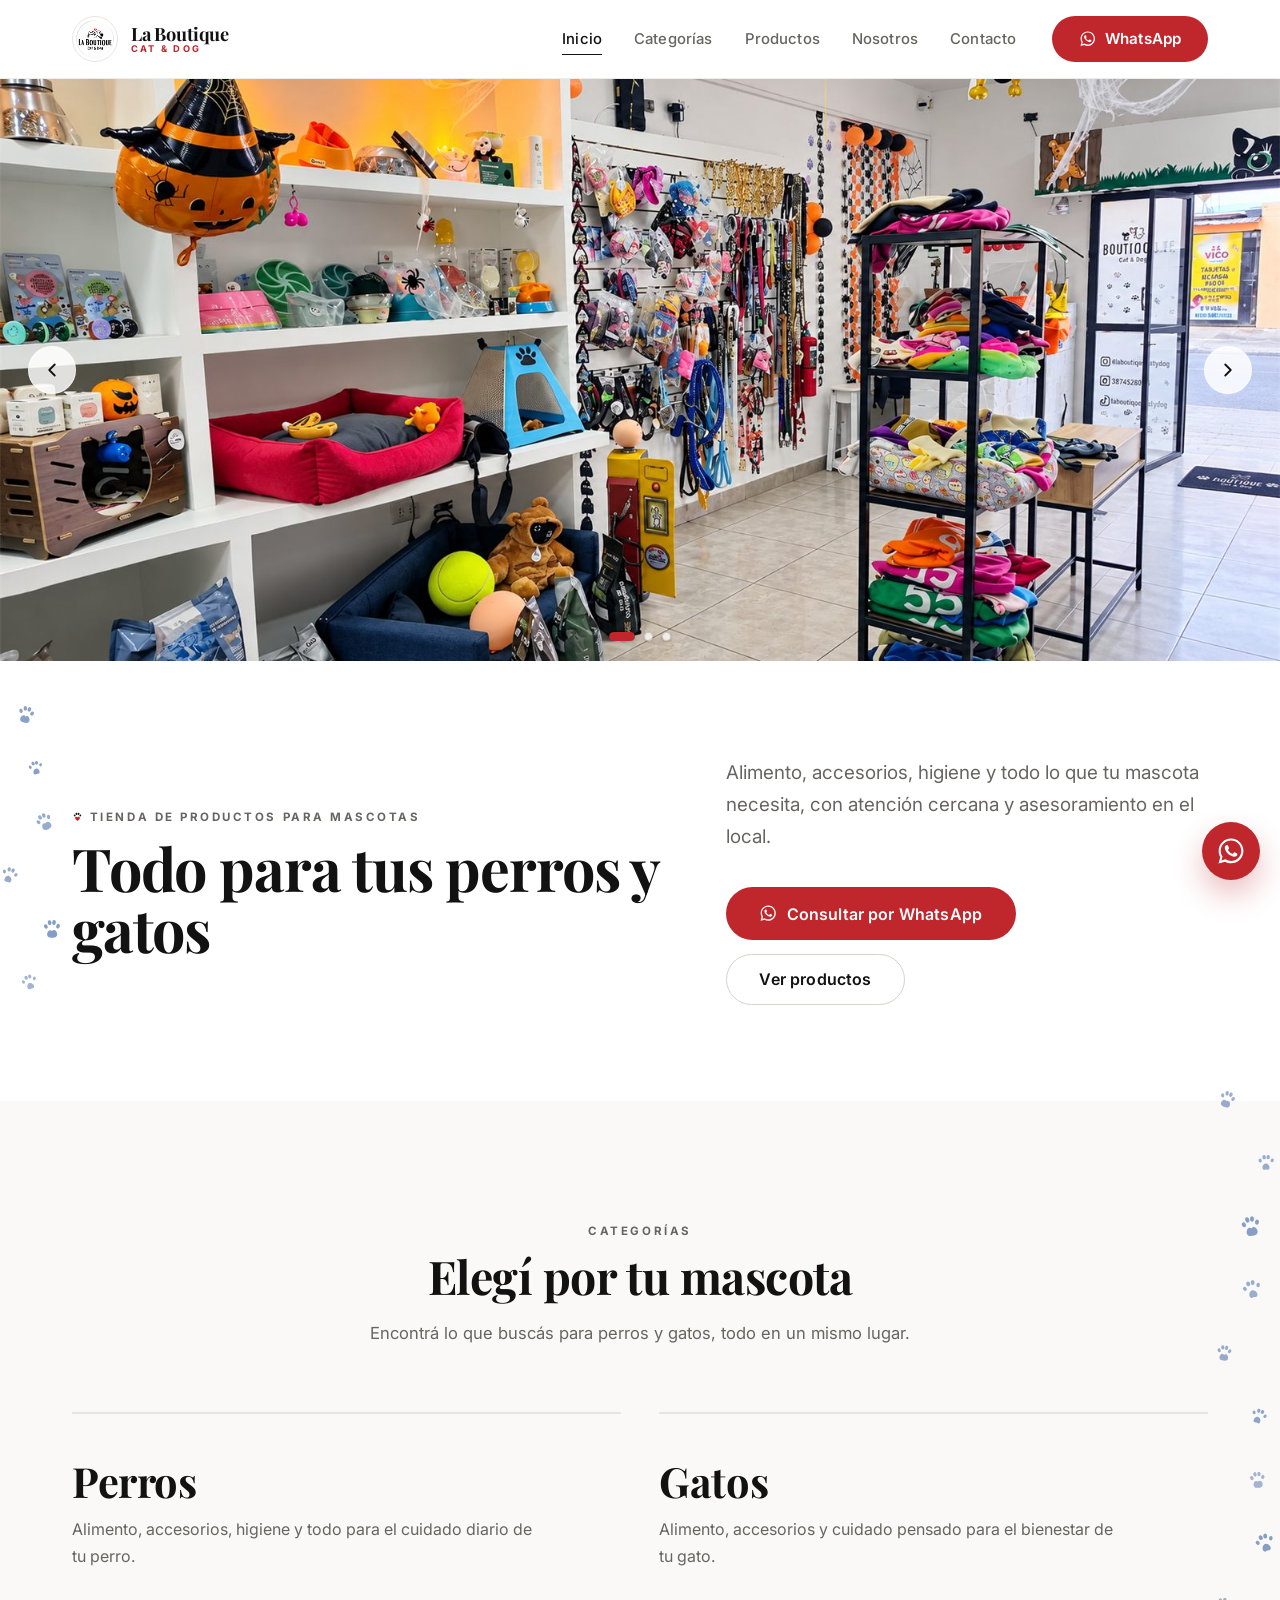
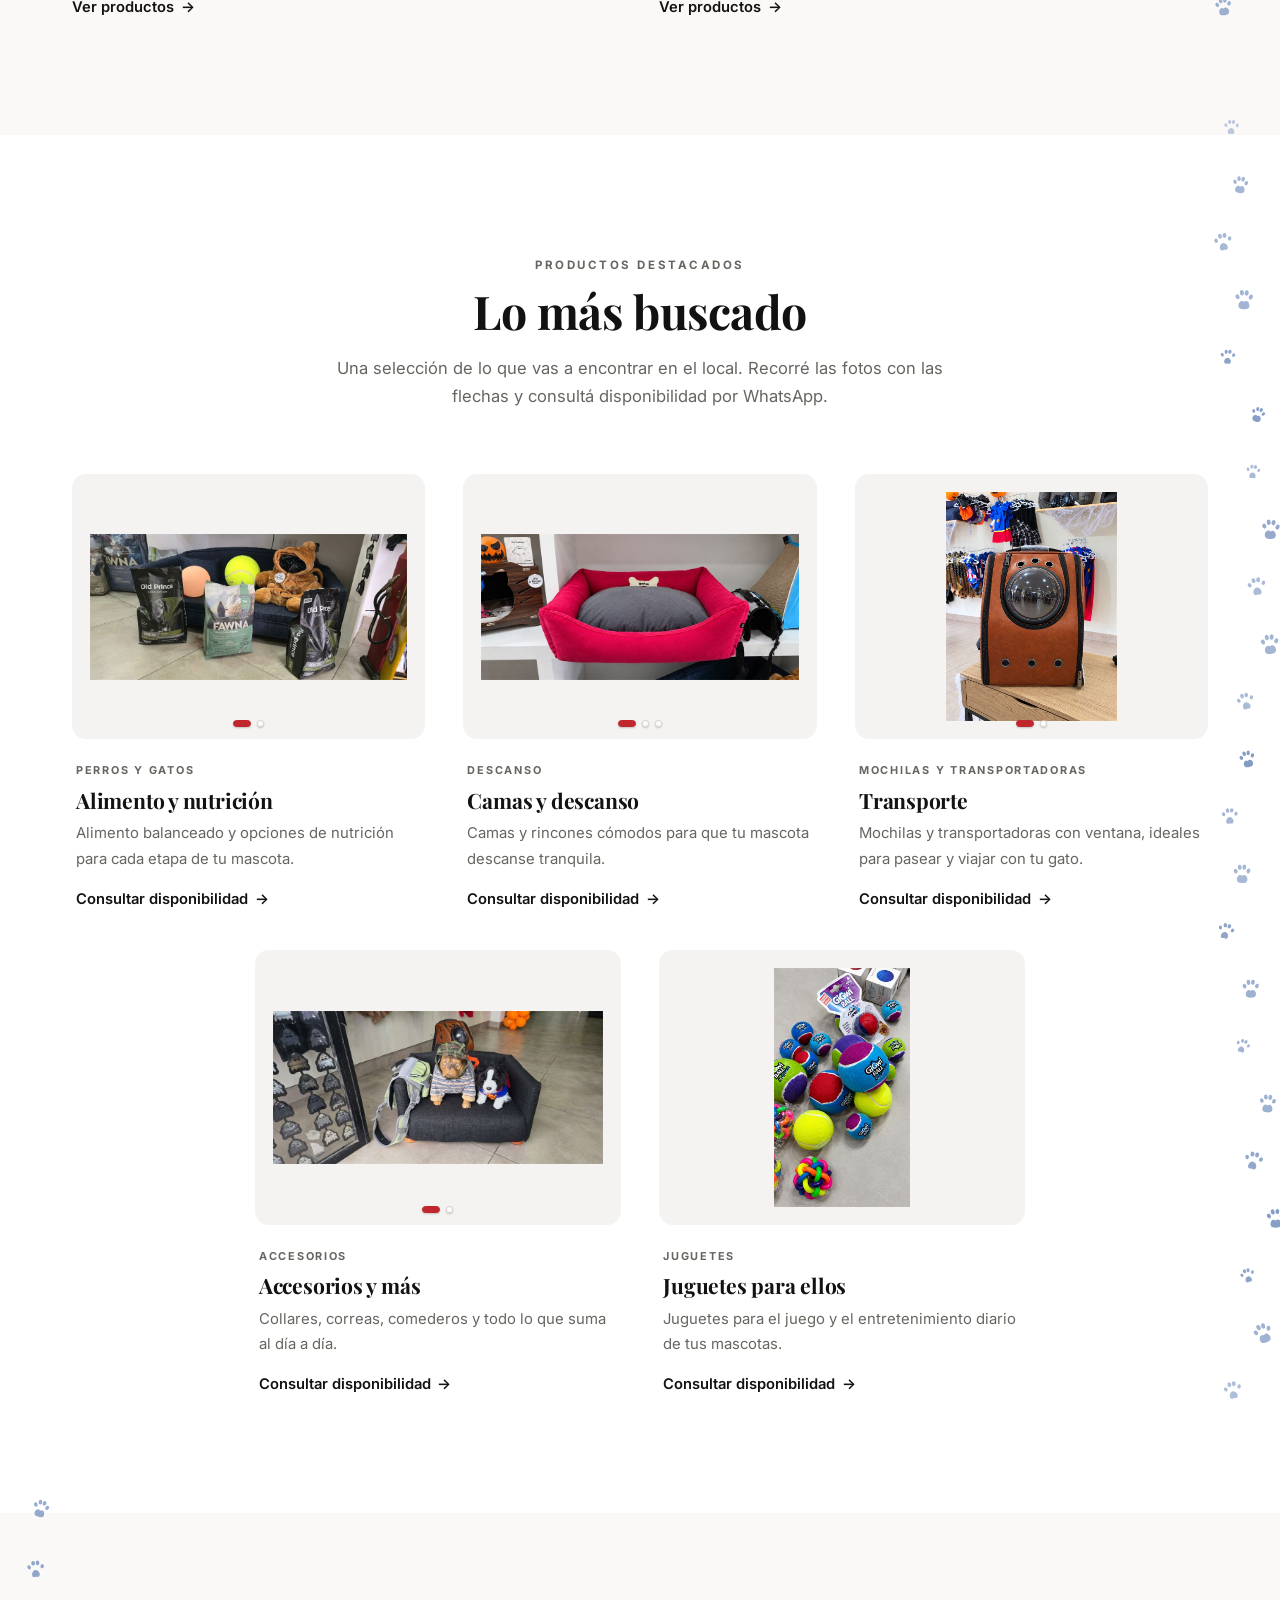
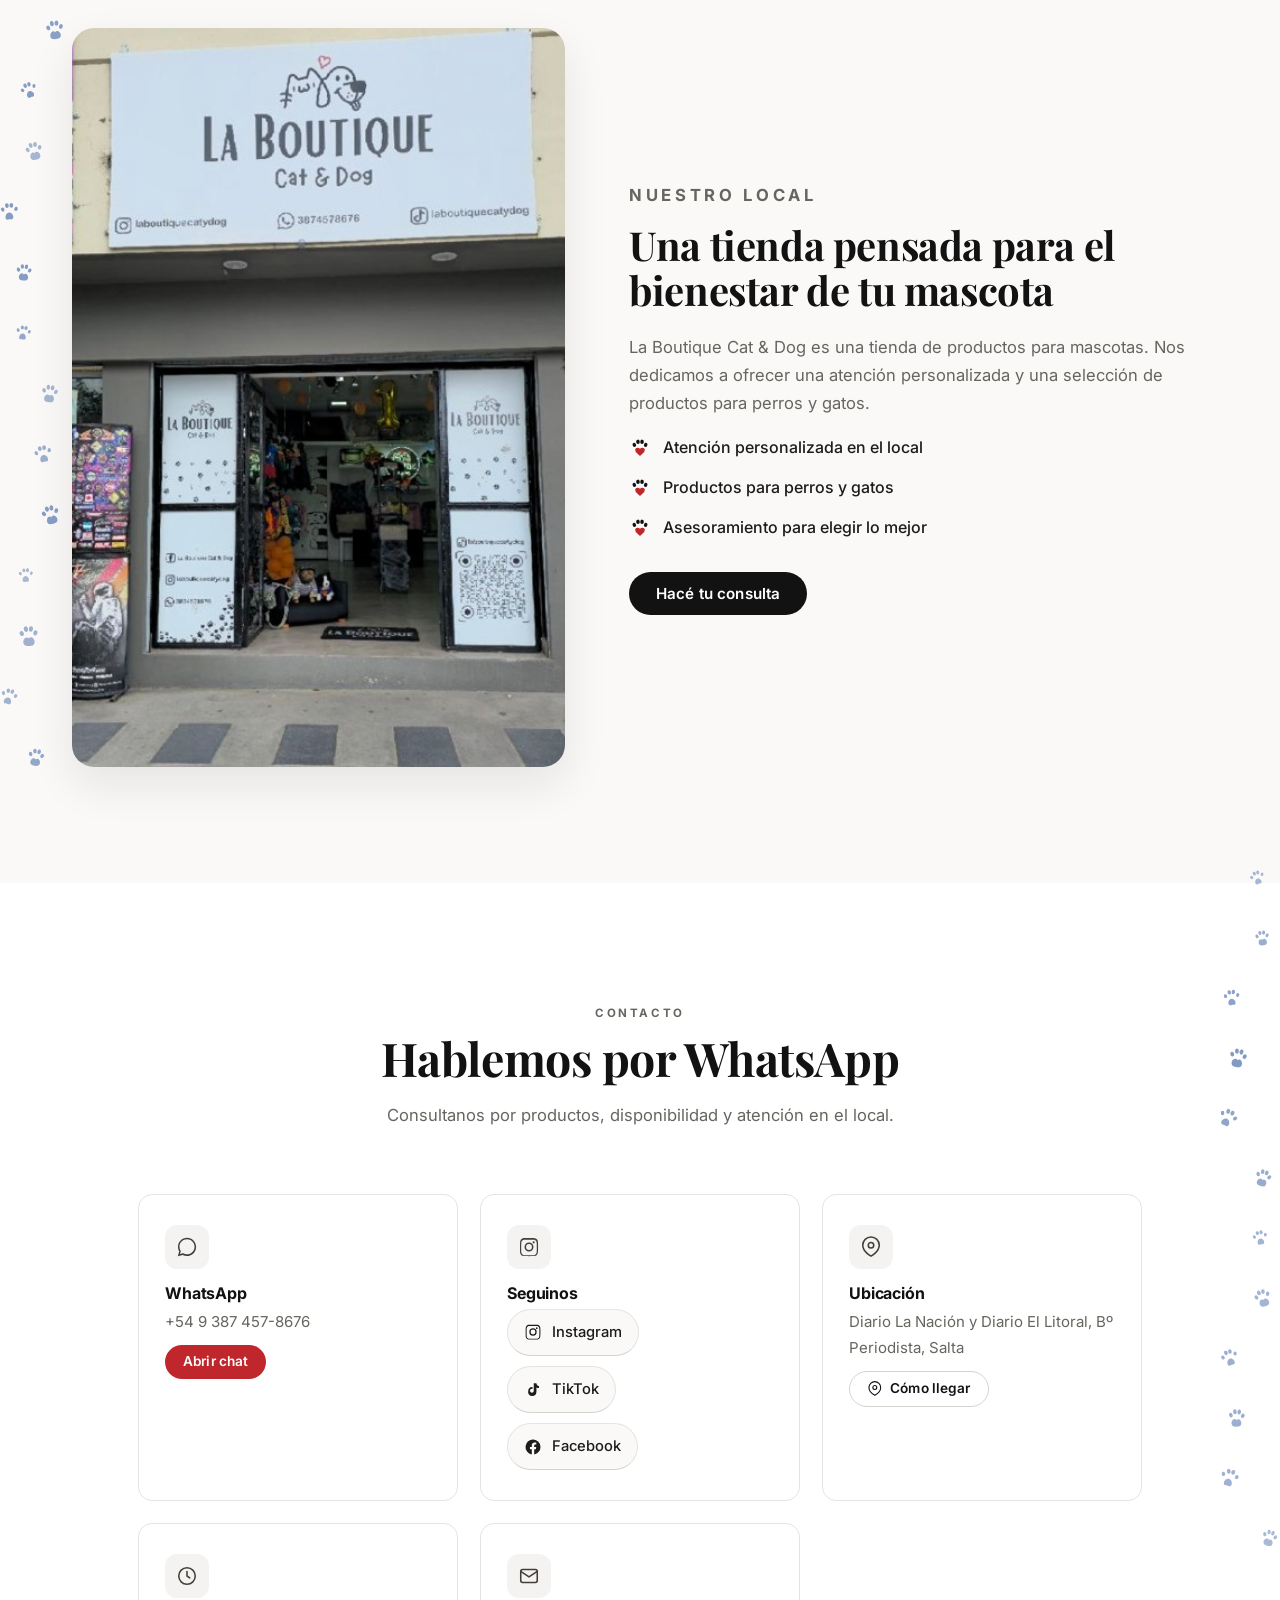
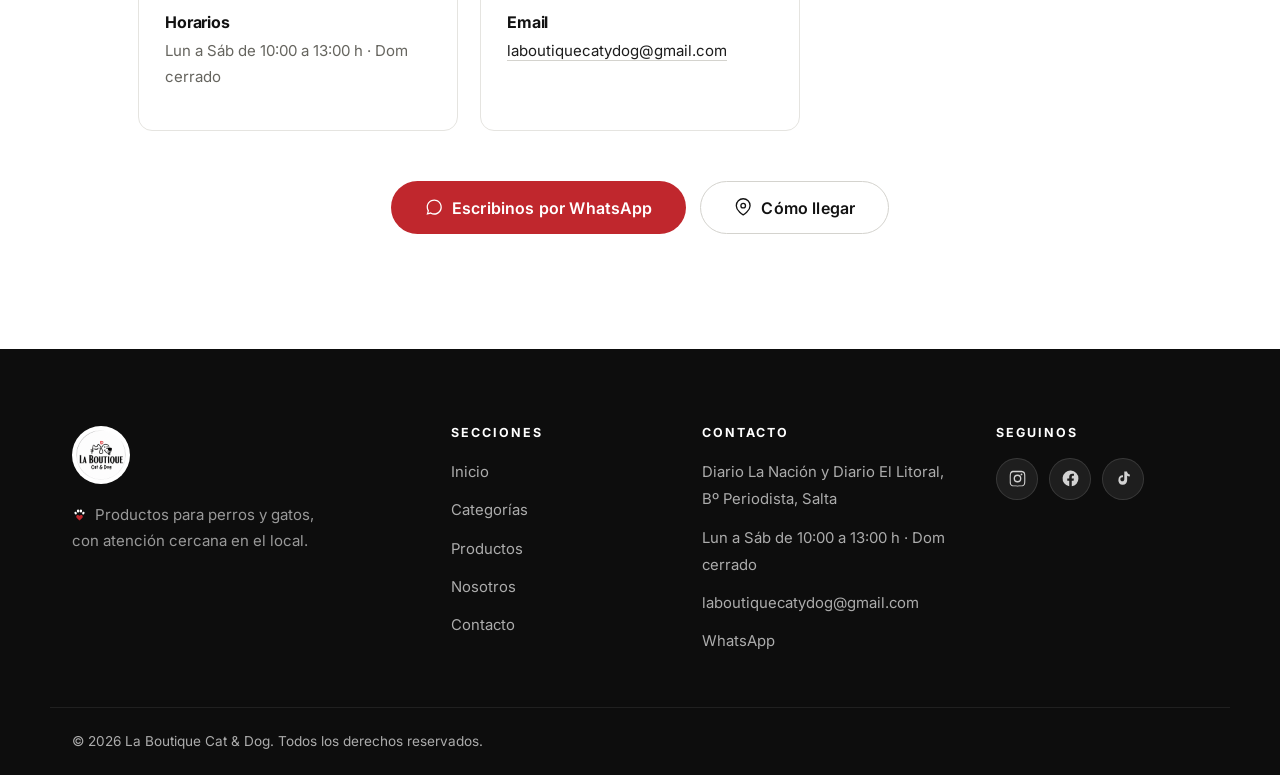
==== index.html @ fdfa8b78 "Landing page inicial de La Boutique Cat & Dog Sitio estatico (HTML + CSS + JS vanilla) de una sola p" ====
<!DOCTYPE html>
<html lang="es">
<head>
  <meta charset="UTF-8" />
  <meta name="viewport" content="width=device-width, initial-scale=1.0, viewport-fit=cover" />
  <script>document.documentElement.classList.add('js');</script>

  <title>La Boutique Cat &amp; Dog | Tienda de productos para mascotas</title>
  <meta name="description" content="La Boutique Cat & Dog: tienda de productos para perros y gatos. Alimento, accesorios, camas y transportadoras. Consultanos por WhatsApp y visitanos en el local." />
  <meta name="keywords" content="tienda de mascotas, productos para perros, productos para gatos, accesorios para mascotas, pet shop" />
  <meta name="author" content="La Boutique Cat &amp; Dog" />
  <meta name="robots" content="index, follow" />
  <meta name="theme-color" content="#111111" />
  <!-- Al publicar (GitHub Pages u otro dominio), descomentar y poner la URL real:
  <link rel="canonical" href="https://USUARIO.github.io/REPOSITORIO/" /> -->

  <!-- Open Graph / redes sociales -->
  <meta property="og:type" content="website" />
  <meta property="og:site_name" content="La Boutique Cat &amp; Dog" />
  <meta property="og:title" content="La Boutique Cat &amp; Dog | Tienda de productos para mascotas" />
  <meta property="og:description" content="Todo para perros y gatos: alimento, accesorios, camas y transportadoras. Consultanos por WhatsApp y visitanos en el local." />
  <meta property="og:image" content="assets/img/slide-1.jpg" />
  <!-- <meta property="og:url" content="https://USUARIO.github.io/REPOSITORIO/" /> -->
  <meta name="twitter:card" content="summary_large_image" />
  <meta name="twitter:title" content="La Boutique Cat &amp; Dog" />
  <meta name="twitter:description" content="Tienda de productos para perros y gatos." />
  <meta name="twitter:image" content="assets/img/slide-1.jpg" />

  <link rel="icon" type="image/svg+xml" href="assets/img/favicon.svg" />
  <link rel="apple-touch-icon" href="assets/img/apple-touch-icon.png" />
  <meta name="apple-mobile-web-app-title" content="La Boutique" />
  <link rel="preload" as="image" href="assets/img/slide-1.jpg" imagesrcset="assets/img/slide-1-900.jpg 900w, assets/img/slide-1.jpg 1600w" imagesizes="100vw" fetchpriority="high" />

  <!-- Tipografías -->
  <link rel="preconnect" href="https://fonts.googleapis.com" />
  <link rel="preconnect" href="https://fonts.gstatic.com" crossorigin />
  <link href="https://fonts.googleapis.com/css2?family=Playfair+Display:wght@600;700&family=Inter:wght@400;500;600;700&display=swap" rel="stylesheet" />

  <link rel="stylesheet" href="css/styles.css" />

  <!-- Datos estructurados (SEO local) -->
  <script type="application/ld+json">
  {
    "@context": "https://schema.org",
    "@type": "PetStore",
    "name": "La Boutique Cat & Dog",
    "description": "Tienda de productos para perros y gatos: alimento, accesorios, camas y transportadoras.",
    "image": "assets/img/slide-1.jpg",
    "telephone": "+5493874578676",
    "email": "laboutiquecatydog@gmail.com",
    "address": {
      "@type": "PostalAddress",
      "streetAddress": "Diario La Nación y Diario El Litoral, Bº Periodista",
      "addressLocality": "Salta",
      "addressRegion": "Salta",
      "postalCode": "A4400",
      "addressCountry": "AR"
    },
    "geo": {
      "@type": "GeoCoordinates",
      "latitude": -24.8445087,
      "longitude": -65.4390905
    },
    "hasMap": "https://www.google.com/maps/search/?api=1&query=-24.8445087,-65.4390905",
    "openingHoursSpecification": [
      {
        "@type": "OpeningHoursSpecification",
        "dayOfWeek": ["Monday", "Tuesday", "Wednesday", "Thursday", "Friday", "Saturday"],
        "opens": "10:00",
        "closes": "13:00"
      }
    ],
    "sameAs": [
      "https://www.instagram.com/laboutiquecatydog/",
      "https://www.tiktok.com/@laboutiquecatydog",
      "https://www.facebook.com/685608634637906"
    ]
  }
  </script>
</head>
<body>
  <a class="skip-link" href="#inicio">Saltar al contenido principal</a>

  <!-- ===================== HEADER ===================== -->
  <header class="site-header" id="site-header">
    <div class="container header-inner">
      <a class="brand" href="#inicio" aria-label="La Boutique Cat &amp; Dog — Inicio">
        <span class="brand-mark">
          <img class="brand-logo" src="assets/img/logo.png" alt="Logotipo de La Boutique Cat &amp; Dog" width="300" height="300" />
        </span>
        <span class="brand-name">La Boutique<em>Cat &amp; Dog</em></span>
      </a>

      <nav class="main-nav" id="main-nav" aria-label="Navegación principal">
        <ul class="nav-list">
          <li><a class="nav-link" href="#inicio">Inicio</a></li>
          <li><a class="nav-link" href="#categorias">Categorías</a></li>
          <li><a class="nav-link" href="#productos">Productos</a></li>
          <li><a class="nav-link" href="#nosotros">Nosotros</a></li>
          <li><a class="nav-link" href="#contacto">Contacto</a></li>
        </ul>
        <div class="nav-actions">
          <a class="btn btn-whatsapp nav-cta" data-wa-link data-wa-msg="Hola, quisiera consultar por sus productos para mascotas">
            <svg class="icon" viewBox="0 0 24 24" aria-hidden="true" focusable="false"><path fill="currentColor" d="M12.04 2c-5.46 0-9.9 4.44-9.9 9.9 0 1.75.46 3.45 1.32 4.95L2 22l5.3-1.39c1.45.79 3.08 1.21 4.74 1.21 5.46 0 9.9-4.44 9.9-9.9S17.5 2 12.04 2zm0 18.02c-1.48 0-2.93-.4-4.2-1.15l-.3-.18-3.14.82.84-3.06-.2-.32a8.2 8.2 0 0 1-1.26-4.36c0-4.54 3.7-8.23 8.24-8.23 4.54 0 8.23 3.69 8.23 8.23s-3.69 8.25-8.21 8.25zm4.52-6.16c-.25-.12-1.47-.72-1.69-.81-.23-.08-.39-.12-.56.13-.16.25-.64.8-.78.97-.14.16-.29.18-.54.06-.25-.12-1.05-.39-1.99-1.23-.74-.66-1.23-1.47-1.38-1.72-.14-.25-.02-.38.11-.51.11-.11.25-.29.37-.43.13-.14.17-.25.25-.41.08-.17.04-.31-.02-.43-.06-.12-.56-1.34-.76-1.84-.2-.48-.4-.42-.56-.43-.14 0-.31-.02-.47-.02s-.43.06-.66.31c-.22.25-.86.85-.86 2.07s.89 2.4 1.01 2.56c.12.17 1.75 2.67 4.23 3.74.59.26 1.05.41 1.41.52.59.19 1.13.16 1.56.1.48-.07 1.47-.6 1.68-1.18.21-.58.21-1.07.14-1.18-.06-.11-.22-.17-.47-.29z"/></svg>
            WhatsApp
          </a>
        </div>
      </nav>

      <button class="nav-toggle" id="nav-toggle" aria-expanded="false" aria-controls="main-nav" aria-label="Abrir menú de navegación">
        <span></span><span></span><span></span>
      </button>
    </div>
  </header>

  <div class="nav-overlay" id="nav-overlay" hidden></div>

  <main>
    <!-- ===================== INICIO / CARRUSEL ===================== -->
    <section class="hero" id="inicio">
      <div class="carousel" data-carousel aria-roledescription="carrusel" aria-label="Fotografías de La Boutique Cat &amp; Dog">
        <div class="carousel-viewport">
          <figure class="carousel-slide is-active" data-slide>
            <img src="assets/img/slide-1.jpg" srcset="assets/img/slide-1-900.jpg 900w, assets/img/slide-1.jpg 1600w" sizes="100vw" alt="Interior de La Boutique Cat &amp; Dog con productos para mascotas" width="1600" height="738" fetchpriority="high" decoding="async" />
          </figure>
          <figure class="carousel-slide" data-slide aria-hidden="true">
            <img src="assets/img/slide-2.jpg" srcset="assets/img/slide-2-900.jpg 900w, assets/img/slide-2.jpg 1600w" sizes="100vw" alt="Productos y accesorios para perros y gatos en La Boutique" width="1600" height="737" loading="lazy" decoding="async" />
          </figure>
          <figure class="carousel-slide" data-slide aria-hidden="true">
            <img src="assets/img/slide-3.jpg" srcset="assets/img/slide-3-900.jpg 900w, assets/img/slide-3.jpg 1527w" sizes="100vw" alt="Vitrina de La Boutique Cat &amp; Dog" width="1527" height="704" loading="lazy" decoding="async" />
          </figure>
        </div>
        <button class="carousel-btn carousel-prev" type="button" data-carousel-prev aria-label="Imagen anterior">
          <svg viewBox="0 0 24 24" aria-hidden="true"><path fill="none" stroke="currentColor" stroke-width="2" stroke-linecap="round" stroke-linejoin="round" d="M15 18l-6-6 6-6"/></svg>
        </button>
        <button class="carousel-btn carousel-next" type="button" data-carousel-next aria-label="Imagen siguiente">
          <svg viewBox="0 0 24 24" aria-hidden="true"><path fill="none" stroke="currentColor" stroke-width="2" stroke-linecap="round" stroke-linejoin="round" d="M9 6l6 6-6 6"/></svg>
        </button>
        <div class="carousel-dots" data-carousel-dots role="group" aria-label="Seleccionar imagen"></div>
      </div>
    </section>

    <!-- ===================== BIENVENIDA ===================== -->
    <section class="intro" aria-label="Bienvenida">
      <div class="container intro-grid">
        <div class="intro-heading" data-reveal>
          <p class="eyebrow">Tienda de productos para mascotas</p>
          <h1 class="intro-title">Todo para tus <span class="accent">perros</span> y <span class="accent">gatos</span></h1>
        </div>
        <div class="intro-body" data-reveal>
          <p class="intro-lead">
            Alimento, accesorios, higiene y todo lo que tu mascota necesita, con atención cercana
            y asesoramiento en el local.
          </p>
          <div class="intro-actions">
            <a class="btn btn-whatsapp btn-lg" data-wa-link data-wa-msg="Hola, quisiera consultar por sus productos para mascotas">
              <svg class="icon" viewBox="0 0 24 24" aria-hidden="true" focusable="false"><path fill="currentColor" d="M12.04 2c-5.46 0-9.9 4.44-9.9 9.9 0 1.75.46 3.45 1.32 4.95L2 22l5.3-1.39c1.45.79 3.08 1.21 4.74 1.21 5.46 0 9.9-4.44 9.9-9.9S17.5 2 12.04 2zm0 18.02c-1.48 0-2.93-.4-4.2-1.15l-.3-.18-3.14.82.84-3.06-.2-.32a8.2 8.2 0 0 1-1.26-4.36c0-4.54 3.7-8.23 8.24-8.23 4.54 0 8.23 3.69 8.23 8.23s-3.69 8.25-8.21 8.25zm4.52-6.16c-.25-.12-1.47-.72-1.69-.81-.23-.08-.39-.12-.56.13-.16.25-.64.8-.78.97-.14.16-.29.18-.54.06-.25-.12-1.05-.39-1.99-1.23-.74-.66-1.23-1.47-1.38-1.72-.14-.25-.02-.38.11-.51.11-.11.25-.29.37-.43.13-.14.17-.25.25-.41.08-.17.04-.31-.02-.43-.06-.12-.56-1.34-.76-1.84-.2-.48-.4-.42-.56-.43-.14 0-.31-.02-.47-.02s-.43.06-.66.31c-.22.25-.86.85-.86 2.07s.89 2.4 1.01 2.56c.12.17 1.75 2.67 4.23 3.74.59.26 1.05.41 1.41.52.59.19 1.13.16 1.56.1.48-.07 1.47-.6 1.68-1.18.21-.58.21-1.07.14-1.18-.06-.11-.22-.17-.47-.29z"/></svg>
              Consultar por WhatsApp
            </a>
            <a class="btn btn-outline btn-lg" href="#productos">Ver productos</a>
          </div>
        </div>
      </div>
    </section>

    <!-- ===================== CATEGORÍAS ===================== -->
    <section class="section section-alt" id="categorias">
      <div class="container">
        <header class="section-head" data-reveal>
          <p class="eyebrow">Categorías</p>
          <h2>Elegí por tu mascota</h2>
          <p class="section-intro">Encontrá lo que buscás para perros y gatos, todo en un mismo lugar.</p>
        </header>

        <div class="category-grid">
          <a class="category-card" href="#productos" data-reveal>
            <h3>Perros</h3>
            <p>Alimento, accesorios, higiene y todo para el cuidado diario de tu perro.</p>
            <span class="link-arrow">Ver productos <span aria-hidden="true">&rarr;</span></span>
          </a>
          <a class="category-card" href="#productos" data-reveal>
            <h3>Gatos</h3>
            <p>Alimento, accesorios y cuidado pensado para el bienestar de tu gato.</p>
            <span class="link-arrow">Ver productos <span aria-hidden="true">&rarr;</span></span>
          </a>
        </div>
      </div>
    </section>

    <!-- ===================== PRODUCTOS ===================== -->
    <section class="section" id="productos">
      <div class="container">
        <header class="section-head" data-reveal>
          <p class="eyebrow">Productos destacados</p>
          <h2>Lo más buscado</h2>
          <p class="section-intro">Una selección de lo que vas a encontrar en el local. Recorré las fotos con las flechas y consultá disponibilidad por WhatsApp.</p>
        </header>

        <div class="product-grid">
          <article class="product-card" data-reveal>
            <div class="product-carousel" data-carousel aria-roledescription="carrusel" aria-label="Fotos de Alimento y nutrición">
              <div class="pc-viewport">
                <img class="pc-slide is-active" data-slide src="assets/img/alimento-1.jpg" alt="Alimento y nutrición para perros y gatos" loading="lazy" decoding="async" />
                <img class="pc-slide" data-slide src="assets/img/alimento-2.jpg" alt="Bolsas de alimento balanceado para perros Fawna" loading="lazy" decoding="async" aria-hidden="true" />
              </div>
              <button class="pc-btn pc-prev" type="button" data-carousel-prev aria-label="Foto anterior">
                <svg viewBox="0 0 24 24" aria-hidden="true"><path fill="none" stroke="currentColor" stroke-width="2" stroke-linecap="round" stroke-linejoin="round" d="M15 18l-6-6 6-6"/></svg>
              </button>
              <button class="pc-btn pc-next" type="button" data-carousel-next aria-label="Foto siguiente">
                <svg viewBox="0 0 24 24" aria-hidden="true"><path fill="none" stroke="currentColor" stroke-width="2" stroke-linecap="round" stroke-linejoin="round" d="M9 6l6 6-6 6"/></svg>
              </button>
              <div class="pc-dots" data-carousel-dots role="group" aria-label="Seleccionar foto"></div>
            </div>
            <div class="product-body">
              <span class="product-tag">Perros y gatos</span>
              <h3>Alimento y nutrición</h3>
              <p>Alimento balanceado y opciones de nutrición para cada etapa de tu mascota.</p>
              <a class="link-arrow" data-wa-link data-wa-msg="Hola, quisiera consultar por alimento y nutrición para mascotas">Consultar disponibilidad <span aria-hidden="true">&rarr;</span></a>
            </div>
          </article>

          <article class="product-card" data-reveal>
            <div class="product-carousel" data-carousel aria-roledescription="carrusel" aria-label="Fotos de Camas y descanso">
              <div class="pc-viewport">
                <img class="pc-slide is-active" data-slide src="assets/img/camas-1.jpg" alt="Cama fucsia para mascotas" loading="lazy" decoding="async" />
                <img class="pc-slide" data-slide src="assets/img/camas-2.jpg" alt="Cama para mascotas" loading="lazy" decoding="async" aria-hidden="true" />
                <img class="pc-slide" data-slide src="assets/img/camas-3.jpg" alt="Cama y rincón de descanso para mascotas" loading="lazy" decoding="async" aria-hidden="true" />
              </div>
              <button class="pc-btn pc-prev" type="button" data-carousel-prev aria-label="Foto anterior">
                <svg viewBox="0 0 24 24" aria-hidden="true"><path fill="none" stroke="currentColor" stroke-width="2" stroke-linecap="round" stroke-linejoin="round" d="M15 18l-6-6 6-6"/></svg>
              </button>
              <button class="pc-btn pc-next" type="button" data-carousel-next aria-label="Foto siguiente">
                <svg viewBox="0 0 24 24" aria-hidden="true"><path fill="none" stroke="currentColor" stroke-width="2" stroke-linecap="round" stroke-linejoin="round" d="M9 6l6 6-6 6"/></svg>
              </button>
              <div class="pc-dots" data-carousel-dots role="group" aria-label="Seleccionar foto"></div>
            </div>
            <div class="product-body">
              <span class="product-tag">Descanso</span>
              <h3>Camas y descanso</h3>
              <p>Camas y rincones cómodos para que tu mascota descanse tranquila.</p>
              <a class="link-arrow" data-wa-link data-wa-msg="Hola, quisiera consultar por camas y descanso para mascotas">Consultar disponibilidad <span aria-hidden="true">&rarr;</span></a>
            </div>
          </article>

          <article class="product-card" data-reveal>
            <div class="product-carousel" data-carousel aria-roledescription="carrusel" aria-label="Fotos de Transporte">
              <div class="pc-viewport">
                <img class="pc-slide is-active" data-slide src="assets/img/transporte-1.jpg" alt="Mochila transportadora para gatos con ventana burbuja" loading="lazy" decoding="async" />
                <img class="pc-slide" data-slide src="assets/img/transporte-2.jpg" alt="Mochila transportadora con ventana burbuja, vista lateral" loading="lazy" decoding="async" aria-hidden="true" />
              </div>
              <button class="pc-btn pc-prev" type="button" data-carousel-prev aria-label="Foto anterior">
                <svg viewBox="0 0 24 24" aria-hidden="true"><path fill="none" stroke="currentColor" stroke-width="2" stroke-linecap="round" stroke-linejoin="round" d="M15 18l-6-6 6-6"/></svg>
              </button>
              <button class="pc-btn pc-next" type="button" data-carousel-next aria-label="Foto siguiente">
                <svg viewBox="0 0 24 24" aria-hidden="true"><path fill="none" stroke="currentColor" stroke-width="2" stroke-linecap="round" stroke-linejoin="round" d="M9 6l6 6-6 6"/></svg>
              </button>
              <div class="pc-dots" data-carousel-dots role="group" aria-label="Seleccionar foto"></div>
            </div>
            <div class="product-body">
              <span class="product-tag">Mochilas y transportadoras</span>
              <h3>Transporte</h3>
              <p>Mochilas y transportadoras con ventana, ideales para pasear y viajar con tu gato.</p>
              <a class="link-arrow" data-wa-link data-wa-msg="Hola, quisiera consultar por mochilas transportadoras para mascotas">Consultar disponibilidad <span aria-hidden="true">&rarr;</span></a>
            </div>
          </article>

          <article class="product-card" data-reveal>
            <div class="product-carousel" data-carousel aria-roledescription="carrusel" aria-label="Fotos de Accesorios y más">
              <div class="pc-viewport">
                <img class="pc-slide is-active" data-slide src="assets/img/accesorios-1.jpg" alt="Accesorios y productos para mascotas" loading="lazy" decoding="async" />
                <img class="pc-slide" data-slide src="assets/img/accesorios-2.jpg" alt="Accesorios para mascotas" loading="lazy" decoding="async" aria-hidden="true" />
              </div>
              <button class="pc-btn pc-prev" type="button" data-carousel-prev aria-label="Foto anterior">
                <svg viewBox="0 0 24 24" aria-hidden="true"><path fill="none" stroke="currentColor" stroke-width="2" stroke-linecap="round" stroke-linejoin="round" d="M15 18l-6-6 6-6"/></svg>
              </button>
              <button class="pc-btn pc-next" type="button" data-carousel-next aria-label="Foto siguiente">
                <svg viewBox="0 0 24 24" aria-hidden="true"><path fill="none" stroke="currentColor" stroke-width="2" stroke-linecap="round" stroke-linejoin="round" d="M9 6l6 6-6 6"/></svg>
              </button>
              <div class="pc-dots" data-carousel-dots role="group" aria-label="Seleccionar foto"></div>
            </div>
            <div class="product-body">
              <span class="product-tag">Accesorios</span>
              <h3>Accesorios y más</h3>
              <p>Collares, correas, comederos y todo lo que suma al día a día.</p>
              <a class="link-arrow" data-wa-link data-wa-msg="Hola, quisiera consultar por accesorios para mascotas">Consultar disponibilidad <span aria-hidden="true">&rarr;</span></a>
            </div>
          </article>

          <article class="product-card" data-reveal>
            <div class="product-carousel" data-carousel aria-roledescription="carrusel" aria-label="Foto de Juguetes para ellos">
              <div class="pc-viewport">
                <img class="pc-slide is-active" data-slide src="assets/img/juguetes-1.jpg" alt="Juguetes GiGwi para perros" loading="lazy" decoding="async" />
              </div>
              <button class="pc-btn pc-prev" type="button" data-carousel-prev aria-label="Foto anterior" hidden>
                <svg viewBox="0 0 24 24" aria-hidden="true"><path fill="none" stroke="currentColor" stroke-width="2" stroke-linecap="round" stroke-linejoin="round" d="M15 18l-6-6 6-6"/></svg>
              </button>
              <button class="pc-btn pc-next" type="button" data-carousel-next aria-label="Foto siguiente" hidden>
                <svg viewBox="0 0 24 24" aria-hidden="true"><path fill="none" stroke="currentColor" stroke-width="2" stroke-linecap="round" stroke-linejoin="round" d="M9 6l6 6-6 6"/></svg>
              </button>
              <div class="pc-dots" data-carousel-dots role="group" aria-label="Seleccionar foto"></div>
            </div>
            <div class="product-body">
              <span class="product-tag">Juguetes</span>
              <h3>Juguetes para ellos</h3>
              <p>Juguetes para el juego y el entretenimiento diario de tus mascotas.</p>
              <a class="link-arrow" data-wa-link data-wa-msg="Hola, quisiera consultar por juguetes para mascotas">Consultar disponibilidad <span aria-hidden="true">&rarr;</span></a>
            </div>
          </article>
        </div>
      </div>
    </section>

    <!-- ===================== NOSOTROS / NUESTRO LOCAL ===================== -->
    <section class="section section-alt" id="nosotros">
      <div class="container about-grid">
        <div class="about-media" data-reveal>
          <img src="assets/img/local.jpg" alt="Fachada de La Boutique Cat &amp; Dog" loading="lazy" width="449" height="660" decoding="async" />
        </div>
        <div class="about-content" data-reveal>
          <p class="eyebrow">Nuestro local</p>
          <h2>Una tienda pensada para el bienestar de tu mascota</h2>
          <p>
            La Boutique Cat &amp; Dog es una tienda de productos para mascotas. Nos dedicamos a
            ofrecer una atención personalizada y una selección de productos para perros y gatos.
          </p>
          <ul class="about-list">
            <li>Atención personalizada en el local</li>
            <li>Productos para perros y gatos</li>
            <li>Asesoramiento para elegir lo mejor</li>
          </ul>
          <a class="btn btn-dark" data-wa-link data-wa-msg="Hola, quisiera consultar por sus productos para mascotas">
            Hacé tu consulta
          </a>
        </div>
      </div>
    </section>

    <!-- ===================== CONTACTO ===================== -->
    <!-- Las tarjetas sin datos confirmados se ocultan solas (ver js/config.js) -->
    <section class="section" id="contacto">
      <div class="container">
        <header class="section-head" data-reveal>
          <p class="eyebrow">Contacto</p>
          <h2>Hablemos por WhatsApp</h2>
          <p class="section-intro">Consultanos por productos, disponibilidad y atención en el local.</p>
        </header>

        <div class="info-grid">
          <div class="info-card" data-reveal>
            <span class="info-icon" aria-hidden="true">
              <svg viewBox="0 0 24 24" aria-hidden="true"><path fill="currentColor" d="M12.04 2c-5.46 0-9.9 4.44-9.9 9.9 0 1.75.46 3.45 1.32 4.95L2 22l5.3-1.39c1.45.79 3.08 1.21 4.74 1.21 5.46 0 9.9-4.44 9.9-9.9S17.5 2 12.04 2zm0 18.02c-1.48 0-2.93-.4-4.2-1.15l-.3-.18-3.14.82.84-3.06-.2-.32a8.2 8.2 0 0 1-1.26-4.36c0-4.54 3.7-8.23 8.24-8.23 4.54 0 8.23 3.69 8.23 8.23s-3.69 8.25-8.21 8.25z"/></svg>
            </span>
            <h3>WhatsApp</h3>
            <p data-config="whatsappDisplay">+54 9 387 457-8676</p>
            <a class="btn btn-whatsapp btn-sm" data-wa-link data-wa-msg="Hola, quisiera consultar por sus productos para mascotas">Abrir chat</a>
          </div>

          <div class="info-card" data-reveal>
            <span class="info-icon" aria-hidden="true">
              <svg viewBox="0 0 24 24" aria-hidden="true"><path fill="currentColor" d="M12 2.2c3.2 0 3.6 0 4.9.1 1.2.1 1.8.2 2.2.4.6.2 1 .5 1.4.9.4.4.7.8.9 1.4.2.4.4 1 .4 2.2.1 1.3.1 1.7.1 4.9s0 3.6-.1 4.9c-.1 1.2-.2 1.8-.4 2.2-.2.6-.5 1-.9 1.4-.4.4-.8.7-1.4.9-.4.2-1 .4-2.2.4-1.3.1-1.7.1-4.9.1s-3.6 0-4.9-.1c-1.2-.1-1.8-.2-2.2-.4-.6-.2-1-.5-1.4-.9-.4-.4-.7-.8-.9-1.4-.2-.4-.4-1-.4-2.2C2.2 15.6 2.2 15.2 2.2 12s0-3.6.1-4.9c.1-1.2.2-1.8.4-2.2.2-.6.5-1 .9-1.4.4-.4.8-.7 1.4-.9.4-.2 1-.4 2.2-.4C8.4 2.2 8.8 2.2 12 2.2zm0 1.8c-3.1 0-3.5 0-4.7.1-.9 0-1.4.2-1.7.3-.4.2-.7.4-1 .7-.3.3-.5.6-.7 1-.1.3-.3.8-.3 1.7-.1 1.2-.1 1.6-.1 4.7s0 3.5.1 4.7c0 .9.2 1.4.3 1.7.2.4.4.7.7 1 .3.3.6.5 1 .7.3.1.8.3 1.7.3 1.2.1 1.6.1 4.7.1s3.5 0 4.7-.1c.9 0 1.4-.2 1.7-.3.4-.2.7-.4 1-.7.3-.3.5-.6.7-1 .1-.3.3-.8.3-1.7.1-1.2.1-1.6.1-4.7s0-3.5-.1-4.7c0-.9-.2-1.4-.3-1.7-.2-.4-.4-.7-.7-1-.3-.3-.6-.5-1-.7-.3-.1-.8-.3-1.7-.3-1.2-.1-1.6-.1-4.7-.1zm0 3.1a4.9 4.9 0 1 1 0 9.8 4.9 4.9 0 0 1 0-9.8zm0 8.1a3.2 3.2 0 1 0 0-6.4 3.2 3.2 0 0 0 0 6.4zm6.2-8.3a1.1 1.1 0 1 1-2.3 0 1.1 1.1 0 0 1 2.3 0z"/></svg>
            </span>
            <h3>Seguinos</h3>
            <ul class="social-buttons">
              <li data-if="instagram">
                <a data-config="instagram" href="#" target="_blank" rel="noopener">
                  <svg viewBox="0 0 24 24" aria-hidden="true"><path fill="currentColor" d="M12 2.2c3.2 0 3.6 0 4.9.1 1.2.1 1.8.2 2.2.4.6.2 1 .5 1.4.9.4.4.7.8.9 1.4.2.4.4 1 .4 2.2.1 1.3.1 1.7.1 4.9s0 3.6-.1 4.9c-.1 1.2-.2 1.8-.4 2.2-.2.6-.5 1-.9 1.4-.4.4-.8.7-1.4.9-.4.2-1 .4-2.2.4-1.3.1-1.7.1-4.9.1s-3.6 0-4.9-.1c-1.2-.1-1.8-.2-2.2-.4-.6-.2-1-.5-1.4-.9-.4-.4-.7-.8-.9-1.4-.2-.4-.4-1-.4-2.2C2.2 15.6 2.2 15.2 2.2 12s0-3.6.1-4.9c.1-1.2.2-1.8.4-2.2.2-.6.5-1 .9-1.4.4-.4.8-.7 1.4-.9.4-.2 1-.4 2.2-.4C8.4 2.2 8.8 2.2 12 2.2zm0 1.8c-3.1 0-3.5 0-4.7.1-.9 0-1.4.2-1.7.3-.4.2-.7.4-1 .7-.3.3-.5.6-.7 1-.1.3-.3.8-.3 1.7-.1 1.2-.1 1.6-.1 4.7s0 3.5.1 4.7c0 .9.2 1.4.3 1.7.2.4.4.7.7 1 .3.3.6.5 1 .7.3.1.8.3 1.7.3 1.2.1 1.6.1 4.7.1s3.5 0 4.7-.1c.9 0 1.4-.2 1.7-.3.4-.2.7-.4 1-.7.3-.3.5-.6.7-1 .1-.3.3-.8.3-1.7.1-1.2.1-1.6.1-4.7s0-3.5-.1-4.7c0-.9-.2-1.4-.3-1.7-.2-.4-.4-.7-.7-1-.3-.3-.6-.5-1-.7-.3-.1-.8-.3-1.7-.3-1.2-.1-1.6-.1-4.7-.1zm0 3.1a4.9 4.9 0 1 1 0 9.8 4.9 4.9 0 0 1 0-9.8zm0 8.1a3.2 3.2 0 1 0 0-6.4 3.2 3.2 0 0 0 0 6.4zm6.2-8.3a1.1 1.1 0 1 1-2.3 0 1.1 1.1 0 0 1 2.3 0z"/></svg>
                  <span>Instagram</span>
                </a>
              </li>
              <li data-if="tiktok">
                <a data-config="tiktok" href="#" target="_blank" rel="noopener">
                  <svg viewBox="0 0 24 24" aria-hidden="true"><path fill="currentColor" d="M16.5 3c.3 2.1 1.5 3.6 3.5 3.9v2.4c-1.2.1-2.3-.2-3.4-.8v5.7c0 3.4-2.3 5.8-5.4 5.8A5.4 5.4 0 0 1 5.7 13c0-3 2.4-5.5 5.7-5.1v2.6c-.3-.1-.6-.2-.9-.2-1.4 0-2.5 1.2-2.5 2.6s1.1 2.6 2.5 2.6c1.5 0 2.5-1.1 2.5-2.6V3h3.5z"/></svg>
                  <span>TikTok</span>
                </a>
              </li>
              <li data-if="facebook" hidden>
                <a data-config="facebook" href="#" target="_blank" rel="noopener">
                  <svg viewBox="0 0 24 24" aria-hidden="true"><path fill="currentColor" d="M22 12a10 10 0 1 0-11.6 9.9v-7H7.9V12h2.5V9.8c0-2.5 1.5-3.9 3.8-3.9 1.1 0 2.2.2 2.2.2v2.5h-1.2c-1.2 0-1.6.8-1.6 1.6V12h2.7l-.4 2.9h-2.3v7A10 10 0 0 0 22 12z"/></svg>
                  <span>Facebook</span>
                </a>
              </li>
            </ul>
          </div>

          <div class="info-card" data-reveal data-if-any="address,mapsQuery" hidden>
            <span class="info-icon" aria-hidden="true">
              <svg viewBox="0 0 24 24" fill="none" stroke="currentColor" stroke-width="1.7" stroke-linecap="round" stroke-linejoin="round"><path d="M21 10c0 7-9 12-9 12s-9-5-9-12a9 9 0 0 1 18 0z"/><circle cx="12" cy="10" r="3"/></svg>
            </span>
            <h3>Ubicación</h3>
            <p data-config="address" data-if="address" hidden>Dirección</p>
            <a class="btn btn-outline btn-sm" data-maps-link href="#" target="_blank" rel="noopener" hidden>
              <svg class="icon" viewBox="0 0 24 24" fill="none" stroke="currentColor" stroke-width="1.7" stroke-linecap="round" stroke-linejoin="round" aria-hidden="true"><path d="M21 10c0 7-9 12-9 12s-9-5-9-12a9 9 0 0 1 18 0z"/><circle cx="12" cy="10" r="3"/></svg>
              Cómo llegar
            </a>
          </div>

          <div class="info-card" data-reveal data-if="hours" hidden>
            <span class="info-icon" aria-hidden="true">
              <svg viewBox="0 0 24 24" fill="none" stroke="currentColor" stroke-width="1.7" stroke-linecap="round" stroke-linejoin="round"><circle cx="12" cy="12" r="9"/><path d="M12 7v5l3 2"/></svg>
            </span>
            <h3>Horarios</h3>
            <p data-config="hours">Horarios</p>
          </div>

          <div class="info-card" data-reveal data-if="phone" hidden>
            <span class="info-icon" aria-hidden="true">
              <svg viewBox="0 0 24 24" fill="none" stroke="currentColor" stroke-width="1.7" stroke-linecap="round" stroke-linejoin="round"><path d="M22 16.9v3a2 2 0 0 1-2.2 2 19.8 19.8 0 0 1-8.6-3 19.5 19.5 0 0 1-6-6 19.8 19.8 0 0 1-3-8.6A2 2 0 0 1 4.1 2h3a2 2 0 0 1 2 1.7c.1 1 .4 1.9.7 2.8a2 2 0 0 1-.5 2.1L8.1 9.9a16 16 0 0 0 6 6l1.3-1.3a2 2 0 0 1 2.1-.4c.9.3 1.8.6 2.8.7a2 2 0 0 1 1.7 2z"/></svg>
            </span>
            <h3>Teléfono</h3>
            <p><span data-config="phone">Teléfono</span></p>
          </div>

          <div class="info-card" data-reveal data-if="email" hidden>
            <span class="info-icon" aria-hidden="true">
              <svg viewBox="0 0 24 24" fill="none" stroke="currentColor" stroke-width="1.7" stroke-linecap="round" stroke-linejoin="round"><rect x="3" y="5" width="18" height="14" rx="2"/><path d="M3 7l9 6 9-6"/></svg>
            </span>
            <h3>Email</h3>
            <p><a data-config="email" href="#">Email</a></p>
          </div>
        </div>

        <div class="contact-cta" data-reveal>
          <a class="btn btn-whatsapp btn-lg" data-wa-link data-wa-msg="Hola, quisiera consultar por sus productos para mascotas">
            <svg class="icon" viewBox="0 0 24 24" aria-hidden="true" focusable="false"><path fill="currentColor" d="M12.04 2c-5.46 0-9.9 4.44-9.9 9.9 0 1.75.46 3.45 1.32 4.95L2 22l5.3-1.39c1.45.79 3.08 1.21 4.74 1.21 5.46 0 9.9-4.44 9.9-9.9S17.5 2 12.04 2zm0 18.02c-1.48 0-2.93-.4-4.2-1.15l-.3-.18-3.14.82.84-3.06-.2-.32a8.2 8.2 0 0 1-1.26-4.36c0-4.54 3.7-8.23 8.24-8.23 4.54 0 8.23 3.69 8.23 8.23s-3.69 8.25-8.21 8.25z"/></svg>
            Escribinos por WhatsApp
          </a>
          <a class="btn btn-outline btn-lg" data-maps-link href="#" target="_blank" rel="noopener" hidden>
            <svg class="icon" viewBox="0 0 24 24" fill="none" stroke="currentColor" stroke-width="1.7" stroke-linecap="round" stroke-linejoin="round" aria-hidden="true"><path d="M21 10c0 7-9 12-9 12s-9-5-9-12a9 9 0 0 1 18 0z"/><circle cx="12" cy="10" r="3"/></svg>
            Cómo llegar
          </a>
        </div>
      </div>
    </section>
  </main>

  <!-- ===================== FOOTER ===================== -->
  <footer class="site-footer">
    <div class="container footer-grid">
      <div class="footer-brand">
        <span class="footer-mark">
          <img class="footer-logo" src="assets/img/logo.png" alt="Logotipo de La Boutique Cat &amp; Dog" width="300" height="300" />
        </span>
        <p>Productos para perros y gatos, con atención cercana en el local.</p>
      </div>

      <nav class="footer-col" aria-label="Secciones">
        <h3>Secciones</h3>
        <ul>
          <li><a href="#inicio">Inicio</a></li>
          <li><a href="#categorias">Categorías</a></li>
          <li><a href="#productos">Productos</a></li>
          <li><a href="#nosotros">Nosotros</a></li>
          <li><a href="#contacto">Contacto</a></li>
        </ul>
      </nav>

      <div class="footer-col">
        <h3>Contacto</h3>
        <ul>
          <li data-if="address" hidden><span data-config="address">Dirección</span></li>
          <li data-if="hours" hidden><span data-config="hours">Horarios</span></li>
          <li data-if="phone" hidden><span data-config="phone">Teléfono</span></li>
          <li data-if="email" hidden><a data-config="email" href="#">Email</a></li>
          <li><a data-wa-link data-wa-msg="Hola, quisiera consultar por sus productos para mascotas">WhatsApp</a></li>
        </ul>
      </div>

      <div class="footer-col">
        <h3>Seguinos</h3>
        <ul class="social-list">
          <li data-if="instagram">
            <a data-config="instagram" href="#" target="_blank" rel="noopener" aria-label="Instagram">
              <svg viewBox="0 0 24 24" aria-hidden="true"><path fill="currentColor" d="M12 2.2c3.2 0 3.6 0 4.9.1 1.2.1 1.8.2 2.2.4.6.2 1 .5 1.4.9.4.4.7.8.9 1.4.2.4.4 1 .4 2.2.1 1.3.1 1.7.1 4.9s0 3.6-.1 4.9c-.1 1.2-.2 1.8-.4 2.2-.2.6-.5 1-.9 1.4-.4.4-.8.7-1.4.9-.4.2-1 .4-2.2.4-1.3.1-1.7.1-4.9.1s-3.6 0-4.9-.1c-1.2-.1-1.8-.2-2.2-.4-.6-.2-1-.5-1.4-.9-.4-.4-.7-.8-.9-1.4-.2-.4-.4-1-.4-2.2C2.2 15.6 2.2 15.2 2.2 12s0-3.6.1-4.9c.1-1.2.2-1.8.4-2.2.2-.6.5-1 .9-1.4.4-.4.8-.7 1.4-.9.4-.2 1-.4 2.2-.4C8.4 2.2 8.8 2.2 12 2.2zm0 1.8c-3.1 0-3.5 0-4.7.1-.9 0-1.4.2-1.7.3-.4.2-.7.4-1 .7-.3.3-.5.6-.7 1-.1.3-.3.8-.3 1.7-.1 1.2-.1 1.6-.1 4.7s0 3.5.1 4.7c0 .9.2 1.4.3 1.7.2.4.4.7.7 1 .3.3.6.5 1 .7.3.1.8.3 1.7.3 1.2.1 1.6.1 4.7.1s3.5 0 4.7-.1c.9 0 1.4-.2 1.7-.3.4-.2.7-.4 1-.7.3-.3.5-.6.7-1 .1-.3.3-.8.3-1.7.1-1.2.1-1.6.1-4.7s0-3.5-.1-4.7c0-.9-.2-1.4-.3-1.7-.2-.4-.4-.7-.7-1-.3-.3-.6-.5-1-.7-.3-.1-.8-.3-1.7-.3-1.2-.1-1.6-.1-4.7-.1zm0 3.1a4.9 4.9 0 1 1 0 9.8 4.9 4.9 0 0 1 0-9.8zm0 8.1a3.2 3.2 0 1 0 0-6.4 3.2 3.2 0 0 0 0 6.4zm6.2-8.3a1.1 1.1 0 1 1-2.3 0 1.1 1.1 0 0 1 2.3 0z"/></svg>
            </a>
          </li>
          <li data-if="facebook" hidden>
            <a data-config="facebook" href="#" target="_blank" rel="noopener" aria-label="Facebook">
              <svg viewBox="0 0 24 24" aria-hidden="true"><path fill="currentColor" d="M22 12a10 10 0 1 0-11.6 9.9v-7H7.9V12h2.5V9.8c0-2.5 1.5-3.9 3.8-3.9 1.1 0 2.2.2 2.2.2v2.5h-1.2c-1.2 0-1.6.8-1.6 1.6V12h2.7l-.4 2.9h-2.3v7A10 10 0 0 0 22 12z"/></svg>
            </a>
          </li>
          <li data-if="tiktok">
            <a data-config="tiktok" href="#" target="_blank" rel="noopener" aria-label="TikTok">
              <svg viewBox="0 0 24 24" aria-hidden="true"><path fill="currentColor" d="M16.5 3c.3 2.1 1.5 3.6 3.5 3.9v2.4c-1.2.1-2.3-.2-3.4-.8v5.7c0 3.4-2.3 5.8-5.4 5.8A5.4 5.4 0 0 1 5.7 13c0-3 2.4-5.5 5.7-5.1v2.6c-.3-.1-.6-.2-.9-.2-1.4 0-2.5 1.2-2.5 2.6s1.1 2.6 2.5 2.6c1.5 0 2.5-1.1 2.5-2.6V3h3.5z"/></svg>
            </a>
          </li>
        </ul>
      </div>
    </div>

    <div class="container footer-bottom">
      <p>&copy; <span data-year>2026</span> La Boutique Cat &amp; Dog. Todos los derechos reservados.</p>
    </div>
  </footer>

  <!-- Botón flotante de WhatsApp (móvil) -->
  <a class="whatsapp-fab" data-wa-link data-wa-msg="Hola, quisiera consultar por sus productos para mascotas" aria-label="Consultar por WhatsApp">
    <svg viewBox="0 0 24 24" aria-hidden="true"><path fill="currentColor" d="M12.04 2c-5.46 0-9.9 4.44-9.9 9.9 0 1.75.46 3.45 1.32 4.95L2 22l5.3-1.39c1.45.79 3.08 1.21 4.74 1.21 5.46 0 9.9-4.44 9.9-9.9S17.5 2 12.04 2zm0 18.02c-1.48 0-2.93-.4-4.2-1.15l-.3-.18-3.14.82.84-3.06-.2-.32a8.2 8.2 0 0 1-1.26-4.36c0-4.54 3.7-8.23 8.24-8.23 4.54 0 8.23 3.69 8.23 8.23s-3.69 8.25-8.21 8.25zm4.52-6.16c-.25-.12-1.47-.72-1.69-.81-.23-.08-.39-.12-.56.13-.16.25-.64.8-.78.97-.14.16-.29.18-.54.06-.25-.12-1.05-.39-1.99-1.23-.74-.66-1.23-1.47-1.38-1.72-.14-.25-.02-.38.11-.51.11-.11.25-.29.37-.43.13-.14.17-.25.25-.41.08-.17.04-.31-.02-.43-.06-.12-.56-1.34-.76-1.84-.2-.48-.4-.42-.56-.43-.14 0-.31-.02-.47-.02s-.43.06-.66.31c-.22.25-.86.85-.86 2.07s.89 2.4 1.01 2.56c.12.17 1.75 2.67 4.23 3.74.59.26 1.05.41 1.41.52.59.19 1.13.16 1.56.1.48-.07 1.47-.6 1.68-1.18.21-.58.21-1.07.14-1.18-.06-.11-.22-.17-.47-.29z"/></svg>
  </a>

  <script src="js/config.js"></script>
  <script src="js/main.js"></script>
  <script defer src="js/paw-trail.js"></script>
</body>
</html>
---- css/styles.css ----
﻿/* ==========================================================================
   La Boutique Cat & Dog â€” Hoja de estilos principal
   Estilo editorial: blanco, negro y gris cÃ¡lido, con rojo discreto.
   TipografÃ­a: Playfair Display (tÃ­tulos) + Inter (texto).
   ========================================================================== */

/* ----------------------------- Variables -------------------------------- */
:root {
  --black: #121212;
  --ink: #1c1c1c;
  --white: #ffffff;

  --gray-50: #faf9f8;
  --gray-100: #f4f3f1;
  --gray-150: #ededea;
  --gray-200: #e5e4e0;
  --gray-300: #d4d3ce;
  --gray-400: #adaca7;
  --gray-500: #86857f;
  --gray-600: #66655f;
  --gray-700: #433f3b;

  --accent: #c0272d;
  --accent-dark: #9c1d22;
  --accent-soft: #fbeceb;

  --font-heading: "Playfair Display", Georgia, "Times New Roman", serif;
  --font-body: "Inter", -apple-system, BlinkMacSystemFont, "Segoe UI", Roboto, Helvetica, Arial, sans-serif;

  --radius-sm: 8px;
  --radius: 14px;
  --radius-lg: 22px;

  --line: var(--gray-200);

  --shadow-sm: 0 2px 12px rgba(18, 18, 18, 0.05);
  --shadow: 0 18px 45px rgba(18, 18, 18, 0.09);

  --container: 1180px;
  --header-h: 78px;

  /* Sello de marca: huella limpia y proporcionada (cuatro dedos) con la
     almohadilla central en forma de corazon rojo de marca. Trazado propio
     para verse nitido a tamano pequeno, elegante y no infantil. No reemplaza
     ni altera el logo ni el favicon originales. */
  --seal: url("data:image/svg+xml,%3Csvg xmlns='http://www.w3.org/2000/svg' viewBox='0 0 64 64'%3E%3Cg fill='%23121212'%3E%3Cellipse cx='15.5' cy='26' rx='4.9' ry='6.1' transform='rotate(-26 15.5 26)'/%3E%3Cellipse cx='26' cy='17' rx='5.3' ry='6.5' transform='rotate(-8 26 17)'/%3E%3Cellipse cx='38' cy='17' rx='5.3' ry='6.5' transform='rotate(8 38 17)'/%3E%3Cellipse cx='48.5' cy='26' rx='4.9' ry='6.1' transform='rotate(26 48.5 26)'/%3E%3C/g%3E%3Cpath d='M32 37 C27.5 32 18 33 18 41 C18 48 26 52.5 32 58 C38 52.5 46 48 46 41 C46 33 36.5 32 32 37 Z' fill='%23c0272d'/%3E%3C/svg%3E");
  --seal-on-dark: url("data:image/svg+xml,%3Csvg xmlns='http://www.w3.org/2000/svg' viewBox='0 0 64 64'%3E%3Cg fill='%23ffffff'%3E%3Cellipse cx='15.5' cy='26' rx='4.9' ry='6.1' transform='rotate(-26 15.5 26)'/%3E%3Cellipse cx='26' cy='17' rx='5.3' ry='6.5' transform='rotate(-8 26 17)'/%3E%3Cellipse cx='38' cy='17' rx='5.3' ry='6.5' transform='rotate(8 38 17)'/%3E%3Cellipse cx='48.5' cy='26' rx='4.9' ry='6.1' transform='rotate(26 48.5 26)'/%3E%3C/g%3E%3Cpath d='M32 37 C27.5 32 18 33 18 41 C18 48 26 52.5 32 58 C38 52.5 46 48 46 41 C46 33 36.5 32 32 37 Z' fill='%23c0272d'/%3E%3C/svg%3E");


  --ease: cubic-bezier(0.22, 0.61, 0.36, 1);
}

/* ------------------------------- Reset ---------------------------------- */
*,
*::before,
*::after { box-sizing: border-box; }

html {
  scroll-behavior: smooth;
  -webkit-text-size-adjust: 100%;
}

body {
  margin: 0;
  font-family: var(--font-body);
  font-size: 16px;
  line-height: 1.7;
  color: var(--ink);
  background: var(--white);
  -webkit-font-smoothing: antialiased;
  text-rendering: optimizeLegibility;
  -webkit-tap-highlight-color: transparent;
  overflow-x: hidden;
}

img { max-width: 100%; display: block; }

[hidden] { display: none !important; }

a { color: inherit; text-decoration: none; }

ul { list-style: none; margin: 0; padding: 0; }

h1, h2, h3, h4 {
  font-family: var(--font-heading);
  font-weight: 700;
  line-height: 1.12;
  letter-spacing: -0.01em;
  color: var(--black);
  margin: 0 0 0.5em;
}

p { margin: 0 0 1em; }

button { font-family: inherit; }

:focus-visible {
  outline: 3px solid var(--accent);
  outline-offset: 3px;
  border-radius: 4px;
}

/* ------------------------------ Layout ---------------------------------- */
.container {
  width: 100%;
  max-width: var(--container);
  margin: 0 auto;
  padding-left: max(22px, env(safe-area-inset-left));
  padding-right: max(22px, env(safe-area-inset-right));
}

.section { padding: clamp(70px, 9vw, 122px) 0; }

.section-alt { background: var(--gray-50); }

.section[id] { scroll-margin-top: calc(var(--header-h) + 8px); }

.section-head { max-width: 660px; margin: 0 auto clamp(40px, 5vw, 64px); text-align: center; }
.section-head h2 { font-size: clamp(2rem, 4.2vw, 2.9rem); margin-bottom: 0.35em; }
.section-intro { color: var(--gray-600); font-size: 1.04rem; margin: 0; }

.eyebrow {
  display: inline-block;
  font-family: var(--font-body);
  font-size: 0.72rem;
  font-weight: 700;
  letter-spacing: 0.22em;
  text-transform: uppercase;
  color: var(--gray-600);
  margin: 0 0 0.85em;
}

/* Sello de marca junto al label de la bienvenida (un solo punto, discreto). */
.intro .eyebrow::before {
  content: "";
  display: inline-block;
  width: 1em;
  height: 1em;
  margin-right: 0.55em;
  vertical-align: -0.16em;
  background: var(--seal) center / contain no-repeat;
}

.accent { color: var(--black); }

/* ------------------------------ Buttons --------------------------------- */
.btn {
  display: inline-flex;
  align-items: center;
  justify-content: center;
  gap: 0.55em;
  padding: 0.85em 1.7em;
  border: 1.5px solid transparent;
  border-radius: 999px;
  font-family: var(--font-body);
  font-size: 0.95rem;
  font-weight: 600;
  line-height: 1;
  letter-spacing: 0.01em;
  cursor: pointer;
  transition: background-color 0.25s var(--ease), color 0.25s var(--ease),
    border-color 0.25s var(--ease), transform 0.25s var(--ease), box-shadow 0.25s var(--ease);
  white-space: nowrap;
}

.btn .icon { width: 1.15em; height: 1.15em; flex: 0 0 auto; }

.btn-lg { padding: 1.02em 2.05em; font-size: 1rem; }
.btn-sm { padding: 0.68em 1.25em; font-size: 0.85rem; }

.btn-whatsapp { background: var(--accent); color: var(--white); }
.btn-whatsapp:hover { background: var(--accent-dark); transform: translateY(-2px); box-shadow: 0 14px 26px rgba(192, 39, 45, 0.22); }

.btn-dark { background: var(--black); color: var(--white); }
.btn-dark:hover { background: #000; transform: translateY(-2px); box-shadow: var(--shadow); }

.btn-outline { background: transparent; color: var(--black); border-color: var(--gray-300); }
.btn-outline:hover { border-color: var(--black); background: var(--black); color: var(--white); }

/* --------------------------- Skip link ---------------------------------- */
.skip-link {
  position: absolute;
  left: 50%;
  top: -60px;
  transform: translateX(-50%);
  background: var(--black);
  color: var(--white);
  padding: 10px 18px;
  border-radius: 0 0 var(--radius-sm) var(--radius-sm);
  z-index: 1200;
  transition: top 0.2s var(--ease);
}
.skip-link:focus { top: 0; }

/* ------------------------------ Header ---------------------------------- */
.site-header {
  position: sticky;
  top: 0;
  z-index: 1000;
  background: rgba(255, 255, 255, 0.94);
  backdrop-filter: saturate(180%) blur(8px);
  border-bottom: 1px solid var(--gray-150);
  transition: box-shadow 0.3s var(--ease), border-color 0.3s var(--ease);
}
.site-header.is-scrolled { box-shadow: var(--shadow-sm); border-color: transparent; }

.header-inner {
  display: flex;
  align-items: center;
  justify-content: space-between;
  gap: 20px;
  height: var(--header-h);
}

.brand { display: inline-flex; align-items: center; gap: 13px; }

.brand-mark {
  flex: 0 0 auto;
  width: 46px;
  height: 46px;
  border-radius: 50%;
  overflow: hidden;
  background: var(--white);
  border: 1px solid var(--gray-200);
}
.brand-logo { width: 100%; height: 100%; object-fit: contain; padding: 3px; }

.brand-name {
  display: flex;
  flex-direction: column;
  line-height: 1.02;
  font-family: var(--font-heading);
  font-weight: 700;
  font-size: 1.14rem;
  letter-spacing: -0.01em;
  color: var(--black);
}
.brand-name em {
  font-style: normal;
  font-family: var(--font-body);
  font-size: 0.58rem;
  font-weight: 700;
  letter-spacing: 0.24em;
  text-transform: uppercase;
  color: var(--accent);
}

.main-nav { display: flex; align-items: center; gap: 36px; }

.nav-list { display: flex; align-items: center; gap: 32px; }
.nav-link {
  position: relative;
  font-size: 0.93rem;
  font-weight: 500;
  letter-spacing: 0.01em;
  color: var(--gray-600);
  padding: 4px 0;
  transition: color 0.2s var(--ease);
}
.nav-link::after {
  content: "";
  position: absolute;
  left: 0;
  bottom: -3px;
  height: 1.5px;
  width: 0;
  background: var(--black);
  transition: width 0.28s var(--ease);
}
.nav-link:hover,
.nav-link.is-active { color: var(--black); }
.nav-link:hover::after,
.nav-link.is-active::after { width: 100%; }

.nav-actions { display: flex; align-items: center; gap: 20px; }

.nav-toggle {
  display: none;
  flex-direction: column;
  justify-content: center;
  gap: 5px;
  width: 46px;
  height: 46px;
  background: transparent;
  border: 1px solid var(--gray-200);
  border-radius: 12px;
  cursor: pointer;
}
.nav-toggle span {
  display: block;
  height: 1.5px;
  width: 20px;
  margin: 0 auto;
  background: var(--black);
  transition: transform 0.3s var(--ease), opacity 0.3s var(--ease);
}
.nav-toggle[aria-expanded="true"] span:nth-child(1) { transform: translateY(6.5px) rotate(45deg); }
.nav-toggle[aria-expanded="true"] span:nth-child(2) { opacity: 0; }
.nav-toggle[aria-expanded="true"] span:nth-child(3) { transform: translateY(-6.5px) rotate(-45deg); }

.nav-overlay {
  position: fixed;
  inset: 0;
  background: rgba(18, 18, 18, 0.5);
  z-index: 900;
  opacity: 0;
  transition: opacity 0.3s var(--ease);
}
.nav-overlay.is-visible { opacity: 1; }

/* ------------------------------ Carousel -------------------------------- */
.hero { background: var(--gray-100); }

.carousel { position: relative; }

.carousel-viewport {
  position: relative;
  overflow: hidden;
  aspect-ratio: 2.2 / 1;
  background: var(--gray-150);
  touch-action: pan-y;
}

.carousel-slide {
  position: absolute;
  inset: 0;
  margin: 0;
  opacity: 0;
  transition: opacity 0.7s var(--ease);
}
.carousel-slide.is-active { opacity: 1; }
.carousel-slide img { width: 100%; height: 100%; object-fit: cover; }
.carousel-slide.is-error { background: var(--gray-200); }
.carousel-slide.is-error img { display: none; }

.carousel-btn {
  position: absolute;
  top: 50%;
  transform: translateY(-50%);
  z-index: 3;
  width: 48px;
  height: 48px;
  display: flex;
  align-items: center;
  justify-content: center;
  padding: 0;
  border-radius: 50%;
  border: 1px solid rgba(255, 255, 255, 0.6);
  background: rgba(255, 255, 255, 0.82);
  color: var(--black);
  cursor: pointer;
  transition: background 0.25s var(--ease), border-color 0.25s var(--ease), transform 0.25s var(--ease);
}
.carousel-btn svg { width: 22px; height: 22px; }
.carousel-btn:hover { background: var(--white); transform: translateY(-50%) scale(1.05); }
.carousel-prev { left: clamp(12px, 2.2vw, 30px); }
.carousel-next { right: clamp(12px, 2.2vw, 30px); }

.carousel-dots {
  position: absolute;
  left: 0;
  right: 0;
  bottom: 20px;
  z-index: 3;
  display: flex;
  gap: 9px;
  justify-content: center;
}
.carousel-dot {
  width: 9px;
  height: 9px;
  padding: 0;
  border-radius: 999px;
  border: 1px solid rgba(0, 0, 0, 0.16);
  background: rgba(255, 255, 255, 0.72);
  box-shadow: 0 1px 3px rgba(0, 0, 0, 0.22);
  cursor: pointer;
  transition: width 0.3s var(--ease), background 0.3s var(--ease);
}
.carousel-dot.is-active { width: 26px; background: var(--accent); border-color: var(--accent); }

/* ---------------------------- PresentaciÃ³n ------------------------------ */
.intro { padding: clamp(58px, 7.5vw, 108px) 0; }
.intro-grid {
  display: grid;
  grid-template-columns: 1.1fr 0.9fr;
  gap: clamp(28px, 5vw, 76px);
  align-items: center;
}
.intro-title {
  font-size: clamp(2.2rem, 5.2vw, 3.7rem);
  line-height: 1.04;
  letter-spacing: -0.02em;
  margin: 0;
}
.intro-lead {
  color: var(--gray-600);
  font-size: clamp(1.02rem, 1.6vw, 1.18rem);
  max-width: 46ch;
  margin: 0 0 1.8em;
}
.intro-actions { display: flex; flex-wrap: wrap; gap: 14px; }

/* ---------------------------- CategorÃ­as -------------------------------- */
.category-grid {
  display: grid;
  grid-template-columns: repeat(2, 1fr);
  gap: clamp(20px, 3vw, 40px);
}
.category-card {
  display: block;
  position: relative;
  padding: clamp(28px, 3.5vw, 44px) 0 0;
  border-top: 2px solid var(--gray-200);
  transition: border-color 0.3s var(--ease);
}
.category-card:hover { border-color: var(--black); }
.category-card h3 {
  font-size: clamp(1.9rem, 3.6vw, 2.6rem);
  margin-bottom: 0.28em;
}
.category-card p { color: var(--gray-600); margin-bottom: 1.4em; max-width: 46ch; }

.link-arrow {
  display: inline-flex;
  align-items: center;
  gap: 0.45em;
  font-size: 0.92rem;
  font-weight: 600;
  color: var(--black);
  transition: color 0.25s var(--ease);
}
.link-arrow span { transition: transform 0.25s var(--ease); }
.category-card:hover .link-arrow,
.product-body .link-arrow:hover { color: var(--black); }
.category-card:hover .link-arrow span,
.product-body .link-arrow:hover span { transform: translateX(4px); }

/* ----------------------------- Productos -------------------------------- */
.product-grid {
  display: flex;
  flex-wrap: wrap;
  justify-content: center;
  gap: clamp(24px, 3vw, 40px);
}
.product-card {
  display: flex;
  flex-direction: column;
  flex: 1 1 320px;
  max-width: 366px;
}

/* Carrusel de imÃ¡genes por cada categorÃ­a de productos */
.product-carousel {
  position: relative;
  background: var(--gray-100);
  border-radius: var(--radius);
  overflow: hidden;
  transition: box-shadow 0.3s var(--ease);
}
.product-card:hover .product-carousel { box-shadow: var(--shadow-sm); }
.pc-viewport {
  position: relative;
  width: 100%;
  aspect-ratio: 4 / 3;
  overflow: hidden;
  touch-action: pan-y;
}
.pc-slide {
  position: absolute;
  inset: 0;
  width: 100%;
  height: 100%;
  object-fit: contain;
  padding: 18px;
  opacity: 0;
  transition: opacity 0.5s var(--ease);
}
.pc-slide.is-active { opacity: 1; }
.pc-slide.is-error { display: none; }

.pc-btn {
  position: absolute;
  top: 50%;
  transform: translateY(-50%);
  z-index: 3;
  width: 36px;
  height: 36px;
  display: flex;
  align-items: center;
  justify-content: center;
  padding: 0;
  border: 1px solid var(--gray-200);
  border-radius: 50%;
  background: rgba(255, 255, 255, 0.92);
  color: var(--black);
  cursor: pointer;
  transition: opacity 0.25s var(--ease), background 0.25s var(--ease), border-color 0.25s var(--ease);
}
.pc-btn svg { width: 18px; height: 18px; }
.pc-prev { left: 10px; }
.pc-next { right: 10px; }
.pc-btn:hover { background: var(--white); border-color: var(--gray-300); }

/* En dispositivos con mouse las flechas aparecen al pasar el cursor;
   en pantallas tÃ¡ctiles quedan siempre visibles y mÃ¡s grandes (>= 44px). */
@media (hover: hover) {
  .pc-btn { opacity: 0; }
  .product-carousel:hover .pc-btn,
  .pc-btn:focus-visible { opacity: 1; }
}
@media (hover: none) {
  .pc-btn { opacity: 0.94; width: 44px; height: 44px; }
  .pc-btn svg { width: 20px; height: 20px; }
  .pc-prev { left: 8px; }
  .pc-next { right: 8px; }
  .carousel-dot { position: relative; }
  .carousel-dot::after { content: ""; position: absolute; inset: -12px; }
}

.pc-dots {
  position: absolute;
  left: 0;
  right: 0;
  bottom: 12px;
  z-index: 3;
  display: flex;
  gap: 6px;
  justify-content: center;
}
.pc-dots .carousel-dot {
  width: 7px;
  height: 7px;
  border: 1px solid rgba(0, 0, 0, 0.15);
  background: rgba(255, 255, 255, 0.7);
  box-shadow: 0 1px 2px rgba(0, 0, 0, 0.2);
}
.pc-dots .carousel-dot.is-active { width: 18px; background: var(--accent); border-color: var(--accent); }

.product-body { display: flex; flex-direction: column; gap: 9px; padding: 22px 4px 0; flex: 1; }
.product-tag {
  font-size: 0.68rem;
  font-weight: 700;
  letter-spacing: 0.16em;
  text-transform: uppercase;
  color: var(--gray-600);
}
.product-body h3 { font-size: 1.32rem; margin: 0; }
.product-body p { margin: 0 0 6px; color: var(--gray-600); font-size: 0.93rem; flex: 1; }
.product-body .link-arrow { align-self: flex-start; }

/* ------------------------------ Nosotros -------------------------------- */
.about-grid {
  display: grid;
  grid-template-columns: 0.92fr 1.08fr;
  gap: clamp(32px, 5vw, 80px);
  align-items: center;
}
.about-media {
  border-radius: var(--radius-lg);
  overflow: hidden;
  box-shadow: var(--shadow);
  aspect-ratio: 2 / 3;
}
.about-media img { width: 100%; height: 100%; object-fit: cover; }
.about-content h2 { font-size: clamp(1.8rem, 3.8vw, 2.5rem); }
.about-content > p { color: var(--gray-600); font-size: 1.04rem; }
.about-list { display: grid; gap: 13px; margin: 0 0 30px; }
.about-list li {
  position: relative;
  padding-left: 34px;
  color: var(--ink);
  font-weight: 500;
}
.about-list li::before {
  content: "";
  position: absolute;
  left: 0;
  top: 2px;
  width: 22px;
  height: 22px;
  background: var(--seal) center / contain no-repeat;
}

/* ------------------------------ Contacto -------------------------------- */
.info-grid {
  display: grid;
  grid-template-columns: repeat(auto-fit, minmax(240px, 320px));
  justify-content: center;
  gap: 22px;
  margin-bottom: 44px;
}
.info-card {
  background: var(--white);
  border: 1px solid var(--gray-200);
  border-radius: var(--radius);
  padding: 30px 26px;
  transition: border-color 0.3s var(--ease), box-shadow 0.3s var(--ease);
}
.info-card:hover { border-color: var(--gray-300); box-shadow: var(--shadow-sm); }
.info-icon {
  display: inline-flex;
  width: 44px;
  height: 44px;
  border-radius: 12px;
  align-items: center;
  justify-content: center;
  background: var(--gray-100);
  color: var(--gray-700);
  margin-bottom: 16px;
}
.info-icon svg { width: 22px; height: 22px; }
.info-card h3 { font-family: var(--font-body); font-size: 1rem; font-weight: 700; margin: 0 0 0.4em; }
.info-card p { margin: 0 0 0.7em; font-size: 0.94rem; color: var(--gray-600); }
.info-card a:not(.btn) { color: var(--ink); border-bottom: 1px solid var(--gray-300); transition: color 0.2s var(--ease), border-color 0.2s var(--ease); }
.info-card a:not(.btn):hover { color: var(--black); border-color: var(--black); }

.social-buttons { display: grid; gap: 10px; }
.social-buttons a {
  display: inline-flex;
  align-items: center;
  gap: 10px;
  padding: 10px 16px;
  border-radius: 999px;
  background: var(--gray-50);
  border: 1px solid var(--gray-200);
  color: var(--ink);
  font-size: 0.92rem;
  font-weight: 500;
  transition: background 0.25s var(--ease), border-color 0.25s var(--ease),
    color 0.25s var(--ease), transform 0.25s var(--ease);
}
.social-buttons a:hover { background: var(--black); border-color: var(--black); color: var(--white); transform: translateY(-2px); }
.social-buttons svg { width: 18px; height: 18px; flex: 0 0 auto; }

.contact-cta {
  display: flex;
  flex-wrap: wrap;
  gap: 14px;
  justify-content: center;
  padding-top: 6px;
}

/* ------------------------------ Footer ---------------------------------- */
.site-footer { background: #0d0d0d; color: rgba(255, 255, 255, 0.66); padding-top: clamp(54px, 6vw, 84px); }
.footer-grid {
  display: grid;
  grid-template-columns: 1.6fr 1fr 1.2fr 1fr;
  gap: 40px;
  padding-bottom: 52px;
}
.footer-mark {
  display: inline-flex;
  width: 58px;
  height: 58px;
  border-radius: 50%;
  overflow: hidden;
  background: var(--white);
  margin-bottom: 18px;
}
.footer-logo { width: 100%; height: 100%; object-fit: contain; padding: 4px; }
.footer-brand p { font-size: 0.94rem; max-width: 30ch; color: rgba(255, 255, 255, 0.58); }
.footer-brand p::before {
  content: "";
  display: inline-block;
  width: 1em;
  height: 1em;
  margin-right: 0.55em;
  vertical-align: -0.16em;
  background: var(--seal-on-dark) center / contain no-repeat;
}
.footer-col h3 { font-family: var(--font-body); font-size: 0.78rem; letter-spacing: 0.16em; text-transform: uppercase; color: var(--white); margin: 0 0 18px; }
.footer-col ul { display: grid; gap: 11px; }
.footer-col a, .footer-col span { font-size: 0.93rem; color: rgba(255, 255, 255, 0.66); transition: color 0.2s var(--ease); }
.footer-col a:hover { color: var(--white); }
.social-list { display: flex !important; gap: 12px; }
.social-list a {
  display: inline-flex;
  align-items: center;
  justify-content: center;
  width: 42px;
  height: 42px;
  border-radius: 50%;
  background: rgba(255, 255, 255, 0.07);
  border: 1px solid rgba(255, 255, 255, 0.12);
  color: rgba(255, 255, 255, 0.8);
  transition: background 0.25s var(--ease), color 0.25s var(--ease), transform 0.25s var(--ease);
}
.social-list a:hover { background: var(--white); color: var(--black); border-color: var(--white); transform: translateY(-3px); }
.social-list svg { width: 19px; height: 19px; }
.footer-bottom {
  display: flex;
  flex-wrap: wrap;
  justify-content: space-between;
  gap: 10px;
  padding: 22px max(22px, env(safe-area-inset-right)) calc(22px + env(safe-area-inset-bottom)) max(22px, env(safe-area-inset-left));
  border-top: 1px solid rgba(255, 255, 255, 0.08);
  font-size: 0.85rem;
}
.footer-bottom p { margin: 0; }

/* --------------------------- WhatsApp FAB ------------------------------- */
.whatsapp-fab {
  position: fixed;
  right: max(20px, env(safe-area-inset-right));
  bottom: max(20px, env(safe-area-inset-bottom));
  z-index: 800;
  width: 58px;
  height: 58px;
  border-radius: 50%;
  background: var(--accent);
  color: var(--white);
  display: flex;
  align-items: center;
  justify-content: center;
  box-shadow: 0 14px 30px rgba(192, 39, 45, 0.3);
  transition: transform 0.25s var(--ease), background 0.25s var(--ease);
}
.whatsapp-fab:hover { transform: scale(1.07); background: var(--accent-dark); }
.whatsapp-fab svg { width: 30px; height: 30px; }

/* -------------------- Camino decorativo de huellas ---------------------- */
/* Generado por js/paw-trail.js: UN camino continuo de huellas que recorre
   <main> por la canaleta izquierda. <main> es el bloque de posicionamiento
   del SVG; sin isolation ni z-index para no crear contexto de apilamiento
   propio. La capa z-index 0 se pinta por encima de los fondos de seccion
   (blanco/gris) y por debajo del header (z-index 1000) y del boton
   flotante. pointer-events: none + aria-hidden (en el markup) -> nunca
   intercepta clics ni lectores de pantalla. Degradable: si el JS falla,
   la pagina se ve completa sin el camino. */
main { position: relative; }

.paw-trails {
  position: absolute;
  top: 0;
  left: 0;
  display: block;
  overflow: visible;
  pointer-events: none;
  z-index: 0;
}

/* -------------------------- Reveal animation ---------------------------- */
/* ApariciÃ³n discreta (solo opacidad), sin desplazamientos decorativos. */
html.js [data-reveal] {
  opacity: 0;
  transition: opacity 0.6s var(--ease);
}
html.js [data-reveal].in-view { opacity: 1; }

/* ---------------------------- Responsive -------------------------------- */
@media (max-width: 1024px) {
  .footer-grid { grid-template-columns: 1fr 1fr; }
  .nav-list { gap: 20px; }
  .nav-link { font-size: 0.9rem; }
  .main-nav { gap: 22px; }
  .carousel-viewport { aspect-ratio: 2 / 1; }
}

@media (max-width: 860px) {
  :root { --header-h: 68px; }

  .brand-mark { width: 42px; height: 42px; }
  .brand-name { font-size: 1.04rem; }

  .header-inner { gap: 12px; }

  .nav-toggle { display: flex; }

  .main-nav {
    position: fixed;
    top: 0;
    right: 0;
    height: 100vh;
    height: 100dvh;
    width: min(80vw, 340px);
    flex-direction: column;
    align-items: stretch;
    justify-content: flex-start;
    gap: 0;
    background: var(--white);
    padding: calc(var(--header-h) + 26px + env(safe-area-inset-top)) 28px calc(40px + env(safe-area-inset-bottom));
    box-shadow: -18px 0 50px rgba(18, 18, 18, 0.16);
    transform: translateX(105%);
    transition: transform 0.35s var(--ease);
    z-index: 950;
    overflow-y: auto;
    overscroll-behavior: contain;
    -webkit-overflow-scrolling: touch;
  }
  .main-nav.is-open { transform: translateX(0); }
  .nav-list { flex-direction: column; align-items: stretch; gap: 0; margin-bottom: 24px; }
  .nav-list li { border-bottom: 1px solid var(--gray-150); }
  .nav-link { display: block; padding: 16px 2px; font-size: 1.05rem; }
  .nav-link::after { display: none; }
  .nav-actions { flex-direction: column; align-items: stretch; gap: 18px; }
  .nav-cta { width: 100%; }

  .carousel-viewport { aspect-ratio: 16 / 9; }
  .carousel-btn { width: 42px; height: 42px; }
  .carousel-btn svg { width: 20px; height: 20px; }

  .intro-grid { grid-template-columns: 1fr; gap: 26px; }
  .intro-title { margin-bottom: 0.1em; }
  .intro-lead { margin-bottom: 1.5em; }

  .category-grid { grid-template-columns: 1fr; gap: 34px; }

  .about-grid { grid-template-columns: 1fr; }
  .about-media { order: -1; max-width: 460px; }
}

@media (max-width: 560px) {
  .info-grid { grid-template-columns: 1fr; }
  .footer-grid { grid-template-columns: 1fr; gap: 30px; }
  .intro-actions { flex-direction: column; align-items: stretch; }
  .intro-actions .btn { width: 100%; }
  .contact-cta { flex-direction: column; }
  .contact-cta .btn { width: 100%; }
  .carousel-viewport { aspect-ratio: 4 / 3; }
  .carousel-dots { bottom: 14px; }
  .carousel-dot { width: 8px; height: 8px; }
  .carousel-dot.is-active { width: 22px; }
  .whatsapp-fab { width: 54px; height: 54px; right: max(16px, env(safe-area-inset-right)); bottom: max(16px, env(safe-area-inset-bottom)); }
}

/* ------------------------- Reduced motion ------------------------------- */
@media (prefers-reduced-motion: reduce) {
  html { scroll-behavior: auto; }
  *, *::before, *::after {
    animation-duration: 0.001ms !important;
    transition-duration: 0.001ms !important;
  }
  html.js [data-reveal] { opacity: 1; }
}
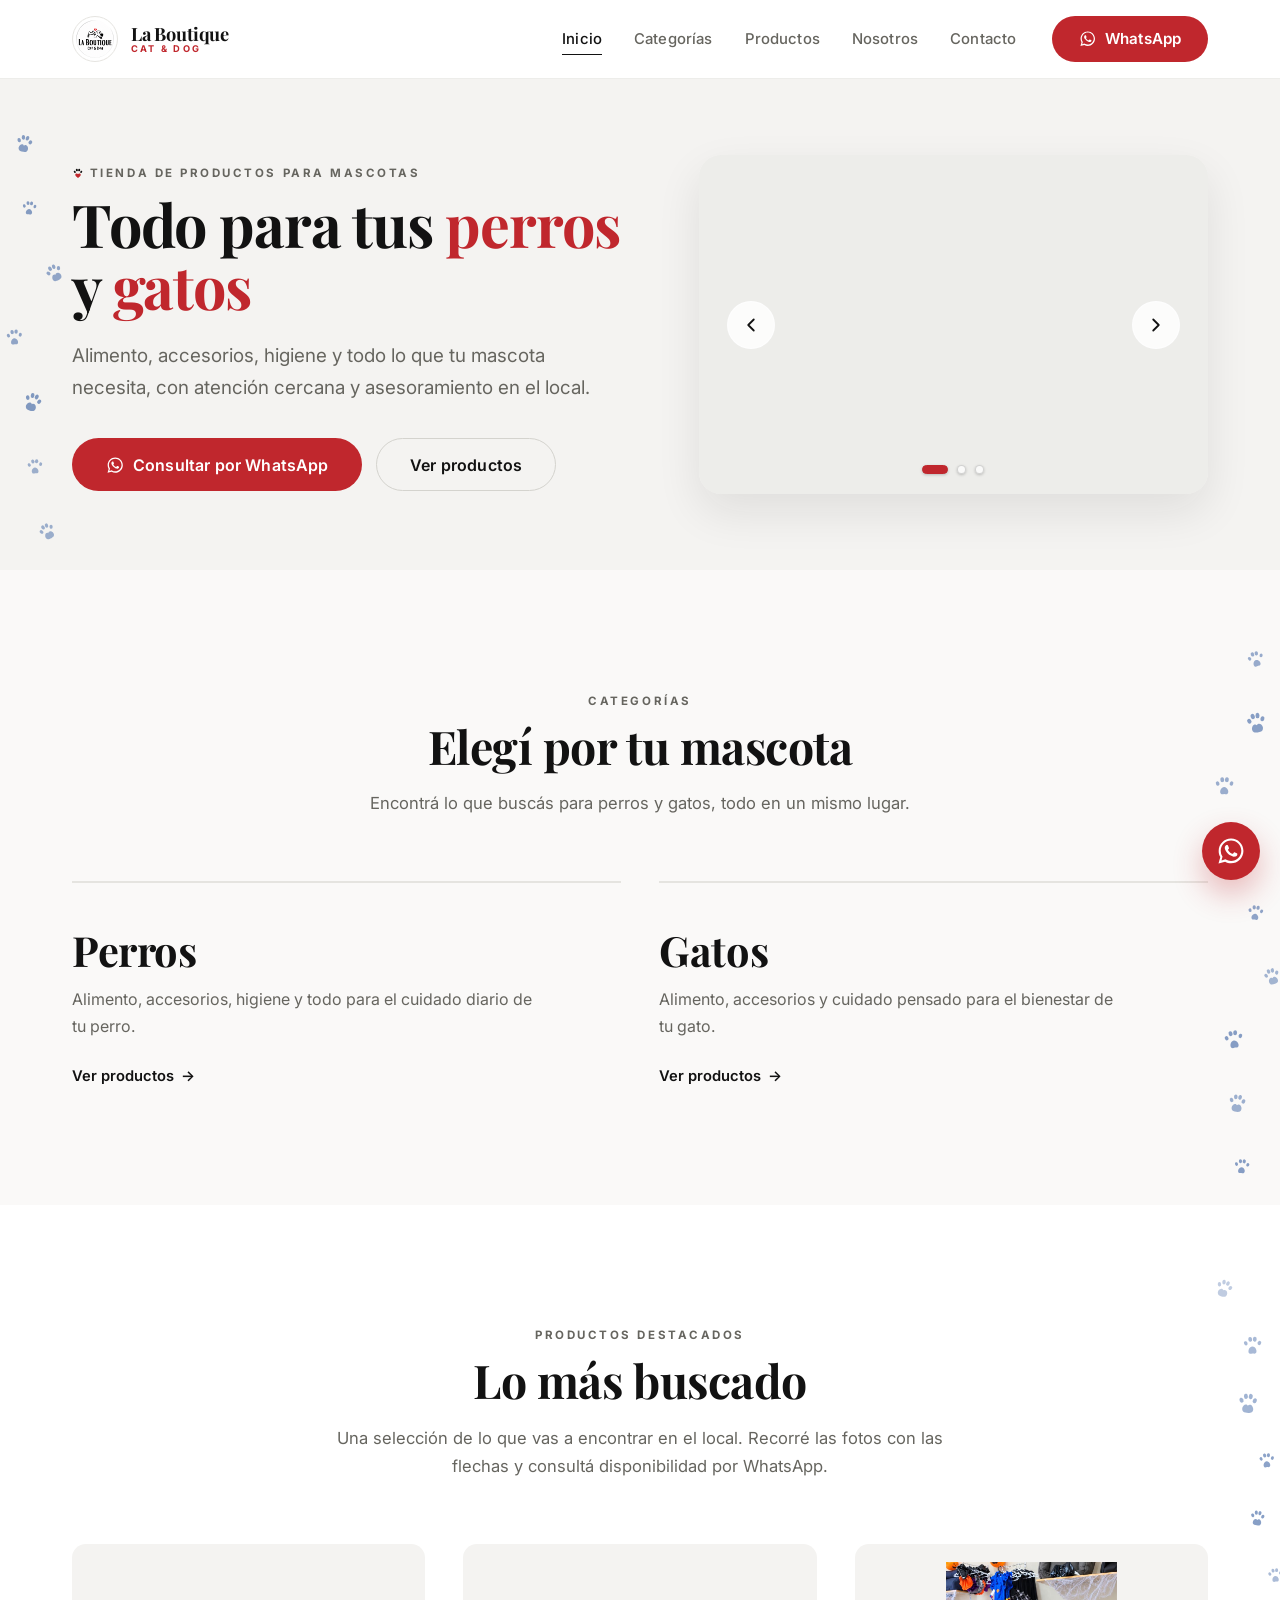
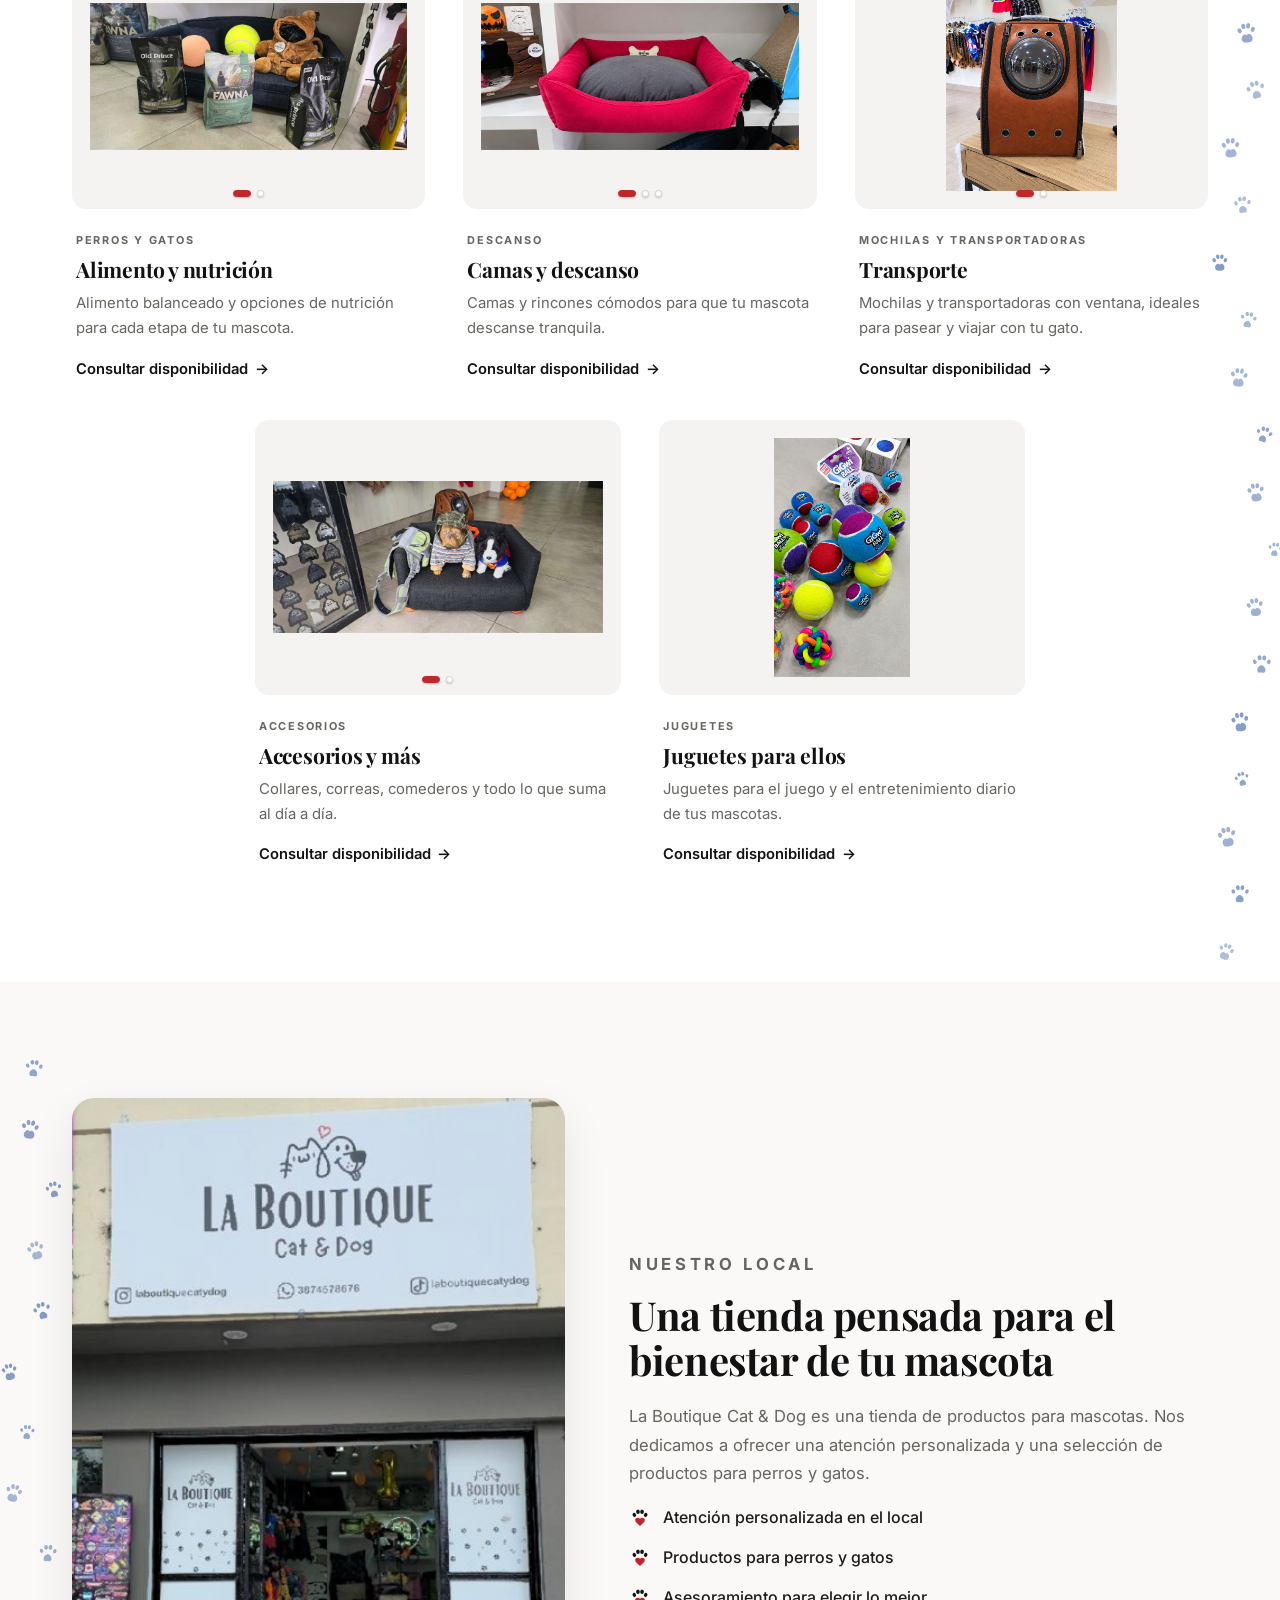
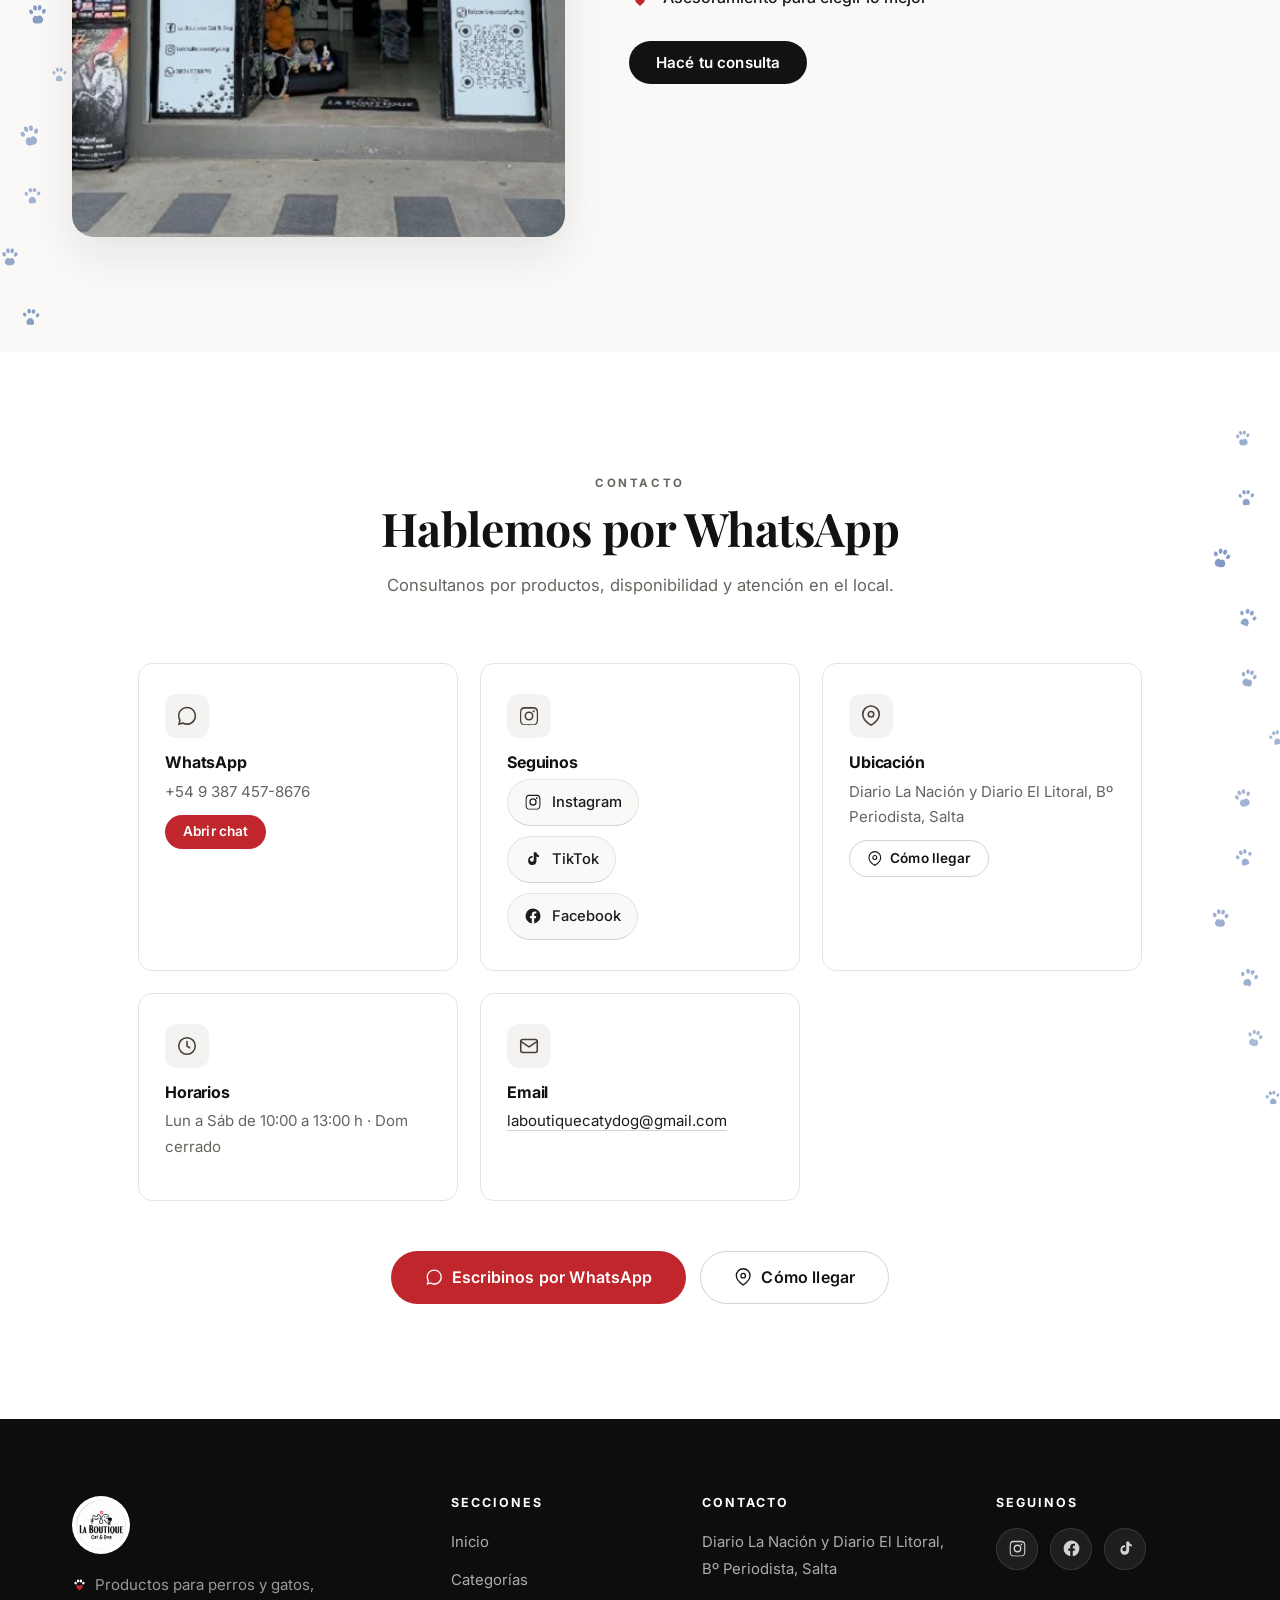
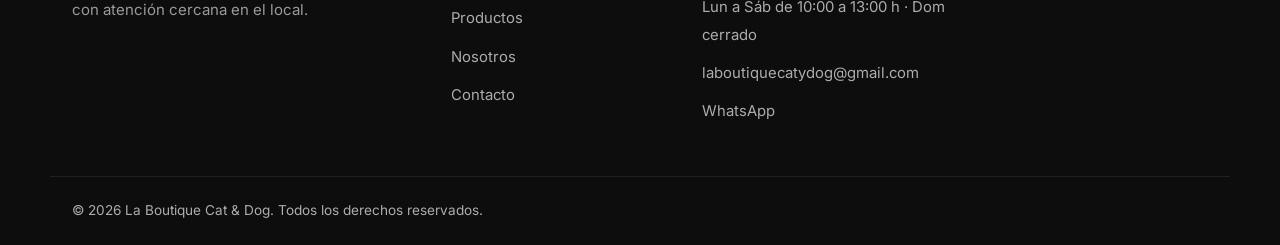
==== commit 592dff9b: "Portada en dos columnas, ajustes responsive y limpieza de CSS" ====
--- a/index.html
+++ b/index.html
@@ -34,7 +34,7 @@
   <!-- Tipografías -->
   <link rel="preconnect" href="https://fonts.googleapis.com" />
   <link rel="preconnect" href="https://fonts.gstatic.com" crossorigin />
-  <link href="https://fonts.googleapis.com/css2?family=Playfair+Display:wght@600;700&family=Inter:wght@400;500;600;700&display=swap" rel="stylesheet" />
+  <link href="https://fonts.googleapis.com/css2?family=Playfair+Display:wght@700&family=Inter:wght@400;500;600;700&display=swap" rel="stylesheet" />
 
   <link rel="stylesheet" href="css/styles.css" />
 
@@ -116,48 +116,45 @@
   <div class="nav-overlay" id="nav-overlay" hidden></div>
 
   <main>
-    <!-- ===================== INICIO / CARRUSEL ===================== -->
-    <section class="hero" id="inicio">
-      <div class="carousel" data-carousel aria-roledescription="carrusel" aria-label="Fotografías de La Boutique Cat &amp; Dog">
-        <div class="carousel-viewport">
-          <figure class="carousel-slide is-active" data-slide>
-            <img src="assets/img/slide-1.jpg" srcset="assets/img/slide-1-900.jpg 900w, assets/img/slide-1.jpg 1600w" sizes="100vw" alt="Interior de La Boutique Cat &amp; Dog con productos para mascotas" width="1600" height="738" fetchpriority="high" decoding="async" />
-          </figure>
-          <figure class="carousel-slide" data-slide aria-hidden="true">
-            <img src="assets/img/slide-2.jpg" srcset="assets/img/slide-2-900.jpg 900w, assets/img/slide-2.jpg 1600w" sizes="100vw" alt="Productos y accesorios para perros y gatos en La Boutique" width="1600" height="737" loading="lazy" decoding="async" />
-          </figure>
-          <figure class="carousel-slide" data-slide aria-hidden="true">
-            <img src="assets/img/slide-3.jpg" srcset="assets/img/slide-3-900.jpg 900w, assets/img/slide-3.jpg 1527w" sizes="100vw" alt="Vitrina de La Boutique Cat &amp; Dog" width="1527" height="704" loading="lazy" decoding="async" />
-          </figure>
-        </div>
-        <button class="carousel-btn carousel-prev" type="button" data-carousel-prev aria-label="Imagen anterior">
-          <svg viewBox="0 0 24 24" aria-hidden="true"><path fill="none" stroke="currentColor" stroke-width="2" stroke-linecap="round" stroke-linejoin="round" d="M15 18l-6-6 6-6"/></svg>
-        </button>
-        <button class="carousel-btn carousel-next" type="button" data-carousel-next aria-label="Imagen siguiente">
-          <svg viewBox="0 0 24 24" aria-hidden="true"><path fill="none" stroke="currentColor" stroke-width="2" stroke-linecap="round" stroke-linejoin="round" d="M9 6l6 6-6 6"/></svg>
-        </button>
-        <div class="carousel-dots" data-carousel-dots role="group" aria-label="Seleccionar imagen"></div>
-      </div>
-    </section>
-
-    <!-- ===================== BIENVENIDA ===================== -->
-    <section class="intro" aria-label="Bienvenida">
-      <div class="container intro-grid">
-        <div class="intro-heading" data-reveal>
+    <!-- ===================== INICIO / PORTADA ===================== -->
+    <section class="hero intro" id="inicio" aria-label="Bienvenida">
+      <div class="container hero-grid">
+        <div class="hero-copy">
           <p class="eyebrow">Tienda de productos para mascotas</p>
-          <h1 class="intro-title">Todo para tus <span class="accent">perros</span> y <span class="accent">gatos</span></h1>
-        </div>
-        <div class="intro-body" data-reveal>
-          <p class="intro-lead">
+          <h1 class="hero-title">Todo para tus <span class="accent">perros</span> y <span class="accent">gatos</span></h1>
+          <p class="hero-lead">
             Alimento, accesorios, higiene y todo lo que tu mascota necesita, con atención cercana
             y asesoramiento en el local.
           </p>
-          <div class="intro-actions">
+          <div class="hero-actions">
             <a class="btn btn-whatsapp btn-lg" data-wa-link data-wa-msg="Hola, quisiera consultar por sus productos para mascotas">
               <svg class="icon" viewBox="0 0 24 24" aria-hidden="true" focusable="false"><path fill="currentColor" d="M12.04 2c-5.46 0-9.9 4.44-9.9 9.9 0 1.75.46 3.45 1.32 4.95L2 22l5.3-1.39c1.45.79 3.08 1.21 4.74 1.21 5.46 0 9.9-4.44 9.9-9.9S17.5 2 12.04 2zm0 18.02c-1.48 0-2.93-.4-4.2-1.15l-.3-.18-3.14.82.84-3.06-.2-.32a8.2 8.2 0 0 1-1.26-4.36c0-4.54 3.7-8.23 8.24-8.23 4.54 0 8.23 3.69 8.23 8.23s-3.69 8.25-8.21 8.25zm4.52-6.16c-.25-.12-1.47-.72-1.69-.81-.23-.08-.39-.12-.56.13-.16.25-.64.8-.78.97-.14.16-.29.18-.54.06-.25-.12-1.05-.39-1.99-1.23-.74-.66-1.23-1.47-1.38-1.72-.14-.25-.02-.38.11-.51.11-.11.25-.29.37-.43.13-.14.17-.25.25-.41.08-.17.04-.31-.02-.43-.06-.12-.56-1.34-.76-1.84-.2-.48-.4-.42-.56-.43-.14 0-.31-.02-.47-.02s-.43.06-.66.31c-.22.25-.86.85-.86 2.07s.89 2.4 1.01 2.56c.12.17 1.75 2.67 4.23 3.74.59.26 1.05.41 1.41.52.59.19 1.13.16 1.56.1.48-.07 1.47-.6 1.68-1.18.21-.58.21-1.07.14-1.18-.06-.11-.22-.17-.47-.29z"/></svg>
               Consultar por WhatsApp
             </a>
             <a class="btn btn-outline btn-lg" href="#productos">Ver productos</a>
+          </div>
+        </div>
+
+        <div class="hero-media">
+          <div class="carousel" data-carousel aria-roledescription="carrusel" aria-label="Fotografías de La Boutique Cat &amp; Dog">
+            <div class="carousel-viewport">
+              <figure class="carousel-slide is-active" data-slide>
+                <img src="assets/img/slide-1.jpg" srcset="assets/img/slide-1-900.jpg 900w, assets/img/slide-1.jpg 1600w" sizes="(max-width: 860px) 100vw, 50vw" alt="Interior de La Boutique Cat &amp; Dog con productos para mascotas" width="1600" height="738" fetchpriority="high" decoding="async" />
+              </figure>
+              <figure class="carousel-slide" data-slide aria-hidden="true">
+                <img src="assets/img/slide-2.jpg" srcset="assets/img/slide-2-900.jpg 900w, assets/img/slide-2.jpg 1600w" sizes="(max-width: 860px) 100vw, 50vw" alt="Productos y accesorios para perros y gatos en La Boutique" width="1600" height="737" loading="lazy" decoding="async" />
+              </figure>
+              <figure class="carousel-slide" data-slide aria-hidden="true">
+                <img src="assets/img/slide-3.jpg" srcset="assets/img/slide-3-900.jpg 900w, assets/img/slide-3.jpg 1527w" sizes="(max-width: 860px) 100vw, 50vw" alt="Vitrina de La Boutique Cat &amp; Dog" width="1527" height="704" loading="lazy" decoding="async" />
+              </figure>
+            </div>
+            <button class="carousel-btn carousel-prev" type="button" data-carousel-prev aria-label="Imagen anterior">
+              <svg viewBox="0 0 24 24" aria-hidden="true"><path fill="none" stroke="currentColor" stroke-width="2" stroke-linecap="round" stroke-linejoin="round" d="M15 18l-6-6 6-6"/></svg>
+            </button>
+            <button class="carousel-btn carousel-next" type="button" data-carousel-next aria-label="Imagen siguiente">
+              <svg viewBox="0 0 24 24" aria-hidden="true"><path fill="none" stroke="currentColor" stroke-width="2" stroke-linecap="round" stroke-linejoin="round" d="M9 6l6 6-6 6"/></svg>
+            </button>
+            <div class="carousel-dots" data-carousel-dots role="group" aria-label="Seleccionar imagen"></div>
           </div>
         </div>
       </div>
--- a/css/styles.css
+++ b/css/styles.css
@@ -15,14 +15,11 @@
   --gray-150: #ededea;
   --gray-200: #e5e4e0;
   --gray-300: #d4d3ce;
-  --gray-400: #adaca7;
-  --gray-500: #86857f;
   --gray-600: #66655f;
   --gray-700: #433f3b;
 
   --accent: #c0272d;
   --accent-dark: #9c1d22;
-  --accent-soft: #fbeceb;
 
   --font-heading: "Playfair Display", Georgia, "Times New Roman", serif;
   --font-body: "Inter", -apple-system, BlinkMacSystemFont, "Segoe UI", Roboto, Helvetica, Arial, sans-serif;
@@ -30,8 +27,6 @@
   --radius-sm: 8px;
   --radius: 14px;
   --radius-lg: 22px;
-
-  --line: var(--gray-200);
 
   --shadow-sm: 0 2px 12px rgba(18, 18, 18, 0.05);
   --shadow: 0 18px 45px rgba(18, 18, 18, 0.09);
@@ -58,6 +53,10 @@
 html {
   scroll-behavior: smooth;
   -webkit-text-size-adjust: 100%;
+  /* Recorta el desbordamiento horizontal del panel de navegacion cerrado
+     (fuera de pantalla). `clip` NO crea un contenedor de scroll, por lo que
+     el header sticky sigue funcionando (a diferencia de `hidden`). */
+  overflow-x: clip;
 }
 
 body {
@@ -70,7 +69,8 @@
   -webkit-font-smoothing: antialiased;
   text-rendering: optimizeLegibility;
   -webkit-tap-highlight-color: transparent;
-  overflow-x: hidden;
+  overflow-x: hidden; /* respaldo en navegadores sin soporte de `clip` */
+  overflow-x: clip;
 }
 
 img { max-width: 100%; display: block; }
@@ -141,7 +141,7 @@
   background: var(--seal) center / contain no-repeat;
 }
 
-.accent { color: var(--black); }
+.accent { color: var(--accent); }
 
 /* ------------------------------ Buttons --------------------------------- */
 .btn {
@@ -309,14 +309,11 @@
 .nav-overlay.is-visible { opacity: 1; }
 
 /* ------------------------------ Carousel -------------------------------- */
-.hero { background: var(--gray-100); }
-
 .carousel { position: relative; }
 
 .carousel-viewport {
   position: relative;
   overflow: hidden;
-  aspect-ratio: 2.2 / 1;
   background: var(--gray-150);
   touch-action: pan-y;
 }
@@ -380,26 +377,36 @@
 .carousel-dot.is-active { width: 26px; background: var(--accent); border-color: var(--accent); }
 
 /* ---------------------------- PresentaciÃ³n ------------------------------ */
-.intro { padding: clamp(58px, 7.5vw, 108px) 0; }
-.intro-grid {
+.hero { background: var(--gray-100); }
+.hero-grid {
   display: grid;
-  grid-template-columns: 1.1fr 0.9fr;
-  gap: clamp(28px, 5vw, 76px);
-  align-items: center;
-}
-.intro-title {
+  grid-template-columns: 1.05fr 0.95fr;
+  gap: clamp(32px, 5vw, 68px);
+  align-items: center;
+  padding-top: clamp(48px, 6vw, 76px);
+  padding-bottom: clamp(48px, 6vw, 76px);
+}
+.hero-copy { max-width: 46rem; }
+.hero-title {
   font-size: clamp(2.2rem, 5.2vw, 3.7rem);
   line-height: 1.04;
   letter-spacing: -0.02em;
-  margin: 0;
-}
-.intro-lead {
+  margin: 0 0 0.4em;
+}
+.hero-lead {
   color: var(--gray-600);
   font-size: clamp(1.02rem, 1.6vw, 1.18rem);
   max-width: 46ch;
   margin: 0 0 1.8em;
 }
-.intro-actions { display: flex; flex-wrap: wrap; gap: 14px; }
+.hero-actions { display: flex; flex-wrap: wrap; gap: 14px; }
+
+.hero-media .carousel {
+  border-radius: var(--radius-lg);
+  overflow: hidden;
+  box-shadow: var(--shadow);
+}
+.hero-media .carousel-viewport { aspect-ratio: 3 / 2; }
 
 /* ---------------------------- CategorÃ­as -------------------------------- */
 .category-grid {
@@ -431,8 +438,6 @@
   transition: color 0.25s var(--ease);
 }
 .link-arrow span { transition: transform 0.25s var(--ease); }
-.category-card:hover .link-arrow,
-.product-body .link-arrow:hover { color: var(--black); }
 .category-card:hover .link-arrow span,
 .product-body .link-arrow:hover span { transform: translateX(4px); }
 
@@ -673,7 +678,7 @@
 .footer-col ul { display: grid; gap: 11px; }
 .footer-col a, .footer-col span { font-size: 0.93rem; color: rgba(255, 255, 255, 0.66); transition: color 0.2s var(--ease); }
 .footer-col a:hover { color: var(--white); }
-.social-list { display: flex !important; gap: 12px; }
+.footer-col .social-list { display: flex; gap: 12px; }
 .social-list a {
   display: inline-flex;
   align-items: center;
@@ -754,7 +759,6 @@
   .nav-list { gap: 20px; }
   .nav-link { font-size: 0.9rem; }
   .main-nav { gap: 22px; }
-  .carousel-viewport { aspect-ratio: 2 / 1; }
 }
 
 @media (max-width: 860px) {
@@ -796,13 +800,19 @@
   .nav-actions { flex-direction: column; align-items: stretch; gap: 18px; }
   .nav-cta { width: 100%; }
 
-  .carousel-viewport { aspect-ratio: 16 / 9; }
   .carousel-btn { width: 42px; height: 42px; }
   .carousel-btn svg { width: 20px; height: 20px; }
 
-  .intro-grid { grid-template-columns: 1fr; gap: 26px; }
-  .intro-title { margin-bottom: 0.1em; }
-  .intro-lead { margin-bottom: 1.5em; }
+  .hero-grid {
+    grid-template-columns: 1fr;
+    gap: 30px;
+    padding-top: clamp(36px, 7vw, 58px);
+    padding-bottom: clamp(44px, 8vw, 62px);
+  }
+  .hero-copy { max-width: none; }
+  .hero-title { margin-bottom: 0.35em; }
+  .hero-lead { margin-bottom: 1.5em; }
+  .hero-media .carousel-viewport { aspect-ratio: 16 / 9; }
 
   .category-grid { grid-template-columns: 1fr; gap: 34px; }
 
@@ -813,11 +823,19 @@
 @media (max-width: 560px) {
   .info-grid { grid-template-columns: 1fr; }
   .footer-grid { grid-template-columns: 1fr; gap: 30px; }
-  .intro-actions { flex-direction: column; align-items: stretch; }
-  .intro-actions .btn { width: 100%; }
+  .hero-grid {
+    gap: 22px;
+    padding-top: 26px;
+    padding-bottom: 34px;
+  }
+  .hero-title { margin-bottom: 0.3em; }
+  .hero-lead { margin-bottom: 1.1em; }
+  .hero-actions { flex-direction: column; align-items: stretch; }
+  .hero-actions .btn { width: 100%; }
   .contact-cta { flex-direction: column; }
   .contact-cta .btn { width: 100%; }
-  .carousel-viewport { aspect-ratio: 4 / 3; }
+  /* En celular la foto se muestra panorámica para acortar la portada. */
+  .hero-media .carousel-viewport { aspect-ratio: 16 / 9; }
   .carousel-dots { bottom: 14px; }
   .carousel-dot { width: 8px; height: 8px; }
   .carousel-dot.is-active { width: 22px; }
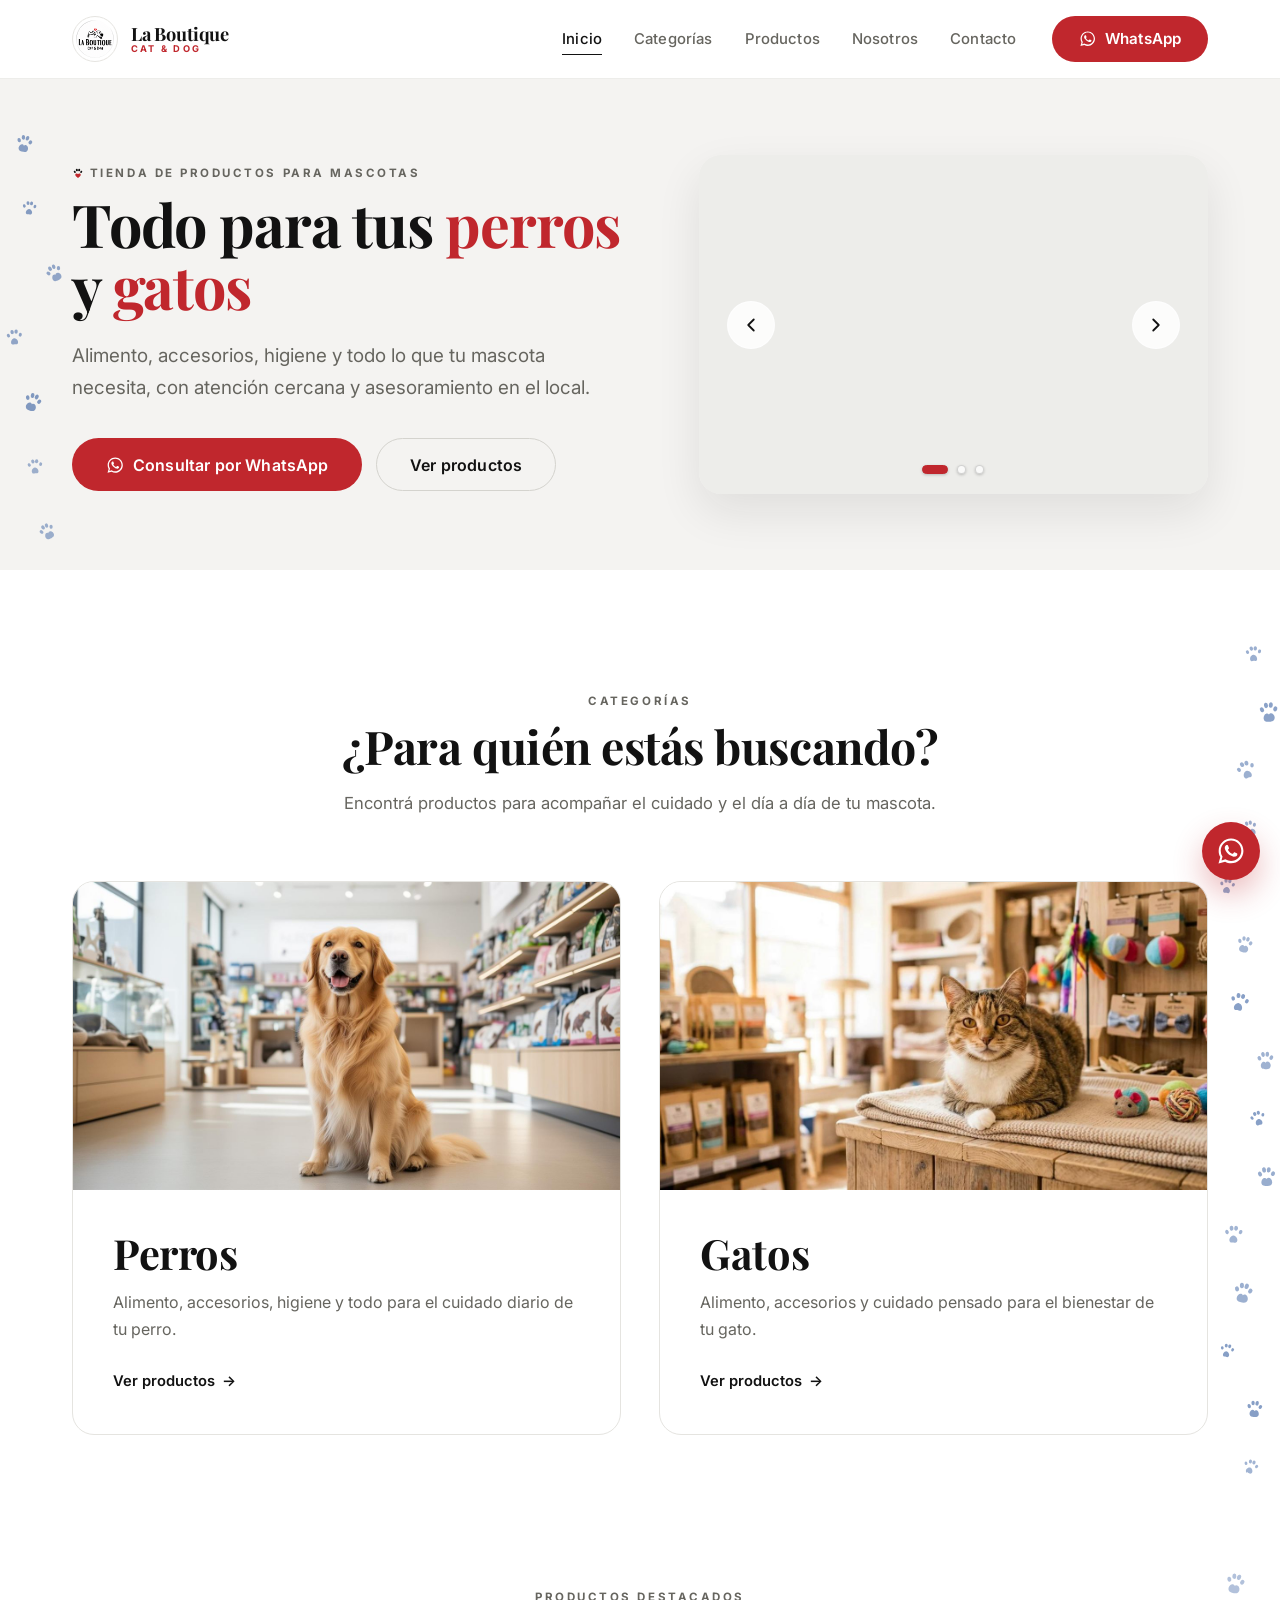
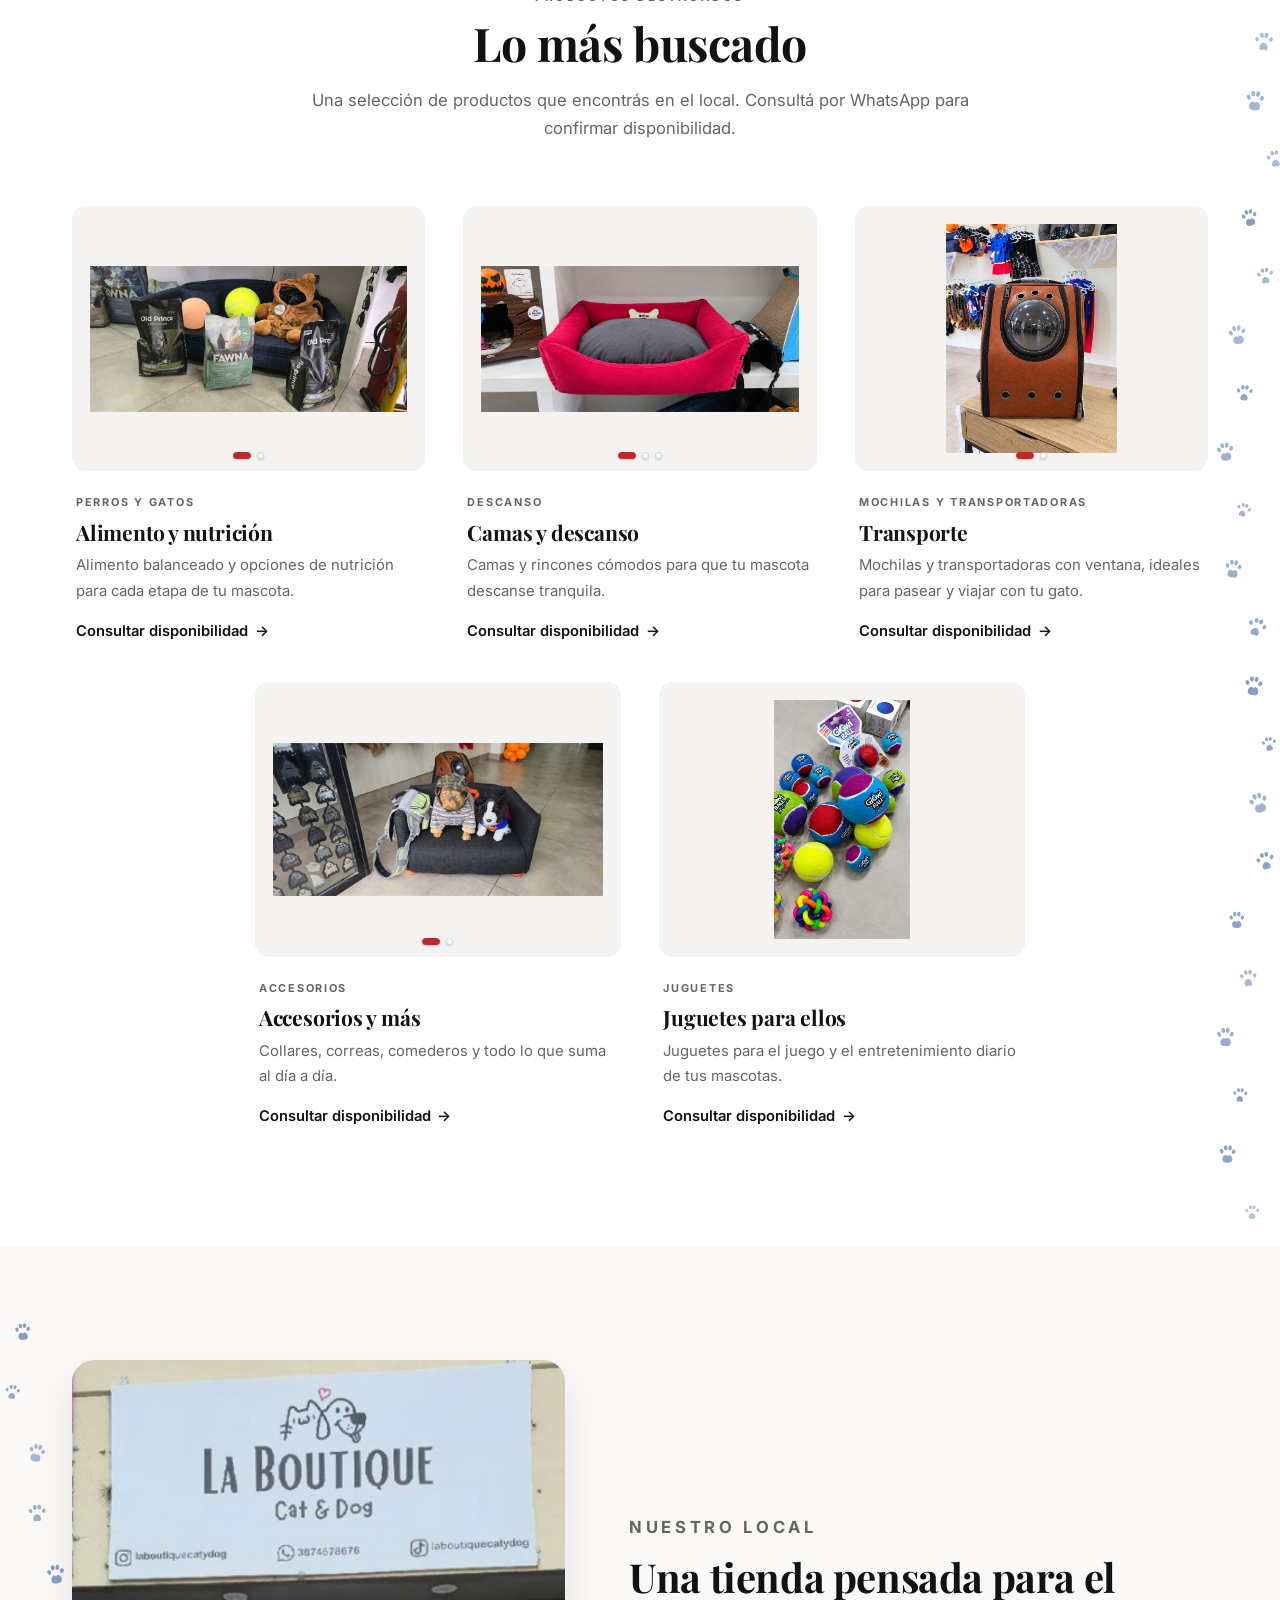
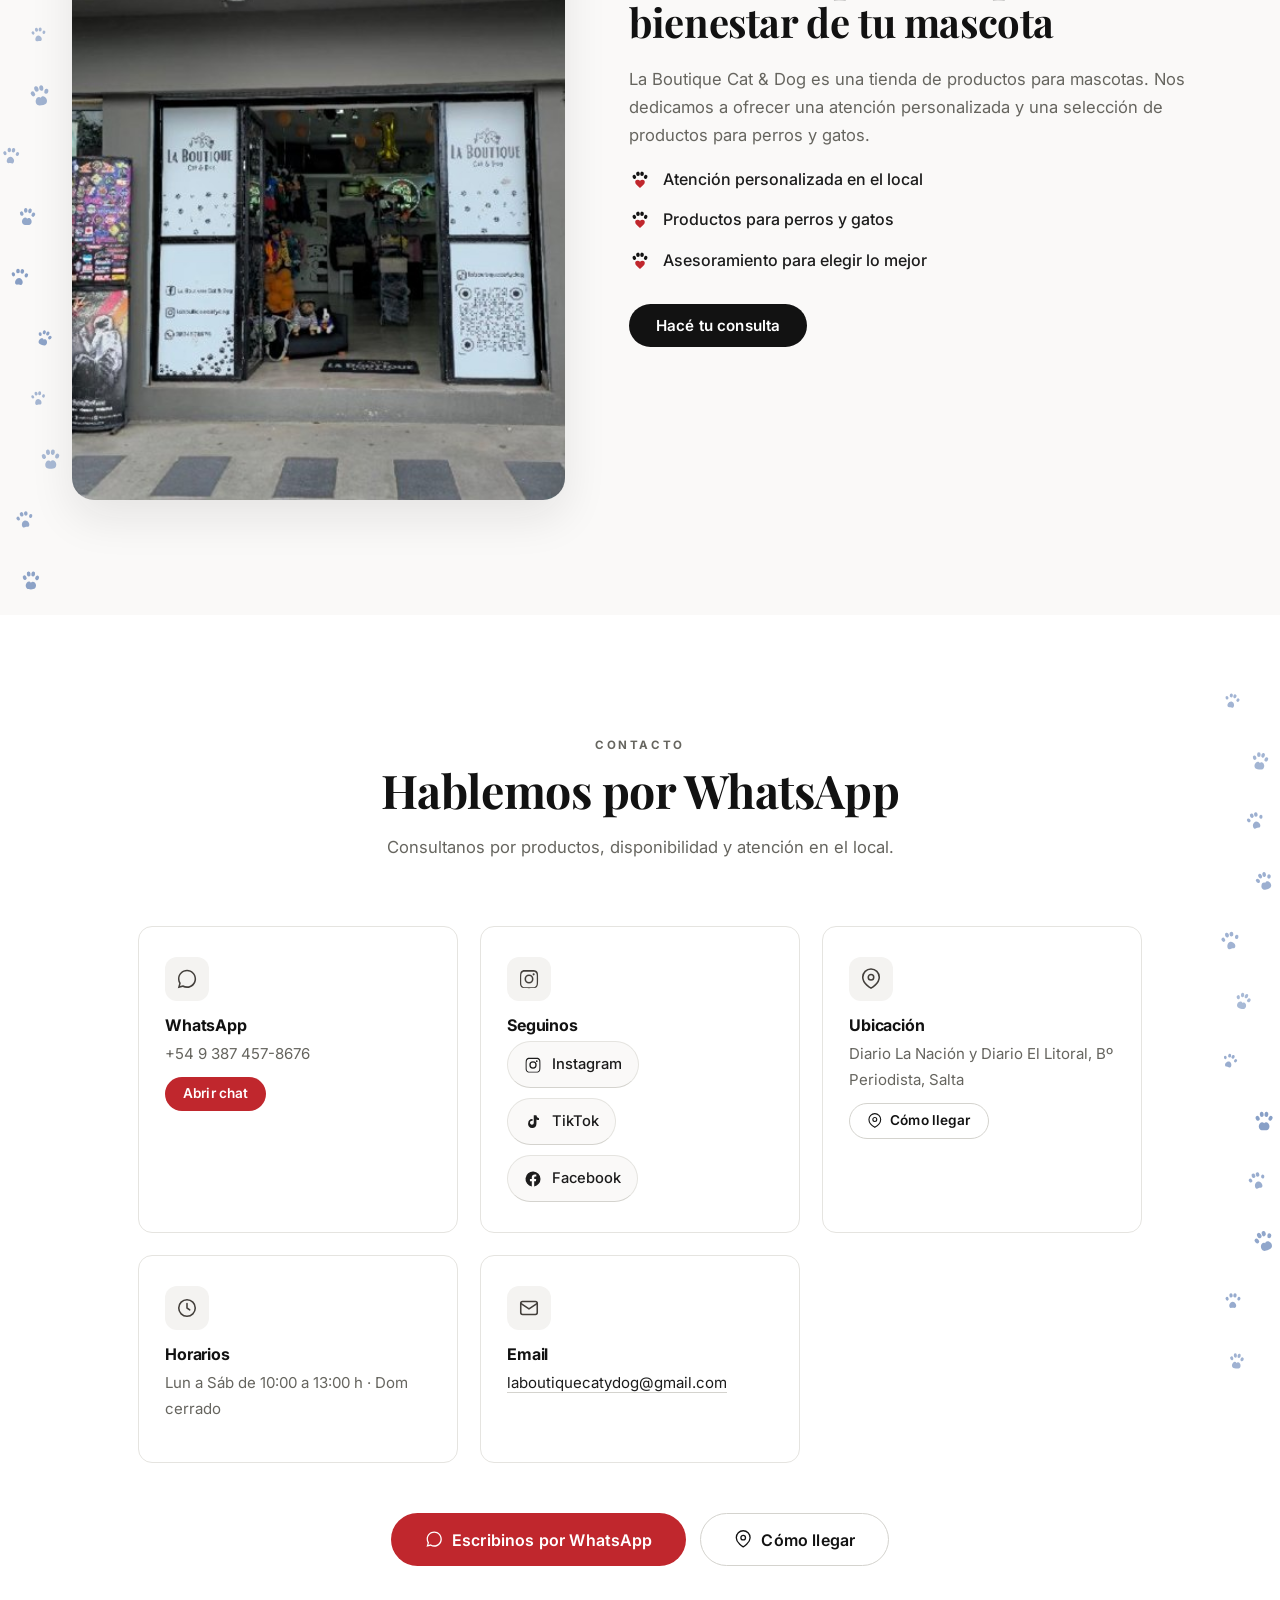
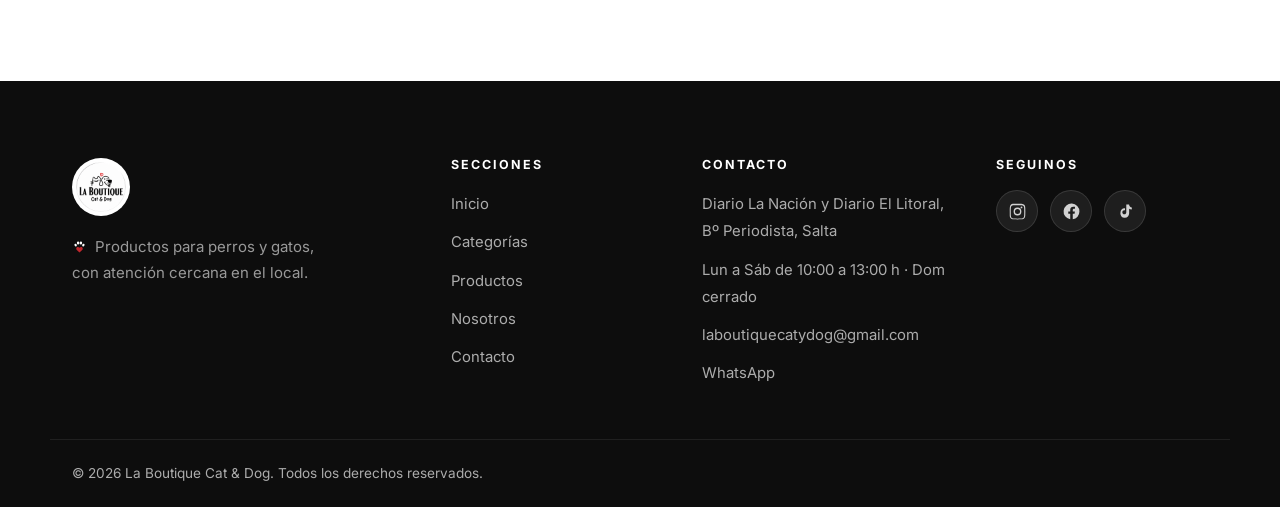
==== commit 3d4fccd8: "Rediseño de categorías con imágenes de Perros y Gatos, SEO y README actualizado" ====
--- a/index.html
+++ b/index.html
@@ -11,20 +11,19 @@
   <meta name="author" content="La Boutique Cat &amp; Dog" />
   <meta name="robots" content="index, follow" />
   <meta name="theme-color" content="#111111" />
-  <!-- Al publicar (GitHub Pages u otro dominio), descomentar y poner la URL real:
-  <link rel="canonical" href="https://USUARIO.github.io/REPOSITORIO/" /> -->
+  <link rel="canonical" href="https://laboutiquecatydog.github.io/" />
 
   <!-- Open Graph / redes sociales -->
   <meta property="og:type" content="website" />
   <meta property="og:site_name" content="La Boutique Cat &amp; Dog" />
   <meta property="og:title" content="La Boutique Cat &amp; Dog | Tienda de productos para mascotas" />
   <meta property="og:description" content="Todo para perros y gatos: alimento, accesorios, camas y transportadoras. Consultanos por WhatsApp y visitanos en el local." />
-  <meta property="og:image" content="assets/img/slide-1.jpg" />
-  <!-- <meta property="og:url" content="https://USUARIO.github.io/REPOSITORIO/" /> -->
+  <meta property="og:image" content="https://laboutiquecatydog.github.io/assets/img/slide-1.jpg" />
+  <meta property="og:url" content="https://laboutiquecatydog.github.io/" />
   <meta name="twitter:card" content="summary_large_image" />
   <meta name="twitter:title" content="La Boutique Cat &amp; Dog" />
   <meta name="twitter:description" content="Tienda de productos para perros y gatos." />
-  <meta name="twitter:image" content="assets/img/slide-1.jpg" />
+  <meta name="twitter:image" content="https://laboutiquecatydog.github.io/assets/img/slide-1.jpg" />
 
   <link rel="icon" type="image/svg+xml" href="assets/img/favicon.svg" />
   <link rel="apple-touch-icon" href="assets/img/apple-touch-icon.png" />
@@ -161,24 +160,30 @@
     </section>
 
     <!-- ===================== CATEGORÍAS ===================== -->
-    <section class="section section-alt" id="categorias">
+    <section class="section" id="categorias">
       <div class="container">
         <header class="section-head" data-reveal>
           <p class="eyebrow">Categorías</p>
-          <h2>Elegí por tu mascota</h2>
-          <p class="section-intro">Encontrá lo que buscás para perros y gatos, todo en un mismo lugar.</p>
+          <h2>¿Para quién estás buscando?</h2>
+          <p class="section-intro">Encontrá productos para acompañar el cuidado y el día a día de tu mascota.</p>
         </header>
 
         <div class="category-grid">
           <a class="category-card" href="#productos" data-reveal>
-            <h3>Perros</h3>
-            <p>Alimento, accesorios, higiene y todo para el cuidado diario de tu perro.</p>
-            <span class="link-arrow">Ver productos <span aria-hidden="true">&rarr;</span></span>
+            <img class="category-media" src="assets/img/seccion-perros.jpg" alt="Perros" width="1280" height="720" loading="lazy" decoding="async" />
+            <span class="category-body">
+              <h3>Perros</h3>
+              <p>Alimento, accesorios, higiene y todo para el cuidado diario de tu perro.</p>
+              <span class="link-arrow">Ver productos <span aria-hidden="true">&rarr;</span></span>
+            </span>
           </a>
           <a class="category-card" href="#productos" data-reveal>
-            <h3>Gatos</h3>
-            <p>Alimento, accesorios y cuidado pensado para el bienestar de tu gato.</p>
-            <span class="link-arrow">Ver productos <span aria-hidden="true">&rarr;</span></span>
+            <img class="category-media" src="assets/img/seccion-gatos.jpg" alt="Gatos" width="1280" height="698" loading="lazy" decoding="async" />
+            <span class="category-body">
+              <h3>Gatos</h3>
+              <p>Alimento, accesorios y cuidado pensado para el bienestar de tu gato.</p>
+              <span class="link-arrow">Ver productos <span aria-hidden="true">&rarr;</span></span>
+            </span>
           </a>
         </div>
       </div>
@@ -190,7 +195,7 @@
         <header class="section-head" data-reveal>
           <p class="eyebrow">Productos destacados</p>
           <h2>Lo más buscado</h2>
-          <p class="section-intro">Una selección de lo que vas a encontrar en el local. Recorré las fotos con las flechas y consultá disponibilidad por WhatsApp.</p>
+          <p class="section-intro">Una selección de productos que encontrás en el local. Consultá por WhatsApp para confirmar disponibilidad.</p>
         </header>
 
         <div class="product-grid">
--- a/css/styles.css
+++ b/css/styles.css
@@ -114,6 +114,10 @@
 .section-alt { background: var(--gray-50); }
 
 .section[id] { scroll-margin-top: calc(var(--header-h) + 8px); }
+
+/* Transición Categorías → Productos: fondos unificados y costura reducida. */
+#categorias { padding-bottom: clamp(40px, 5vw, 64px); }
+#productos { padding-top: clamp(56px, 6.5vw, 88px); }
 
 .section-head { max-width: 660px; margin: 0 auto clamp(40px, 5vw, 64px); text-align: center; }
 .section-head h2 { font-size: clamp(2rem, 4.2vw, 2.9rem); margin-bottom: 0.35em; }
@@ -415,18 +419,42 @@
   gap: clamp(20px, 3vw, 40px);
 }
 .category-card {
+  display: flex;
+  flex-direction: column;
+  position: relative;
+  overflow: hidden;
+  padding: 0;
+  background: var(--white);
+  border: 1px solid var(--gray-200);
+  border-radius: var(--radius-lg);
+  transition: border-color 0.3s var(--ease), box-shadow 0.3s var(--ease), transform 0.3s var(--ease);
+}
+.category-media {
   display: block;
-  position: relative;
-  padding: clamp(28px, 3.5vw, 44px) 0 0;
-  border-top: 2px solid var(--gray-200);
-  transition: border-color 0.3s var(--ease);
-}
-.category-card:hover { border-color: var(--black); }
+  width: 100%;
+  height: auto;
+  aspect-ratio: 16 / 9;
+  object-fit: cover;
+  background: var(--gray-100);
+}
+.category-body {
+  display: flex;
+  flex-direction: column;
+  flex: 1;
+  align-items: flex-start;
+  padding: clamp(26px, 3.2vw, 40px);
+}
+.category-card:hover {
+  border-color: var(--accent);
+  box-shadow: var(--shadow-sm);
+  transform: translateY(-3px);
+}
 .category-card h3 {
   font-size: clamp(1.9rem, 3.6vw, 2.6rem);
-  margin-bottom: 0.28em;
-}
-.category-card p { color: var(--gray-600); margin-bottom: 1.4em; max-width: 46ch; }
+  margin-bottom: 0.3em;
+}
+.category-card p { color: var(--gray-600); margin-bottom: 1.6em; max-width: 46ch; }
+.category-card .link-arrow { margin-top: auto; }
 
 .link-arrow {
   display: inline-flex;
@@ -814,7 +842,7 @@
   .hero-lead { margin-bottom: 1.5em; }
   .hero-media .carousel-viewport { aspect-ratio: 16 / 9; }
 
-  .category-grid { grid-template-columns: 1fr; gap: 34px; }
+  .category-grid { grid-template-columns: 1fr; gap: 24px; }
 
   .about-grid { grid-template-columns: 1fr; }
   .about-media { order: -1; max-width: 460px; }
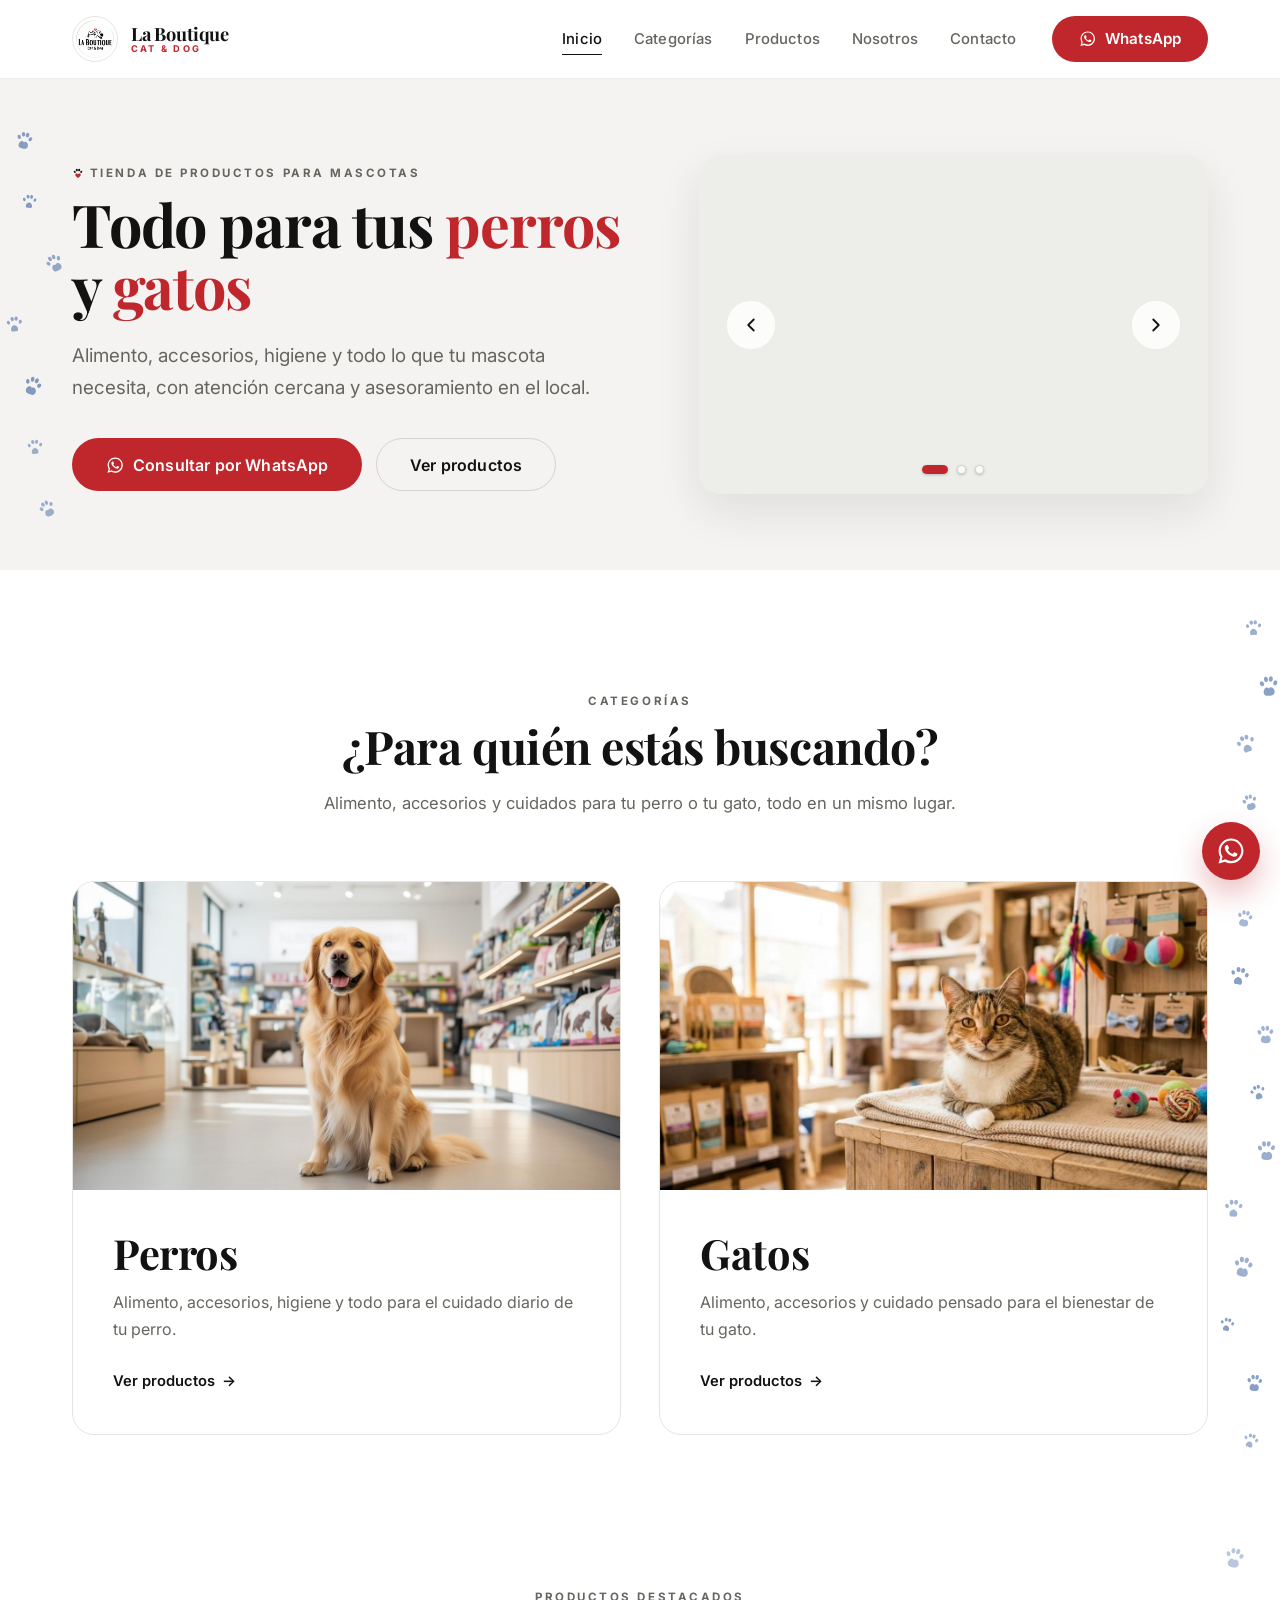
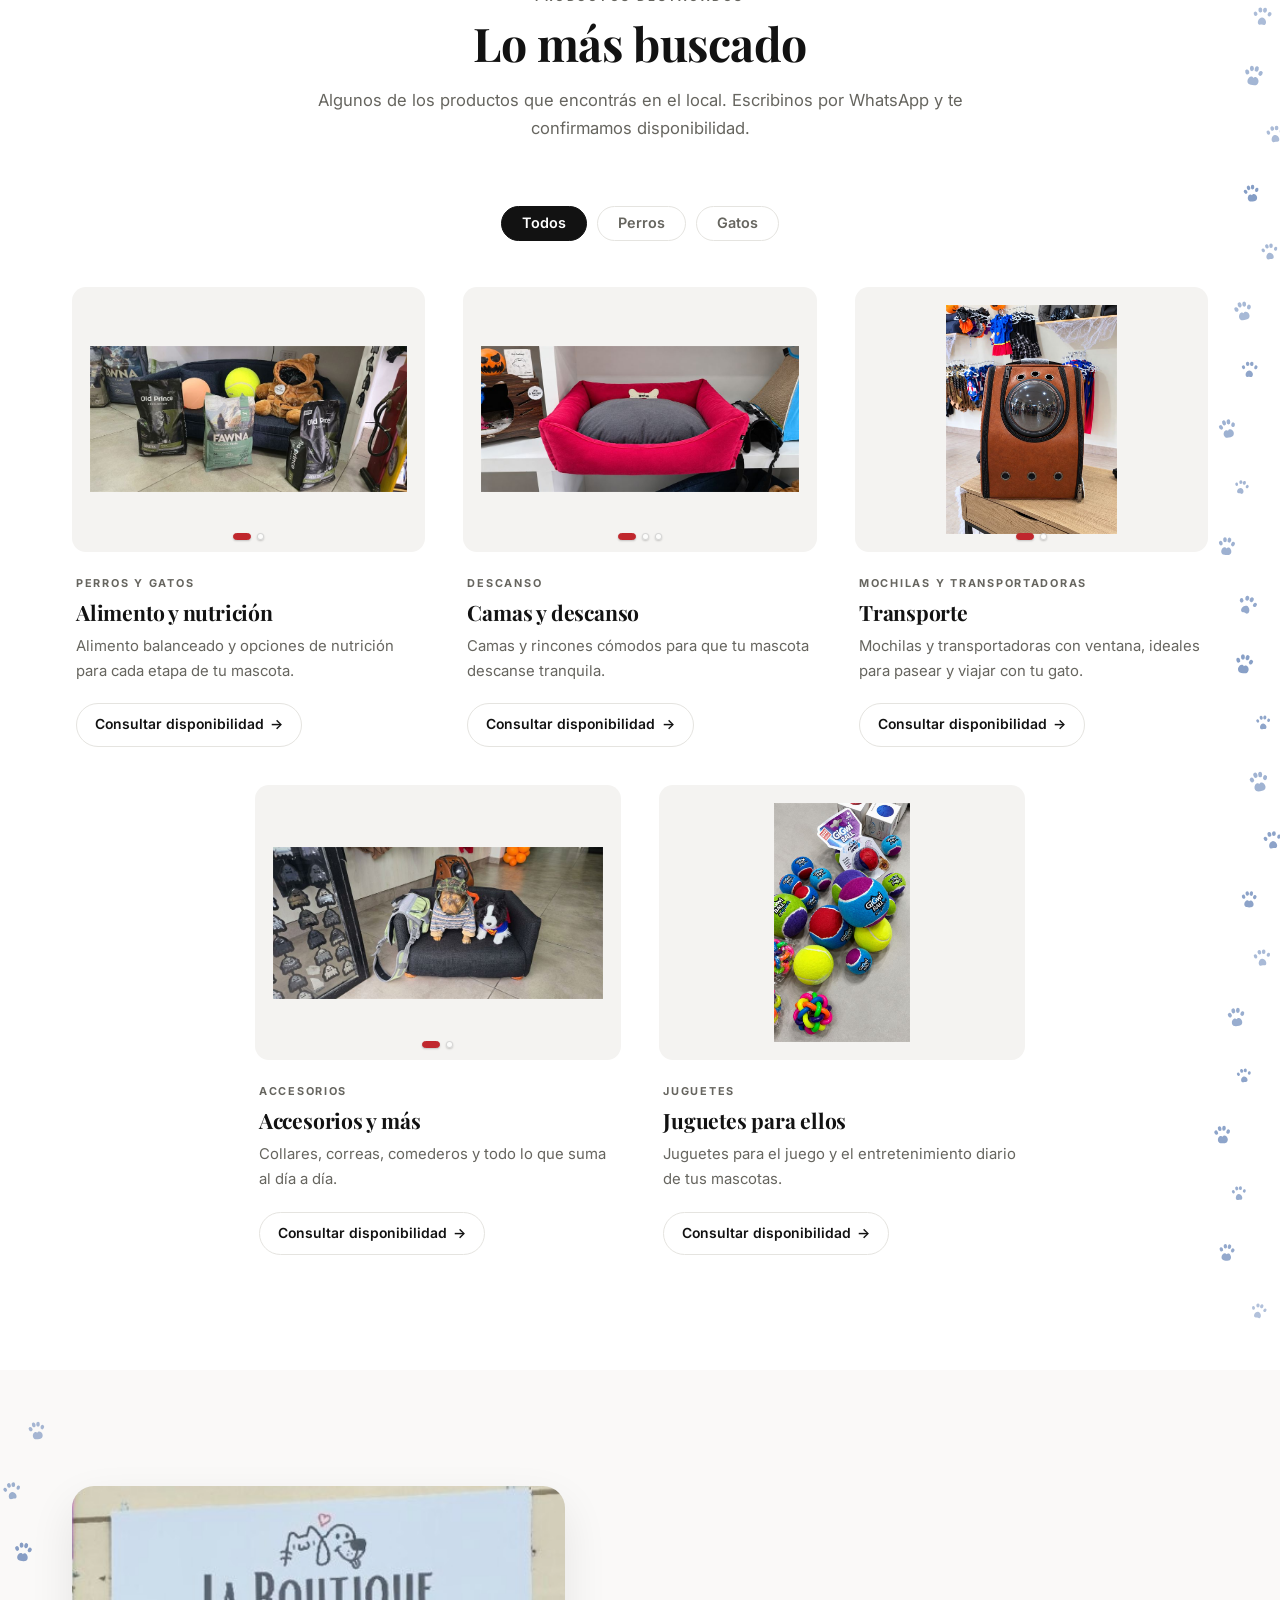
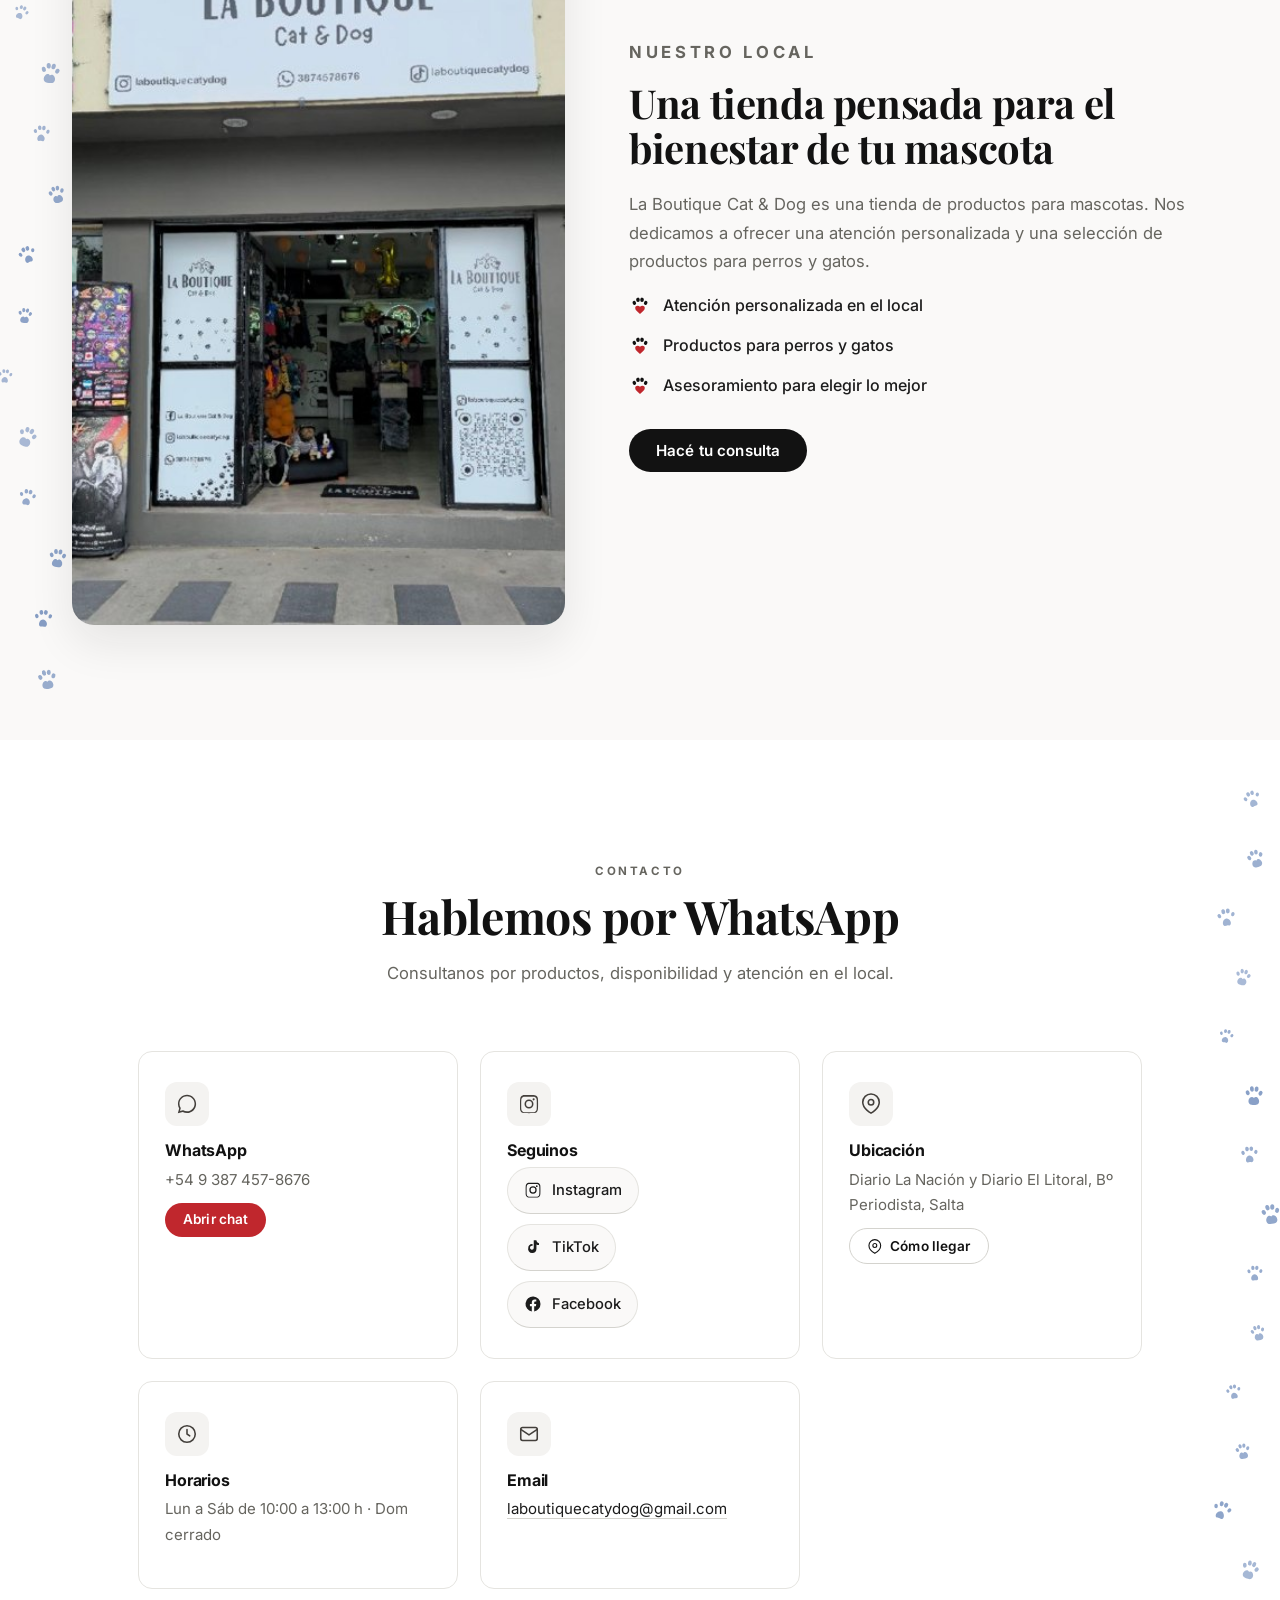
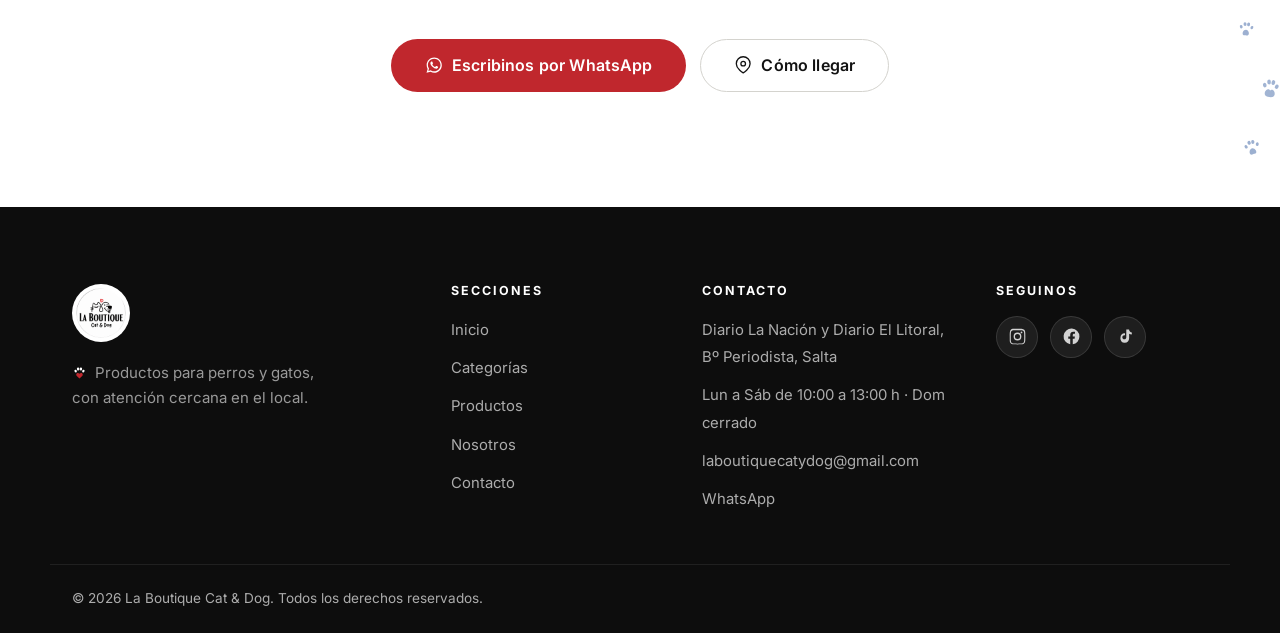
==== commit 17b25753: "Contenido a JSON, motor de render y panel de administración (G1+G2) G1: todo el contenido pasa a dat" ====
--- a/index.html
+++ b/index.html
@@ -81,425 +81,22 @@
   <a class="skip-link" href="#inicio">Saltar al contenido principal</a>
 
   <!-- ===================== HEADER ===================== -->
+  <!-- El contenido de header, <main> y footer lo genera js/render.js
+       a partir de data/sitio.json y data/pagina.json. -->
   <header class="site-header" id="site-header">
-    <div class="container header-inner">
-      <a class="brand" href="#inicio" aria-label="La Boutique Cat &amp; Dog — Inicio">
-        <span class="brand-mark">
-          <img class="brand-logo" src="assets/img/logo.png" alt="Logotipo de La Boutique Cat &amp; Dog" width="300" height="300" />
-        </span>
-        <span class="brand-name">La Boutique<em>Cat &amp; Dog</em></span>
-      </a>
-
-      <nav class="main-nav" id="main-nav" aria-label="Navegación principal">
-        <ul class="nav-list">
-          <li><a class="nav-link" href="#inicio">Inicio</a></li>
-          <li><a class="nav-link" href="#categorias">Categorías</a></li>
-          <li><a class="nav-link" href="#productos">Productos</a></li>
-          <li><a class="nav-link" href="#nosotros">Nosotros</a></li>
-          <li><a class="nav-link" href="#contacto">Contacto</a></li>
-        </ul>
-        <div class="nav-actions">
-          <a class="btn btn-whatsapp nav-cta" data-wa-link data-wa-msg="Hola, quisiera consultar por sus productos para mascotas">
-            <svg class="icon" viewBox="0 0 24 24" aria-hidden="true" focusable="false"><path fill="currentColor" d="M12.04 2c-5.46 0-9.9 4.44-9.9 9.9 0 1.75.46 3.45 1.32 4.95L2 22l5.3-1.39c1.45.79 3.08 1.21 4.74 1.21 5.46 0 9.9-4.44 9.9-9.9S17.5 2 12.04 2zm0 18.02c-1.48 0-2.93-.4-4.2-1.15l-.3-.18-3.14.82.84-3.06-.2-.32a8.2 8.2 0 0 1-1.26-4.36c0-4.54 3.7-8.23 8.24-8.23 4.54 0 8.23 3.69 8.23 8.23s-3.69 8.25-8.21 8.25zm4.52-6.16c-.25-.12-1.47-.72-1.69-.81-.23-.08-.39-.12-.56.13-.16.25-.64.8-.78.97-.14.16-.29.18-.54.06-.25-.12-1.05-.39-1.99-1.23-.74-.66-1.23-1.47-1.38-1.72-.14-.25-.02-.38.11-.51.11-.11.25-.29.37-.43.13-.14.17-.25.25-.41.08-.17.04-.31-.02-.43-.06-.12-.56-1.34-.76-1.84-.2-.48-.4-.42-.56-.43-.14 0-.31-.02-.47-.02s-.43.06-.66.31c-.22.25-.86.85-.86 2.07s.89 2.4 1.01 2.56c.12.17 1.75 2.67 4.23 3.74.59.26 1.05.41 1.41.52.59.19 1.13.16 1.56.1.48-.07 1.47-.6 1.68-1.18.21-.58.21-1.07.14-1.18-.06-.11-.22-.17-.47-.29z"/></svg>
-            WhatsApp
-          </a>
-        </div>
-      </nav>
-
-      <button class="nav-toggle" id="nav-toggle" aria-expanded="false" aria-controls="main-nav" aria-label="Abrir menú de navegación">
-        <span></span><span></span><span></span>
-      </button>
-    </div>
+    <div class="container header-inner"></div>
   </header>
 
   <div class="nav-overlay" id="nav-overlay" hidden></div>
 
-  <main>
-    <!-- ===================== INICIO / PORTADA ===================== -->
-    <section class="hero intro" id="inicio" aria-label="Bienvenida">
-      <div class="container hero-grid">
-        <div class="hero-copy">
-          <p class="eyebrow">Tienda de productos para mascotas</p>
-          <h1 class="hero-title">Todo para tus <span class="accent">perros</span> y <span class="accent">gatos</span></h1>
-          <p class="hero-lead">
-            Alimento, accesorios, higiene y todo lo que tu mascota necesita, con atención cercana
-            y asesoramiento en el local.
-          </p>
-          <div class="hero-actions">
-            <a class="btn btn-whatsapp btn-lg" data-wa-link data-wa-msg="Hola, quisiera consultar por sus productos para mascotas">
-              <svg class="icon" viewBox="0 0 24 24" aria-hidden="true" focusable="false"><path fill="currentColor" d="M12.04 2c-5.46 0-9.9 4.44-9.9 9.9 0 1.75.46 3.45 1.32 4.95L2 22l5.3-1.39c1.45.79 3.08 1.21 4.74 1.21 5.46 0 9.9-4.44 9.9-9.9S17.5 2 12.04 2zm0 18.02c-1.48 0-2.93-.4-4.2-1.15l-.3-.18-3.14.82.84-3.06-.2-.32a8.2 8.2 0 0 1-1.26-4.36c0-4.54 3.7-8.23 8.24-8.23 4.54 0 8.23 3.69 8.23 8.23s-3.69 8.25-8.21 8.25zm4.52-6.16c-.25-.12-1.47-.72-1.69-.81-.23-.08-.39-.12-.56.13-.16.25-.64.8-.78.97-.14.16-.29.18-.54.06-.25-.12-1.05-.39-1.99-1.23-.74-.66-1.23-1.47-1.38-1.72-.14-.25-.02-.38.11-.51.11-.11.25-.29.37-.43.13-.14.17-.25.25-.41.08-.17.04-.31-.02-.43-.06-.12-.56-1.34-.76-1.84-.2-.48-.4-.42-.56-.43-.14 0-.31-.02-.47-.02s-.43.06-.66.31c-.22.25-.86.85-.86 2.07s.89 2.4 1.01 2.56c.12.17 1.75 2.67 4.23 3.74.59.26 1.05.41 1.41.52.59.19 1.13.16 1.56.1.48-.07 1.47-.6 1.68-1.18.21-.58.21-1.07.14-1.18-.06-.11-.22-.17-.47-.29z"/></svg>
-              Consultar por WhatsApp
-            </a>
-            <a class="btn btn-outline btn-lg" href="#productos">Ver productos</a>
-          </div>
-        </div>
+  <main></main>
 
-        <div class="hero-media">
-          <div class="carousel" data-carousel aria-roledescription="carrusel" aria-label="Fotografías de La Boutique Cat &amp; Dog">
-            <div class="carousel-viewport">
-              <figure class="carousel-slide is-active" data-slide>
-                <img src="assets/img/slide-1.jpg" srcset="assets/img/slide-1-900.jpg 900w, assets/img/slide-1.jpg 1600w" sizes="(max-width: 860px) 100vw, 50vw" alt="Interior de La Boutique Cat &amp; Dog con productos para mascotas" width="1600" height="738" fetchpriority="high" decoding="async" />
-              </figure>
-              <figure class="carousel-slide" data-slide aria-hidden="true">
-                <img src="assets/img/slide-2.jpg" srcset="assets/img/slide-2-900.jpg 900w, assets/img/slide-2.jpg 1600w" sizes="(max-width: 860px) 100vw, 50vw" alt="Productos y accesorios para perros y gatos en La Boutique" width="1600" height="737" loading="lazy" decoding="async" />
-              </figure>
-              <figure class="carousel-slide" data-slide aria-hidden="true">
-                <img src="assets/img/slide-3.jpg" srcset="assets/img/slide-3-900.jpg 900w, assets/img/slide-3.jpg 1527w" sizes="(max-width: 860px) 100vw, 50vw" alt="Vitrina de La Boutique Cat &amp; Dog" width="1527" height="704" loading="lazy" decoding="async" />
-              </figure>
-            </div>
-            <button class="carousel-btn carousel-prev" type="button" data-carousel-prev aria-label="Imagen anterior">
-              <svg viewBox="0 0 24 24" aria-hidden="true"><path fill="none" stroke="currentColor" stroke-width="2" stroke-linecap="round" stroke-linejoin="round" d="M15 18l-6-6 6-6"/></svg>
-            </button>
-            <button class="carousel-btn carousel-next" type="button" data-carousel-next aria-label="Imagen siguiente">
-              <svg viewBox="0 0 24 24" aria-hidden="true"><path fill="none" stroke="currentColor" stroke-width="2" stroke-linecap="round" stroke-linejoin="round" d="M9 6l6 6-6 6"/></svg>
-            </button>
-            <div class="carousel-dots" data-carousel-dots role="group" aria-label="Seleccionar imagen"></div>
-          </div>
-        </div>
-      </div>
-    </section>
-
-    <!-- ===================== CATEGORÍAS ===================== -->
-    <section class="section" id="categorias">
-      <div class="container">
-        <header class="section-head" data-reveal>
-          <p class="eyebrow">Categorías</p>
-          <h2>¿Para quién estás buscando?</h2>
-          <p class="section-intro">Encontrá productos para acompañar el cuidado y el día a día de tu mascota.</p>
-        </header>
-
-        <div class="category-grid">
-          <a class="category-card" href="#productos" data-reveal>
-            <img class="category-media" src="assets/img/seccion-perros.jpg" alt="Perros" width="1280" height="720" loading="lazy" decoding="async" />
-            <span class="category-body">
-              <h3>Perros</h3>
-              <p>Alimento, accesorios, higiene y todo para el cuidado diario de tu perro.</p>
-              <span class="link-arrow">Ver productos <span aria-hidden="true">&rarr;</span></span>
-            </span>
-          </a>
-          <a class="category-card" href="#productos" data-reveal>
-            <img class="category-media" src="assets/img/seccion-gatos.jpg" alt="Gatos" width="1280" height="698" loading="lazy" decoding="async" />
-            <span class="category-body">
-              <h3>Gatos</h3>
-              <p>Alimento, accesorios y cuidado pensado para el bienestar de tu gato.</p>
-              <span class="link-arrow">Ver productos <span aria-hidden="true">&rarr;</span></span>
-            </span>
-          </a>
-        </div>
-      </div>
-    </section>
-
-    <!-- ===================== PRODUCTOS ===================== -->
-    <section class="section" id="productos">
-      <div class="container">
-        <header class="section-head" data-reveal>
-          <p class="eyebrow">Productos destacados</p>
-          <h2>Lo más buscado</h2>
-          <p class="section-intro">Una selección de productos que encontrás en el local. Consultá por WhatsApp para confirmar disponibilidad.</p>
-        </header>
-
-        <div class="product-grid">
-          <article class="product-card" data-reveal>
-            <div class="product-carousel" data-carousel aria-roledescription="carrusel" aria-label="Fotos de Alimento y nutrición">
-              <div class="pc-viewport">
-                <img class="pc-slide is-active" data-slide src="assets/img/alimento-1.jpg" alt="Alimento y nutrición para perros y gatos" loading="lazy" decoding="async" />
-                <img class="pc-slide" data-slide src="assets/img/alimento-2.jpg" alt="Bolsas de alimento balanceado para perros Fawna" loading="lazy" decoding="async" aria-hidden="true" />
-              </div>
-              <button class="pc-btn pc-prev" type="button" data-carousel-prev aria-label="Foto anterior">
-                <svg viewBox="0 0 24 24" aria-hidden="true"><path fill="none" stroke="currentColor" stroke-width="2" stroke-linecap="round" stroke-linejoin="round" d="M15 18l-6-6 6-6"/></svg>
-              </button>
-              <button class="pc-btn pc-next" type="button" data-carousel-next aria-label="Foto siguiente">
-                <svg viewBox="0 0 24 24" aria-hidden="true"><path fill="none" stroke="currentColor" stroke-width="2" stroke-linecap="round" stroke-linejoin="round" d="M9 6l6 6-6 6"/></svg>
-              </button>
-              <div class="pc-dots" data-carousel-dots role="group" aria-label="Seleccionar foto"></div>
-            </div>
-            <div class="product-body">
-              <span class="product-tag">Perros y gatos</span>
-              <h3>Alimento y nutrición</h3>
-              <p>Alimento balanceado y opciones de nutrición para cada etapa de tu mascota.</p>
-              <a class="link-arrow" data-wa-link data-wa-msg="Hola, quisiera consultar por alimento y nutrición para mascotas">Consultar disponibilidad <span aria-hidden="true">&rarr;</span></a>
-            </div>
-          </article>
-
-          <article class="product-card" data-reveal>
-            <div class="product-carousel" data-carousel aria-roledescription="carrusel" aria-label="Fotos de Camas y descanso">
-              <div class="pc-viewport">
-                <img class="pc-slide is-active" data-slide src="assets/img/camas-1.jpg" alt="Cama fucsia para mascotas" loading="lazy" decoding="async" />
-                <img class="pc-slide" data-slide src="assets/img/camas-2.jpg" alt="Cama para mascotas" loading="lazy" decoding="async" aria-hidden="true" />
-                <img class="pc-slide" data-slide src="assets/img/camas-3.jpg" alt="Cama y rincón de descanso para mascotas" loading="lazy" decoding="async" aria-hidden="true" />
-              </div>
-              <button class="pc-btn pc-prev" type="button" data-carousel-prev aria-label="Foto anterior">
-                <svg viewBox="0 0 24 24" aria-hidden="true"><path fill="none" stroke="currentColor" stroke-width="2" stroke-linecap="round" stroke-linejoin="round" d="M15 18l-6-6 6-6"/></svg>
-              </button>
-              <button class="pc-btn pc-next" type="button" data-carousel-next aria-label="Foto siguiente">
-                <svg viewBox="0 0 24 24" aria-hidden="true"><path fill="none" stroke="currentColor" stroke-width="2" stroke-linecap="round" stroke-linejoin="round" d="M9 6l6 6-6 6"/></svg>
-              </button>
-              <div class="pc-dots" data-carousel-dots role="group" aria-label="Seleccionar foto"></div>
-            </div>
-            <div class="product-body">
-              <span class="product-tag">Descanso</span>
-              <h3>Camas y descanso</h3>
-              <p>Camas y rincones cómodos para que tu mascota descanse tranquila.</p>
-              <a class="link-arrow" data-wa-link data-wa-msg="Hola, quisiera consultar por camas y descanso para mascotas">Consultar disponibilidad <span aria-hidden="true">&rarr;</span></a>
-            </div>
-          </article>
-
-          <article class="product-card" data-reveal>
-            <div class="product-carousel" data-carousel aria-roledescription="carrusel" aria-label="Fotos de Transporte">
-              <div class="pc-viewport">
-                <img class="pc-slide is-active" data-slide src="assets/img/transporte-1.jpg" alt="Mochila transportadora para gatos con ventana burbuja" loading="lazy" decoding="async" />
-                <img class="pc-slide" data-slide src="assets/img/transporte-2.jpg" alt="Mochila transportadora con ventana burbuja, vista lateral" loading="lazy" decoding="async" aria-hidden="true" />
-              </div>
-              <button class="pc-btn pc-prev" type="button" data-carousel-prev aria-label="Foto anterior">
-                <svg viewBox="0 0 24 24" aria-hidden="true"><path fill="none" stroke="currentColor" stroke-width="2" stroke-linecap="round" stroke-linejoin="round" d="M15 18l-6-6 6-6"/></svg>
-              </button>
-              <button class="pc-btn pc-next" type="button" data-carousel-next aria-label="Foto siguiente">
-                <svg viewBox="0 0 24 24" aria-hidden="true"><path fill="none" stroke="currentColor" stroke-width="2" stroke-linecap="round" stroke-linejoin="round" d="M9 6l6 6-6 6"/></svg>
-              </button>
-              <div class="pc-dots" data-carousel-dots role="group" aria-label="Seleccionar foto"></div>
-            </div>
-            <div class="product-body">
-              <span class="product-tag">Mochilas y transportadoras</span>
-              <h3>Transporte</h3>
-              <p>Mochilas y transportadoras con ventana, ideales para pasear y viajar con tu gato.</p>
-              <a class="link-arrow" data-wa-link data-wa-msg="Hola, quisiera consultar por mochilas transportadoras para mascotas">Consultar disponibilidad <span aria-hidden="true">&rarr;</span></a>
-            </div>
-          </article>
-
-          <article class="product-card" data-reveal>
-            <div class="product-carousel" data-carousel aria-roledescription="carrusel" aria-label="Fotos de Accesorios y más">
-              <div class="pc-viewport">
-                <img class="pc-slide is-active" data-slide src="assets/img/accesorios-1.jpg" alt="Accesorios y productos para mascotas" loading="lazy" decoding="async" />
-                <img class="pc-slide" data-slide src="assets/img/accesorios-2.jpg" alt="Accesorios para mascotas" loading="lazy" decoding="async" aria-hidden="true" />
-              </div>
-              <button class="pc-btn pc-prev" type="button" data-carousel-prev aria-label="Foto anterior">
-                <svg viewBox="0 0 24 24" aria-hidden="true"><path fill="none" stroke="currentColor" stroke-width="2" stroke-linecap="round" stroke-linejoin="round" d="M15 18l-6-6 6-6"/></svg>
-              </button>
-              <button class="pc-btn pc-next" type="button" data-carousel-next aria-label="Foto siguiente">
-                <svg viewBox="0 0 24 24" aria-hidden="true"><path fill="none" stroke="currentColor" stroke-width="2" stroke-linecap="round" stroke-linejoin="round" d="M9 6l6 6-6 6"/></svg>
-              </button>
-              <div class="pc-dots" data-carousel-dots role="group" aria-label="Seleccionar foto"></div>
-            </div>
-            <div class="product-body">
-              <span class="product-tag">Accesorios</span>
-              <h3>Accesorios y más</h3>
-              <p>Collares, correas, comederos y todo lo que suma al día a día.</p>
-              <a class="link-arrow" data-wa-link data-wa-msg="Hola, quisiera consultar por accesorios para mascotas">Consultar disponibilidad <span aria-hidden="true">&rarr;</span></a>
-            </div>
-          </article>
-
-          <article class="product-card" data-reveal>
-            <div class="product-carousel" data-carousel aria-roledescription="carrusel" aria-label="Foto de Juguetes para ellos">
-              <div class="pc-viewport">
-                <img class="pc-slide is-active" data-slide src="assets/img/juguetes-1.jpg" alt="Juguetes GiGwi para perros" loading="lazy" decoding="async" />
-              </div>
-              <button class="pc-btn pc-prev" type="button" data-carousel-prev aria-label="Foto anterior" hidden>
-                <svg viewBox="0 0 24 24" aria-hidden="true"><path fill="none" stroke="currentColor" stroke-width="2" stroke-linecap="round" stroke-linejoin="round" d="M15 18l-6-6 6-6"/></svg>
-              </button>
-              <button class="pc-btn pc-next" type="button" data-carousel-next aria-label="Foto siguiente" hidden>
-                <svg viewBox="0 0 24 24" aria-hidden="true"><path fill="none" stroke="currentColor" stroke-width="2" stroke-linecap="round" stroke-linejoin="round" d="M9 6l6 6-6 6"/></svg>
-              </button>
-              <div class="pc-dots" data-carousel-dots role="group" aria-label="Seleccionar foto"></div>
-            </div>
-            <div class="product-body">
-              <span class="product-tag">Juguetes</span>
-              <h3>Juguetes para ellos</h3>
-              <p>Juguetes para el juego y el entretenimiento diario de tus mascotas.</p>
-              <a class="link-arrow" data-wa-link data-wa-msg="Hola, quisiera consultar por juguetes para mascotas">Consultar disponibilidad <span aria-hidden="true">&rarr;</span></a>
-            </div>
-          </article>
-        </div>
-      </div>
-    </section>
-
-    <!-- ===================== NOSOTROS / NUESTRO LOCAL ===================== -->
-    <section class="section section-alt" id="nosotros">
-      <div class="container about-grid">
-        <div class="about-media" data-reveal>
-          <img src="assets/img/local.jpg" alt="Fachada de La Boutique Cat &amp; Dog" loading="lazy" width="449" height="660" decoding="async" />
-        </div>
-        <div class="about-content" data-reveal>
-          <p class="eyebrow">Nuestro local</p>
-          <h2>Una tienda pensada para el bienestar de tu mascota</h2>
-          <p>
-            La Boutique Cat &amp; Dog es una tienda de productos para mascotas. Nos dedicamos a
-            ofrecer una atención personalizada y una selección de productos para perros y gatos.
-          </p>
-          <ul class="about-list">
-            <li>Atención personalizada en el local</li>
-            <li>Productos para perros y gatos</li>
-            <li>Asesoramiento para elegir lo mejor</li>
-          </ul>
-          <a class="btn btn-dark" data-wa-link data-wa-msg="Hola, quisiera consultar por sus productos para mascotas">
-            Hacé tu consulta
-          </a>
-        </div>
-      </div>
-    </section>
-
-    <!-- ===================== CONTACTO ===================== -->
-    <!-- Las tarjetas sin datos confirmados se ocultan solas (ver js/config.js) -->
-    <section class="section" id="contacto">
-      <div class="container">
-        <header class="section-head" data-reveal>
-          <p class="eyebrow">Contacto</p>
-          <h2>Hablemos por WhatsApp</h2>
-          <p class="section-intro">Consultanos por productos, disponibilidad y atención en el local.</p>
-        </header>
-
-        <div class="info-grid">
-          <div class="info-card" data-reveal>
-            <span class="info-icon" aria-hidden="true">
-              <svg viewBox="0 0 24 24" aria-hidden="true"><path fill="currentColor" d="M12.04 2c-5.46 0-9.9 4.44-9.9 9.9 0 1.75.46 3.45 1.32 4.95L2 22l5.3-1.39c1.45.79 3.08 1.21 4.74 1.21 5.46 0 9.9-4.44 9.9-9.9S17.5 2 12.04 2zm0 18.02c-1.48 0-2.93-.4-4.2-1.15l-.3-.18-3.14.82.84-3.06-.2-.32a8.2 8.2 0 0 1-1.26-4.36c0-4.54 3.7-8.23 8.24-8.23 4.54 0 8.23 3.69 8.23 8.23s-3.69 8.25-8.21 8.25z"/></svg>
-            </span>
-            <h3>WhatsApp</h3>
-            <p data-config="whatsappDisplay">+54 9 387 457-8676</p>
-            <a class="btn btn-whatsapp btn-sm" data-wa-link data-wa-msg="Hola, quisiera consultar por sus productos para mascotas">Abrir chat</a>
-          </div>
-
-          <div class="info-card" data-reveal>
-            <span class="info-icon" aria-hidden="true">
-              <svg viewBox="0 0 24 24" aria-hidden="true"><path fill="currentColor" d="M12 2.2c3.2 0 3.6 0 4.9.1 1.2.1 1.8.2 2.2.4.6.2 1 .5 1.4.9.4.4.7.8.9 1.4.2.4.4 1 .4 2.2.1 1.3.1 1.7.1 4.9s0 3.6-.1 4.9c-.1 1.2-.2 1.8-.4 2.2-.2.6-.5 1-.9 1.4-.4.4-.8.7-1.4.9-.4.2-1 .4-2.2.4-1.3.1-1.7.1-4.9.1s-3.6 0-4.9-.1c-1.2-.1-1.8-.2-2.2-.4-.6-.2-1-.5-1.4-.9-.4-.4-.7-.8-.9-1.4-.2-.4-.4-1-.4-2.2C2.2 15.6 2.2 15.2 2.2 12s0-3.6.1-4.9c.1-1.2.2-1.8.4-2.2.2-.6.5-1 .9-1.4.4-.4.8-.7 1.4-.9.4-.2 1-.4 2.2-.4C8.4 2.2 8.8 2.2 12 2.2zm0 1.8c-3.1 0-3.5 0-4.7.1-.9 0-1.4.2-1.7.3-.4.2-.7.4-1 .7-.3.3-.5.6-.7 1-.1.3-.3.8-.3 1.7-.1 1.2-.1 1.6-.1 4.7s0 3.5.1 4.7c0 .9.2 1.4.3 1.7.2.4.4.7.7 1 .3.3.6.5 1 .7.3.1.8.3 1.7.3 1.2.1 1.6.1 4.7.1s3.5 0 4.7-.1c.9 0 1.4-.2 1.7-.3.4-.2.7-.4 1-.7.3-.3.5-.6.7-1 .1-.3.3-.8.3-1.7.1-1.2.1-1.6.1-4.7s0-3.5-.1-4.7c0-.9-.2-1.4-.3-1.7-.2-.4-.4-.7-.7-1-.3-.3-.6-.5-1-.7-.3-.1-.8-.3-1.7-.3-1.2-.1-1.6-.1-4.7-.1zm0 3.1a4.9 4.9 0 1 1 0 9.8 4.9 4.9 0 0 1 0-9.8zm0 8.1a3.2 3.2 0 1 0 0-6.4 3.2 3.2 0 0 0 0 6.4zm6.2-8.3a1.1 1.1 0 1 1-2.3 0 1.1 1.1 0 0 1 2.3 0z"/></svg>
-            </span>
-            <h3>Seguinos</h3>
-            <ul class="social-buttons">
-              <li data-if="instagram">
-                <a data-config="instagram" href="#" target="_blank" rel="noopener">
-                  <svg viewBox="0 0 24 24" aria-hidden="true"><path fill="currentColor" d="M12 2.2c3.2 0 3.6 0 4.9.1 1.2.1 1.8.2 2.2.4.6.2 1 .5 1.4.9.4.4.7.8.9 1.4.2.4.4 1 .4 2.2.1 1.3.1 1.7.1 4.9s0 3.6-.1 4.9c-.1 1.2-.2 1.8-.4 2.2-.2.6-.5 1-.9 1.4-.4.4-.8.7-1.4.9-.4.2-1 .4-2.2.4-1.3.1-1.7.1-4.9.1s-3.6 0-4.9-.1c-1.2-.1-1.8-.2-2.2-.4-.6-.2-1-.5-1.4-.9-.4-.4-.7-.8-.9-1.4-.2-.4-.4-1-.4-2.2C2.2 15.6 2.2 15.2 2.2 12s0-3.6.1-4.9c.1-1.2.2-1.8.4-2.2.2-.6.5-1 .9-1.4.4-.4.8-.7 1.4-.9.4-.2 1-.4 2.2-.4C8.4 2.2 8.8 2.2 12 2.2zm0 1.8c-3.1 0-3.5 0-4.7.1-.9 0-1.4.2-1.7.3-.4.2-.7.4-1 .7-.3.3-.5.6-.7 1-.1.3-.3.8-.3 1.7-.1 1.2-.1 1.6-.1 4.7s0 3.5.1 4.7c0 .9.2 1.4.3 1.7.2.4.4.7.7 1 .3.3.6.5 1 .7.3.1.8.3 1.7.3 1.2.1 1.6.1 4.7.1s3.5 0 4.7-.1c.9 0 1.4-.2 1.7-.3.4-.2.7-.4 1-.7.3-.3.5-.6.7-1 .1-.3.3-.8.3-1.7.1-1.2.1-1.6.1-4.7s0-3.5-.1-4.7c0-.9-.2-1.4-.3-1.7-.2-.4-.4-.7-.7-1-.3-.3-.6-.5-1-.7-.3-.1-.8-.3-1.7-.3-1.2-.1-1.6-.1-4.7-.1zm0 3.1a4.9 4.9 0 1 1 0 9.8 4.9 4.9 0 0 1 0-9.8zm0 8.1a3.2 3.2 0 1 0 0-6.4 3.2 3.2 0 0 0 0 6.4zm6.2-8.3a1.1 1.1 0 1 1-2.3 0 1.1 1.1 0 0 1 2.3 0z"/></svg>
-                  <span>Instagram</span>
-                </a>
-              </li>
-              <li data-if="tiktok">
-                <a data-config="tiktok" href="#" target="_blank" rel="noopener">
-                  <svg viewBox="0 0 24 24" aria-hidden="true"><path fill="currentColor" d="M16.5 3c.3 2.1 1.5 3.6 3.5 3.9v2.4c-1.2.1-2.3-.2-3.4-.8v5.7c0 3.4-2.3 5.8-5.4 5.8A5.4 5.4 0 0 1 5.7 13c0-3 2.4-5.5 5.7-5.1v2.6c-.3-.1-.6-.2-.9-.2-1.4 0-2.5 1.2-2.5 2.6s1.1 2.6 2.5 2.6c1.5 0 2.5-1.1 2.5-2.6V3h3.5z"/></svg>
-                  <span>TikTok</span>
-                </a>
-              </li>
-              <li data-if="facebook" hidden>
-                <a data-config="facebook" href="#" target="_blank" rel="noopener">
-                  <svg viewBox="0 0 24 24" aria-hidden="true"><path fill="currentColor" d="M22 12a10 10 0 1 0-11.6 9.9v-7H7.9V12h2.5V9.8c0-2.5 1.5-3.9 3.8-3.9 1.1 0 2.2.2 2.2.2v2.5h-1.2c-1.2 0-1.6.8-1.6 1.6V12h2.7l-.4 2.9h-2.3v7A10 10 0 0 0 22 12z"/></svg>
-                  <span>Facebook</span>
-                </a>
-              </li>
-            </ul>
-          </div>
-
-          <div class="info-card" data-reveal data-if-any="address,mapsQuery" hidden>
-            <span class="info-icon" aria-hidden="true">
-              <svg viewBox="0 0 24 24" fill="none" stroke="currentColor" stroke-width="1.7" stroke-linecap="round" stroke-linejoin="round"><path d="M21 10c0 7-9 12-9 12s-9-5-9-12a9 9 0 0 1 18 0z"/><circle cx="12" cy="10" r="3"/></svg>
-            </span>
-            <h3>Ubicación</h3>
-            <p data-config="address" data-if="address" hidden>Dirección</p>
-            <a class="btn btn-outline btn-sm" data-maps-link href="#" target="_blank" rel="noopener" hidden>
-              <svg class="icon" viewBox="0 0 24 24" fill="none" stroke="currentColor" stroke-width="1.7" stroke-linecap="round" stroke-linejoin="round" aria-hidden="true"><path d="M21 10c0 7-9 12-9 12s-9-5-9-12a9 9 0 0 1 18 0z"/><circle cx="12" cy="10" r="3"/></svg>
-              Cómo llegar
-            </a>
-          </div>
-
-          <div class="info-card" data-reveal data-if="hours" hidden>
-            <span class="info-icon" aria-hidden="true">
-              <svg viewBox="0 0 24 24" fill="none" stroke="currentColor" stroke-width="1.7" stroke-linecap="round" stroke-linejoin="round"><circle cx="12" cy="12" r="9"/><path d="M12 7v5l3 2"/></svg>
-            </span>
-            <h3>Horarios</h3>
-            <p data-config="hours">Horarios</p>
-          </div>
-
-          <div class="info-card" data-reveal data-if="phone" hidden>
-            <span class="info-icon" aria-hidden="true">
-              <svg viewBox="0 0 24 24" fill="none" stroke="currentColor" stroke-width="1.7" stroke-linecap="round" stroke-linejoin="round"><path d="M22 16.9v3a2 2 0 0 1-2.2 2 19.8 19.8 0 0 1-8.6-3 19.5 19.5 0 0 1-6-6 19.8 19.8 0 0 1-3-8.6A2 2 0 0 1 4.1 2h3a2 2 0 0 1 2 1.7c.1 1 .4 1.9.7 2.8a2 2 0 0 1-.5 2.1L8.1 9.9a16 16 0 0 0 6 6l1.3-1.3a2 2 0 0 1 2.1-.4c.9.3 1.8.6 2.8.7a2 2 0 0 1 1.7 2z"/></svg>
-            </span>
-            <h3>Teléfono</h3>
-            <p><span data-config="phone">Teléfono</span></p>
-          </div>
-
-          <div class="info-card" data-reveal data-if="email" hidden>
-            <span class="info-icon" aria-hidden="true">
-              <svg viewBox="0 0 24 24" fill="none" stroke="currentColor" stroke-width="1.7" stroke-linecap="round" stroke-linejoin="round"><rect x="3" y="5" width="18" height="14" rx="2"/><path d="M3 7l9 6 9-6"/></svg>
-            </span>
-            <h3>Email</h3>
-            <p><a data-config="email" href="#">Email</a></p>
-          </div>
-        </div>
-
-        <div class="contact-cta" data-reveal>
-          <a class="btn btn-whatsapp btn-lg" data-wa-link data-wa-msg="Hola, quisiera consultar por sus productos para mascotas">
-            <svg class="icon" viewBox="0 0 24 24" aria-hidden="true" focusable="false"><path fill="currentColor" d="M12.04 2c-5.46 0-9.9 4.44-9.9 9.9 0 1.75.46 3.45 1.32 4.95L2 22l5.3-1.39c1.45.79 3.08 1.21 4.74 1.21 5.46 0 9.9-4.44 9.9-9.9S17.5 2 12.04 2zm0 18.02c-1.48 0-2.93-.4-4.2-1.15l-.3-.18-3.14.82.84-3.06-.2-.32a8.2 8.2 0 0 1-1.26-4.36c0-4.54 3.7-8.23 8.24-8.23 4.54 0 8.23 3.69 8.23 8.23s-3.69 8.25-8.21 8.25z"/></svg>
-            Escribinos por WhatsApp
-          </a>
-          <a class="btn btn-outline btn-lg" data-maps-link href="#" target="_blank" rel="noopener" hidden>
-            <svg class="icon" viewBox="0 0 24 24" fill="none" stroke="currentColor" stroke-width="1.7" stroke-linecap="round" stroke-linejoin="round" aria-hidden="true"><path d="M21 10c0 7-9 12-9 12s-9-5-9-12a9 9 0 0 1 18 0z"/><circle cx="12" cy="10" r="3"/></svg>
-            Cómo llegar
-          </a>
-        </div>
-      </div>
-    </section>
-  </main>
-
-  <!-- ===================== FOOTER ===================== -->
-  <footer class="site-footer">
-    <div class="container footer-grid">
-      <div class="footer-brand">
-        <span class="footer-mark">
-          <img class="footer-logo" src="assets/img/logo.png" alt="Logotipo de La Boutique Cat &amp; Dog" width="300" height="300" />
-        </span>
-        <p>Productos para perros y gatos, con atención cercana en el local.</p>
-      </div>
-
-      <nav class="footer-col" aria-label="Secciones">
-        <h3>Secciones</h3>
-        <ul>
-          <li><a href="#inicio">Inicio</a></li>
-          <li><a href="#categorias">Categorías</a></li>
-          <li><a href="#productos">Productos</a></li>
-          <li><a href="#nosotros">Nosotros</a></li>
-          <li><a href="#contacto">Contacto</a></li>
-        </ul>
-      </nav>
-
-      <div class="footer-col">
-        <h3>Contacto</h3>
-        <ul>
-          <li data-if="address" hidden><span data-config="address">Dirección</span></li>
-          <li data-if="hours" hidden><span data-config="hours">Horarios</span></li>
-          <li data-if="phone" hidden><span data-config="phone">Teléfono</span></li>
-          <li data-if="email" hidden><a data-config="email" href="#">Email</a></li>
-          <li><a data-wa-link data-wa-msg="Hola, quisiera consultar por sus productos para mascotas">WhatsApp</a></li>
-        </ul>
-      </div>
-
-      <div class="footer-col">
-        <h3>Seguinos</h3>
-        <ul class="social-list">
-          <li data-if="instagram">
-            <a data-config="instagram" href="#" target="_blank" rel="noopener" aria-label="Instagram">
-              <svg viewBox="0 0 24 24" aria-hidden="true"><path fill="currentColor" d="M12 2.2c3.2 0 3.6 0 4.9.1 1.2.1 1.8.2 2.2.4.6.2 1 .5 1.4.9.4.4.7.8.9 1.4.2.4.4 1 .4 2.2.1 1.3.1 1.7.1 4.9s0 3.6-.1 4.9c-.1 1.2-.2 1.8-.4 2.2-.2.6-.5 1-.9 1.4-.4.4-.8.7-1.4.9-.4.2-1 .4-2.2.4-1.3.1-1.7.1-4.9.1s-3.6 0-4.9-.1c-1.2-.1-1.8-.2-2.2-.4-.6-.2-1-.5-1.4-.9-.4-.4-.7-.8-.9-1.4-.2-.4-.4-1-.4-2.2C2.2 15.6 2.2 15.2 2.2 12s0-3.6.1-4.9c.1-1.2.2-1.8.4-2.2.2-.6.5-1 .9-1.4.4-.4.8-.7 1.4-.9.4-.2 1-.4 2.2-.4C8.4 2.2 8.8 2.2 12 2.2zm0 1.8c-3.1 0-3.5 0-4.7.1-.9 0-1.4.2-1.7.3-.4.2-.7.4-1 .7-.3.3-.5.6-.7 1-.1.3-.3.8-.3 1.7-.1 1.2-.1 1.6-.1 4.7s0 3.5.1 4.7c0 .9.2 1.4.3 1.7.2.4.4.7.7 1 .3.3.6.5 1 .7.3.1.8.3 1.7.3 1.2.1 1.6.1 4.7.1s3.5 0 4.7-.1c.9 0 1.4-.2 1.7-.3.4-.2.7-.4 1-.7.3-.3.5-.6.7-1 .1-.3.3-.8.3-1.7.1-1.2.1-1.6.1-4.7s0-3.5-.1-4.7c0-.9-.2-1.4-.3-1.7-.2-.4-.4-.7-.7-1-.3-.3-.6-.5-1-.7-.3-.1-.8-.3-1.7-.3-1.2-.1-1.6-.1-4.7-.1zm0 3.1a4.9 4.9 0 1 1 0 9.8 4.9 4.9 0 0 1 0-9.8zm0 8.1a3.2 3.2 0 1 0 0-6.4 3.2 3.2 0 0 0 0 6.4zm6.2-8.3a1.1 1.1 0 1 1-2.3 0 1.1 1.1 0 0 1 2.3 0z"/></svg>
-            </a>
-          </li>
-          <li data-if="facebook" hidden>
-            <a data-config="facebook" href="#" target="_blank" rel="noopener" aria-label="Facebook">
-              <svg viewBox="0 0 24 24" aria-hidden="true"><path fill="currentColor" d="M22 12a10 10 0 1 0-11.6 9.9v-7H7.9V12h2.5V9.8c0-2.5 1.5-3.9 3.8-3.9 1.1 0 2.2.2 2.2.2v2.5h-1.2c-1.2 0-1.6.8-1.6 1.6V12h2.7l-.4 2.9h-2.3v7A10 10 0 0 0 22 12z"/></svg>
-            </a>
-          </li>
-          <li data-if="tiktok">
-            <a data-config="tiktok" href="#" target="_blank" rel="noopener" aria-label="TikTok">
-              <svg viewBox="0 0 24 24" aria-hidden="true"><path fill="currentColor" d="M16.5 3c.3 2.1 1.5 3.6 3.5 3.9v2.4c-1.2.1-2.3-.2-3.4-.8v5.7c0 3.4-2.3 5.8-5.4 5.8A5.4 5.4 0 0 1 5.7 13c0-3 2.4-5.5 5.7-5.1v2.6c-.3-.1-.6-.2-.9-.2-1.4 0-2.5 1.2-2.5 2.6s1.1 2.6 2.5 2.6c1.5 0 2.5-1.1 2.5-2.6V3h3.5z"/></svg>
-            </a>
-          </li>
-        </ul>
-      </div>
-    </div>
-
-    <div class="container footer-bottom">
-      <p>&copy; <span data-year>2026</span> La Boutique Cat &amp; Dog. Todos los derechos reservados.</p>
-    </div>
-  </footer>
+  <footer class="site-footer"></footer>
 
   <!-- Botón flotante de WhatsApp (móvil) -->
-  <a class="whatsapp-fab" data-wa-link data-wa-msg="Hola, quisiera consultar por sus productos para mascotas" aria-label="Consultar por WhatsApp">
-    <svg viewBox="0 0 24 24" aria-hidden="true"><path fill="currentColor" d="M12.04 2c-5.46 0-9.9 4.44-9.9 9.9 0 1.75.46 3.45 1.32 4.95L2 22l5.3-1.39c1.45.79 3.08 1.21 4.74 1.21 5.46 0 9.9-4.44 9.9-9.9S17.5 2 12.04 2zm0 18.02c-1.48 0-2.93-.4-4.2-1.15l-.3-.18-3.14.82.84-3.06-.2-.32a8.2 8.2 0 0 1-1.26-4.36c0-4.54 3.7-8.23 8.24-8.23 4.54 0 8.23 3.69 8.23 8.23s-3.69 8.25-8.21 8.25zm4.52-6.16c-.25-.12-1.47-.72-1.69-.81-.23-.08-.39-.12-.56.13-.16.25-.64.8-.78.97-.14.16-.29.18-.54.06-.25-.12-1.05-.39-1.99-1.23-.74-.66-1.23-1.47-1.38-1.72-.14-.25-.02-.38.11-.51.11-.11.25-.29.37-.43.13-.14.17-.25.25-.41.08-.17.04-.31-.02-.43-.06-.12-.56-1.34-.76-1.84-.2-.48-.4-.42-.56-.43-.14 0-.31-.02-.47-.02s-.43.06-.66.31c-.22.25-.86.85-.86 2.07s.89 2.4 1.01 2.56c.12.17 1.75 2.67 4.23 3.74.59.26 1.05.41 1.41.52.59.19 1.13.16 1.56.1.48-.07 1.47-.6 1.68-1.18.21-.58.21-1.07.14-1.18-.06-.11-.22-.17-.47-.29z"/></svg>
-  </a>
+  <div id="site-fab"></div>
 
-  <script src="js/config.js"></script>
+  <script src="js/render.js"></script>
   <script src="js/main.js"></script>
   <script defer src="js/paw-trail.js"></script>
 </body>
--- a/css/styles.css
+++ b/css/styles.css
@@ -181,6 +181,8 @@
 .btn-outline { background: transparent; color: var(--black); border-color: var(--gray-300); }
 .btn-outline:hover { border-color: var(--black); background: var(--black); color: var(--white); }
 
+.btn:active { transform: translateY(1px); }
+
 /* --------------------------- Skip link ---------------------------------- */
 .skip-link {
   position: absolute;
@@ -302,6 +304,9 @@
 .nav-toggle[aria-expanded="true"] span:nth-child(2) { opacity: 0; }
 .nav-toggle[aria-expanded="true"] span:nth-child(3) { transform: translateY(-6.5px) rotate(-45deg); }
 
+.nav-toggle:hover { border-color: var(--gray-300); }
+.nav-toggle:active { transform: scale(0.96); }
+
 .nav-overlay {
   position: fixed;
   inset: 0;
@@ -354,6 +359,7 @@
 }
 .carousel-btn svg { width: 22px; height: 22px; }
 .carousel-btn:hover { background: var(--white); transform: translateY(-50%) scale(1.05); }
+.carousel-btn:active { transform: translateY(-50%) scale(0.97); }
 .carousel-prev { left: clamp(12px, 2.2vw, 30px); }
 .carousel-next { right: clamp(12px, 2.2vw, 30px); }
 
@@ -379,6 +385,7 @@
   transition: width 0.3s var(--ease), background 0.3s var(--ease);
 }
 .carousel-dot.is-active { width: 26px; background: var(--accent); border-color: var(--accent); }
+.carousel-dot:hover { background: var(--white); border-color: var(--gray-300); }
 
 /* ---------------------------- PresentaciÃ³n ------------------------------ */
 .hero { background: var(--gray-100); }
@@ -427,7 +434,22 @@
   background: var(--white);
   border: 1px solid var(--gray-200);
   border-radius: var(--radius-lg);
-  transition: border-color 0.3s var(--ease), box-shadow 0.3s var(--ease), transform 0.3s var(--ease);
+  transition: border-color 0.5s var(--ease), box-shadow 0.5s var(--ease), transform 0.5s var(--ease);
+}
+/* Degradado sutil sobre la foto: aparece con el hover para dar profundidad
+   y evitar que el zoom se sienta plano. */
+.category-card::before {
+  content: "";
+  position: absolute;
+  top: 0;
+  left: 0;
+  width: 100%;
+  aspect-ratio: 16 / 9;
+  z-index: 1;
+  pointer-events: none;
+  opacity: 0;
+  background: linear-gradient(to top, rgba(18, 18, 18, 0.34), rgba(18, 18, 18, 0) 58%);
+  transition: opacity 0.5s var(--ease);
 }
 .category-media {
   display: block;
@@ -436,6 +458,8 @@
   aspect-ratio: 16 / 9;
   object-fit: cover;
   background: var(--gray-100);
+  will-change: transform;
+  transition: transform 0.7s cubic-bezier(0.19, 1, 0.22, 1);
 }
 .category-body {
   display: flex;
@@ -446,9 +470,12 @@
 }
 .category-card:hover {
   border-color: var(--accent);
-  box-shadow: var(--shadow-sm);
-  transform: translateY(-3px);
-}
+  box-shadow: 0 24px 48px -22px rgba(18, 18, 18, 0.3), 0 6px 16px -10px rgba(18, 18, 18, 0.16);
+  transform: translateY(-6px);
+}
+.category-card:hover::before { opacity: 1; }
+.category-card:hover .category-media { transform: scale(1.05); }
+.category-card:active { transform: translateY(-2px); }
 .category-card h3 {
   font-size: clamp(1.9rem, 3.6vw, 2.6rem);
   margin-bottom: 0.3em;
@@ -466,10 +493,37 @@
   transition: color 0.25s var(--ease);
 }
 .link-arrow span { transition: transform 0.25s var(--ease); }
-.category-card:hover .link-arrow span,
 .product-body .link-arrow:hover span { transform: translateX(4px); }
+.category-card .link-arrow { transition: color 0.35s var(--ease); }
+.category-card:hover .link-arrow { color: var(--accent); }
+.category-card:hover .link-arrow span { transform: translateX(6px); }
 
 /* ----------------------------- Productos -------------------------------- */
+.product-filters {
+  display: flex;
+  flex-wrap: wrap;
+  justify-content: center;
+  gap: 10px;
+  margin-bottom: clamp(30px, 4vw, 46px);
+}
+.filter-chip {
+  padding: 9px 20px;
+  border: 1px solid var(--gray-200);
+  border-radius: 999px;
+  background: var(--white);
+  color: var(--gray-600);
+  font-family: var(--font-body);
+  font-size: 0.9rem;
+  font-weight: 600;
+  line-height: 1;
+  cursor: pointer;
+  transition: color 0.2s var(--ease), background 0.2s var(--ease),
+    border-color 0.2s var(--ease), transform 0.2s var(--ease);
+}
+.filter-chip:hover { color: var(--black); border-color: var(--gray-300); }
+.filter-chip:active { transform: translateY(1px); }
+.filter-chip.is-active { background: var(--black); border-color: var(--black); color: var(--white); }
+
 .product-grid {
   display: flex;
   flex-wrap: wrap;
@@ -482,6 +536,7 @@
   flex: 1 1 320px;
   max-width: 366px;
 }
+.product-card[hidden] { display: none; }
 
 /* Carrusel de imÃ¡genes por cada categorÃ­a de productos */
 .product-carousel {
@@ -528,12 +583,13 @@
   background: rgba(255, 255, 255, 0.92);
   color: var(--black);
   cursor: pointer;
-  transition: opacity 0.25s var(--ease), background 0.25s var(--ease), border-color 0.25s var(--ease);
+  transition: opacity 0.25s var(--ease), background 0.25s var(--ease), border-color 0.25s var(--ease), transform 0.2s var(--ease);
 }
 .pc-btn svg { width: 18px; height: 18px; }
 .pc-prev { left: 10px; }
 .pc-next { right: 10px; }
 .pc-btn:hover { background: var(--white); border-color: var(--gray-300); }
+.pc-btn:active { transform: translateY(-50%) scale(0.9); }
 
 /* En dispositivos con mouse las flechas aparecen al pasar el cursor;
    en pantallas tÃ¡ctiles quedan siempre visibles y mÃ¡s grandes (>= 44px). */
@@ -580,7 +636,21 @@
 }
 .product-body h3 { font-size: 1.32rem; margin: 0; }
 .product-body p { margin: 0 0 6px; color: var(--gray-600); font-size: 0.93rem; flex: 1; }
-.product-body .link-arrow { align-self: flex-start; }
+.product-body .link-arrow {
+  align-self: flex-start;
+  margin-top: 4px;
+  padding: 9px 18px;
+  border: 1px solid var(--gray-200);
+  border-radius: 999px;
+  font-size: 0.87rem;
+  transition: color 0.25s var(--ease), background 0.25s var(--ease), border-color 0.25s var(--ease);
+}
+.product-body .link-arrow:hover {
+  background: var(--accent);
+  border-color: var(--accent);
+  color: var(--white);
+}
+.product-body .link-arrow:active { transform: translateY(1px); }
 
 /* ------------------------------ Nosotros -------------------------------- */
 .about-grid {
@@ -663,7 +733,8 @@
   transition: background 0.25s var(--ease), border-color 0.25s var(--ease),
     color 0.25s var(--ease), transform 0.25s var(--ease);
 }
-.social-buttons a:hover { background: var(--black); border-color: var(--black); color: var(--white); transform: translateY(-2px); }
+.info-card .social-buttons a:hover { background: var(--accent); border-color: var(--accent); color: var(--white); transform: translateY(-2px); }
+.info-card .social-buttons a:active { transform: translateY(0); }
 .social-buttons svg { width: 18px; height: 18px; flex: 0 0 auto; }
 
 .contact-cta {
@@ -719,7 +790,8 @@
   color: rgba(255, 255, 255, 0.8);
   transition: background 0.25s var(--ease), color 0.25s var(--ease), transform 0.25s var(--ease);
 }
-.social-list a:hover { background: var(--white); color: var(--black); border-color: var(--white); transform: translateY(-3px); }
+.social-list a:hover { background: var(--accent); color: var(--white); border-color: var(--accent); transform: translateY(-3px); }
+.social-list a:active { transform: translateY(-1px); }
 .social-list svg { width: 19px; height: 19px; }
 .footer-bottom {
   display: flex;
@@ -750,6 +822,7 @@
   transition: transform 0.25s var(--ease), background 0.25s var(--ease);
 }
 .whatsapp-fab:hover { transform: scale(1.07); background: var(--accent-dark); }
+.whatsapp-fab:active { transform: scale(0.98); }
 .whatsapp-fab svg { width: 30px; height: 30px; }
 
 /* -------------------- Camino decorativo de huellas ---------------------- */
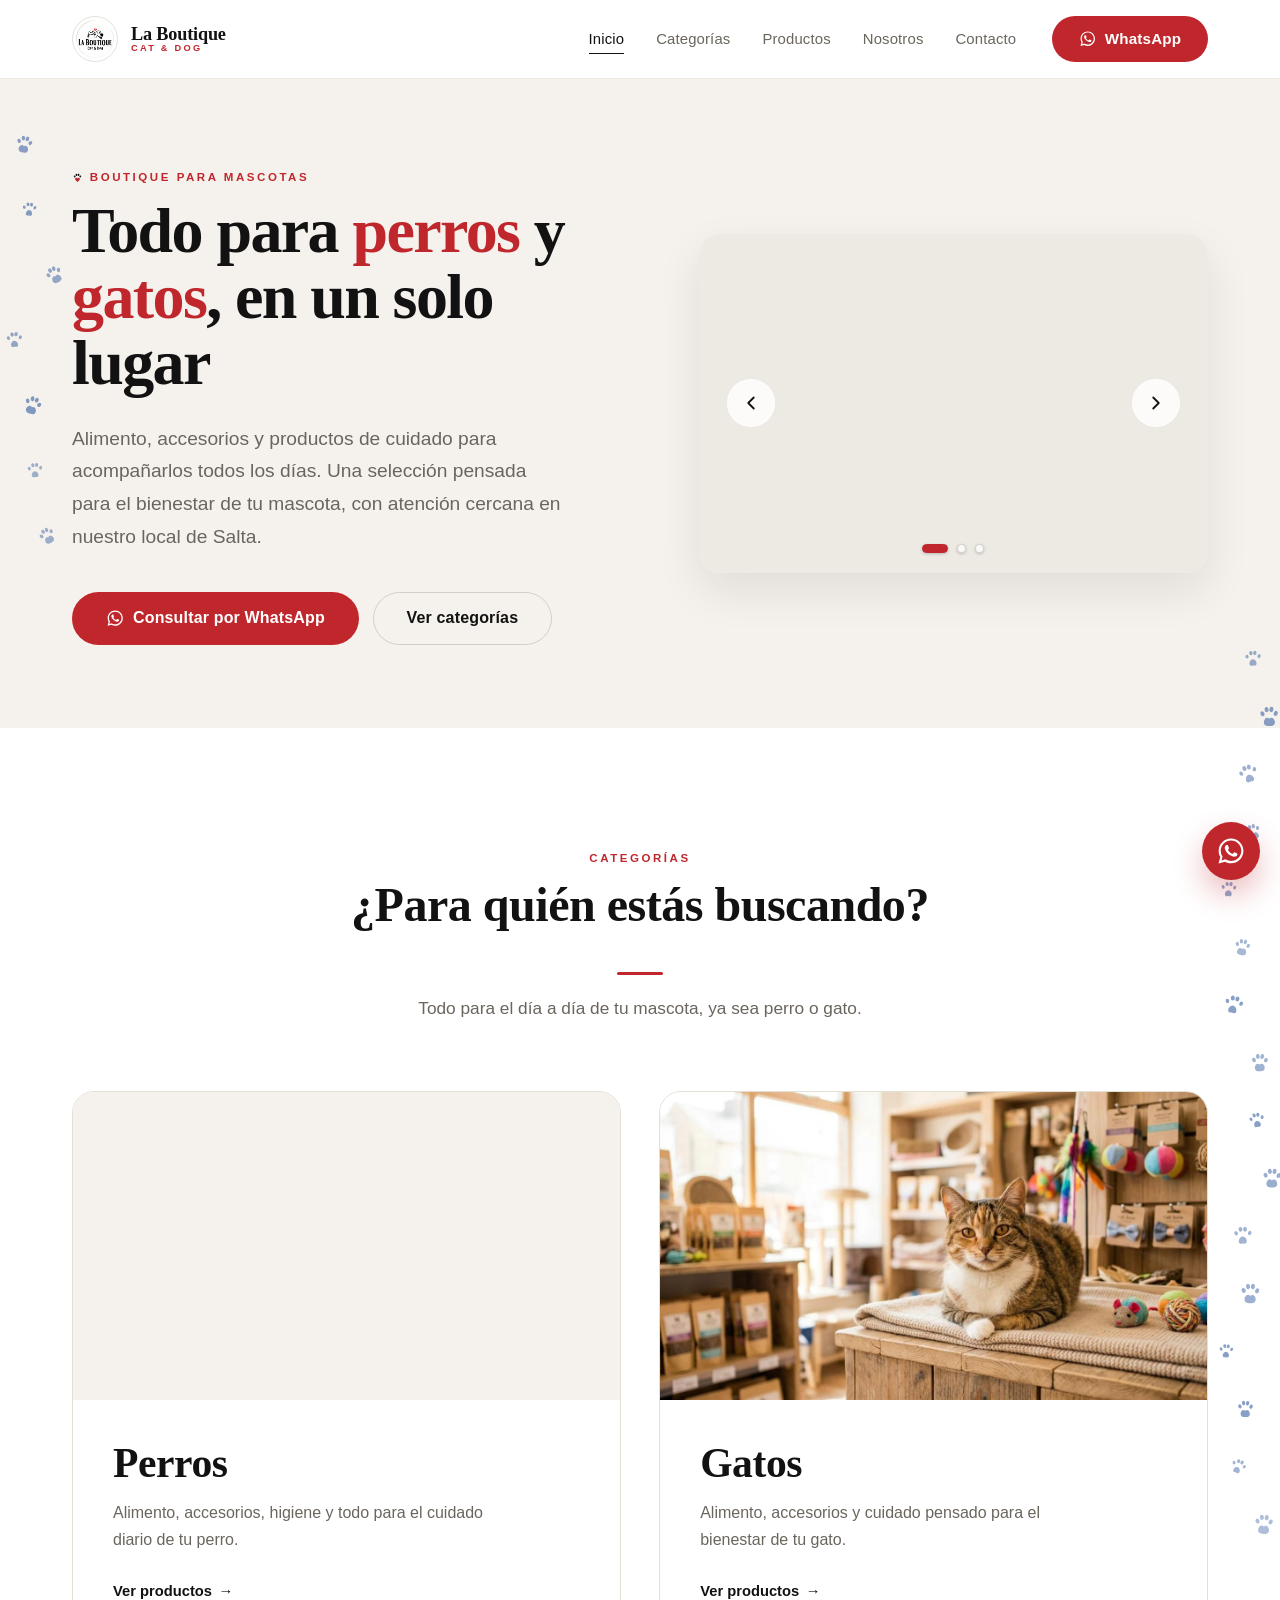
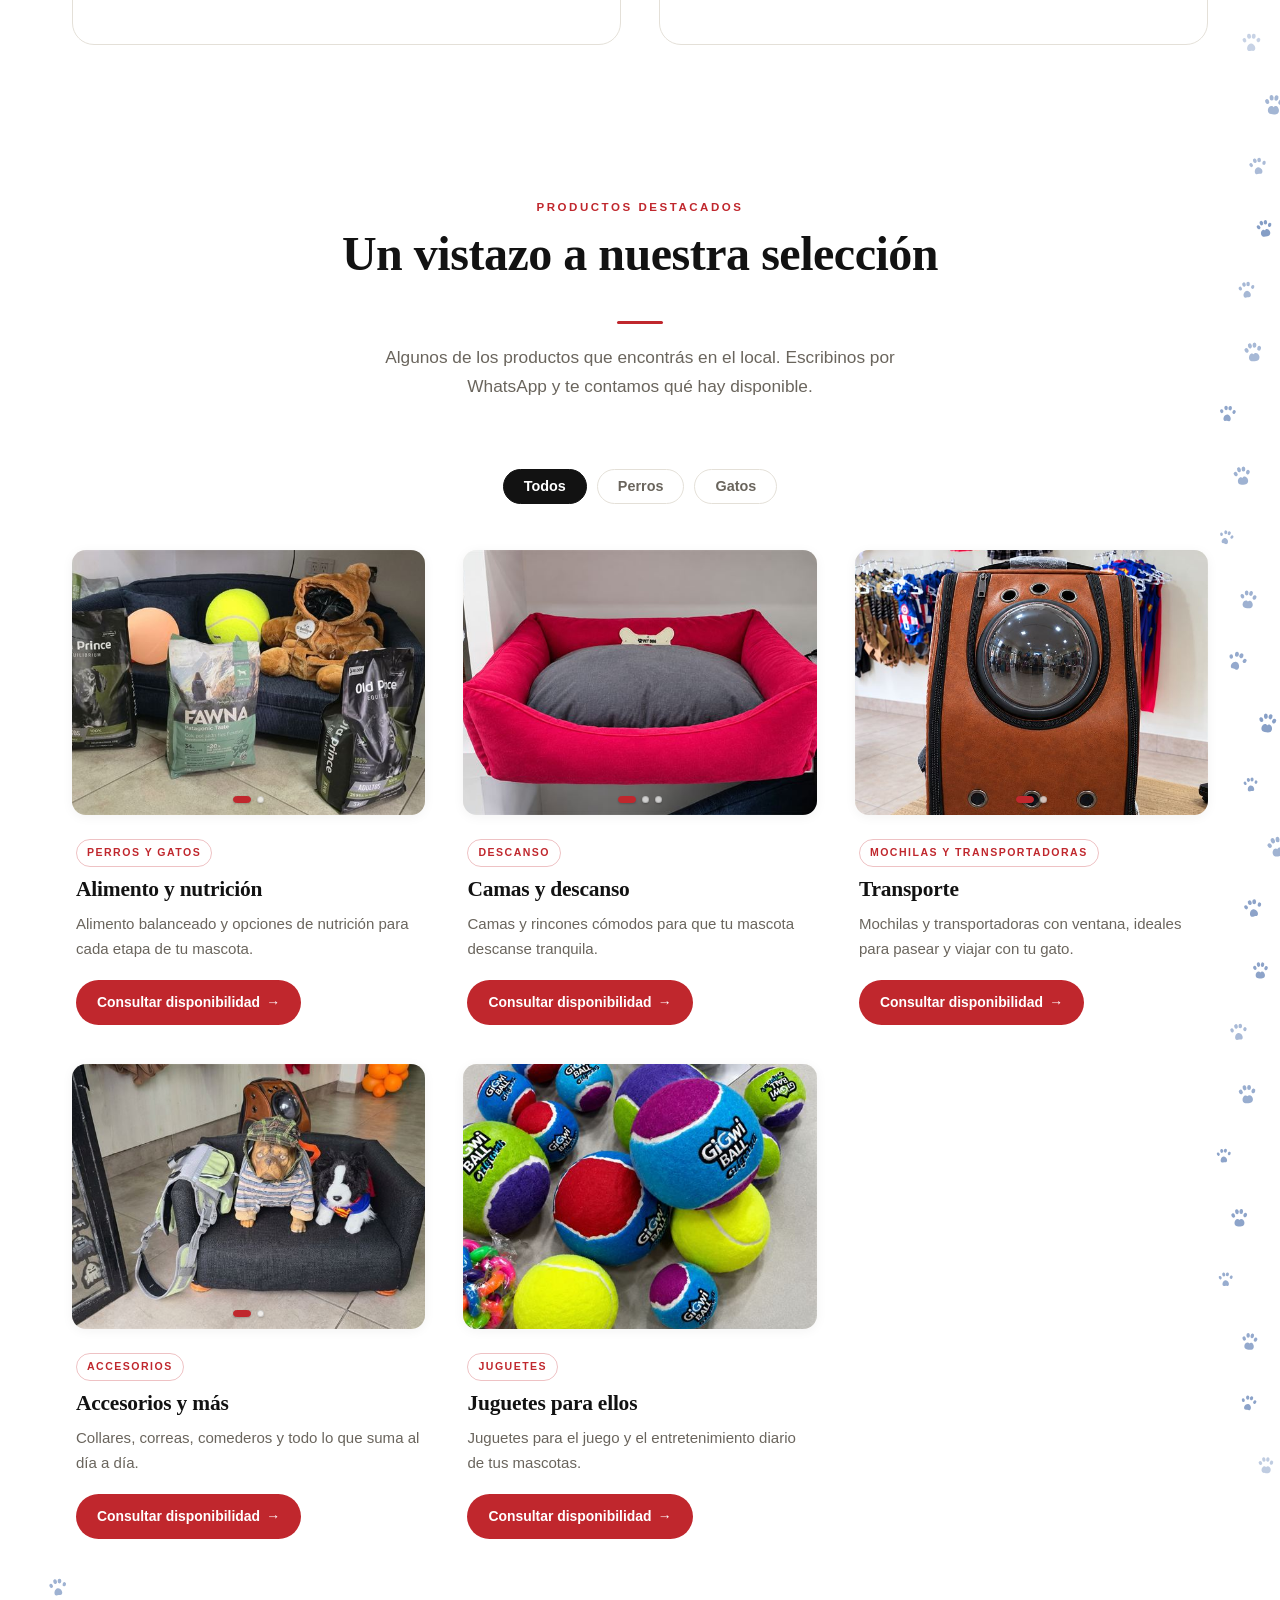
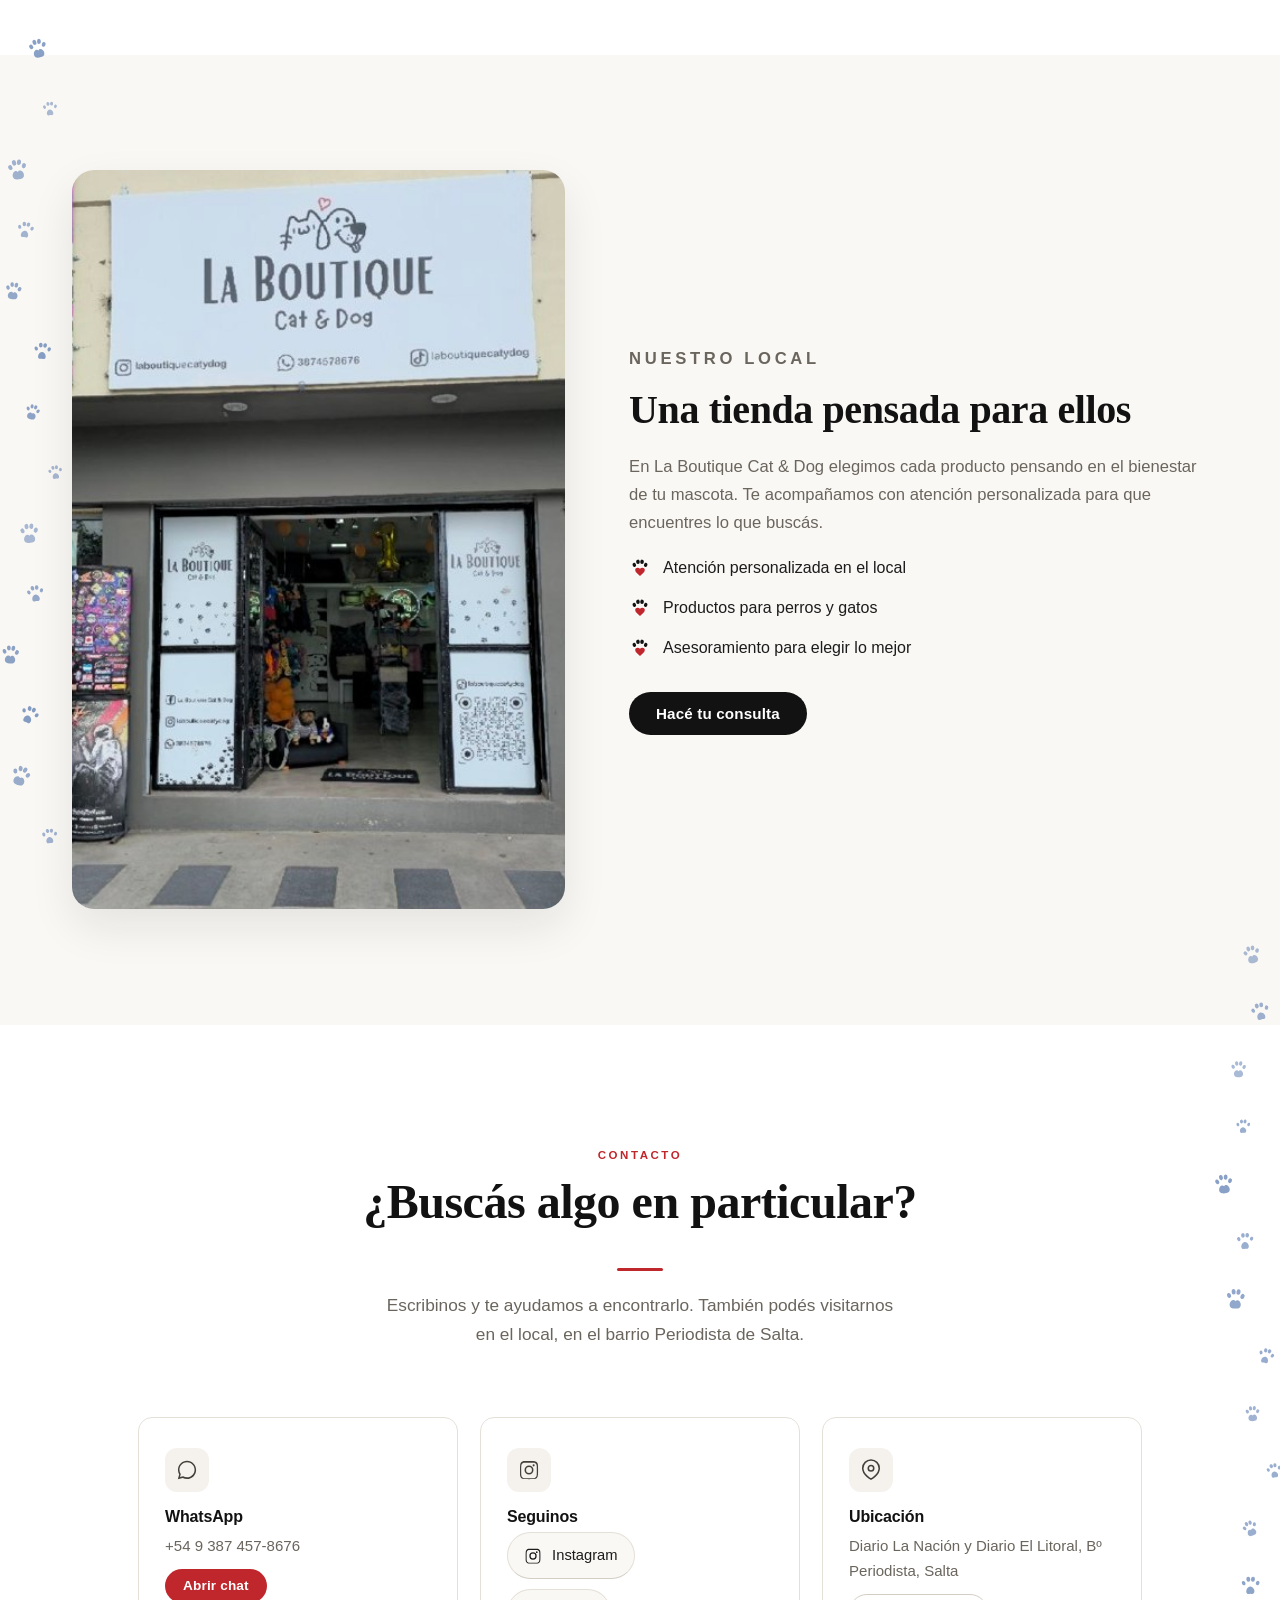
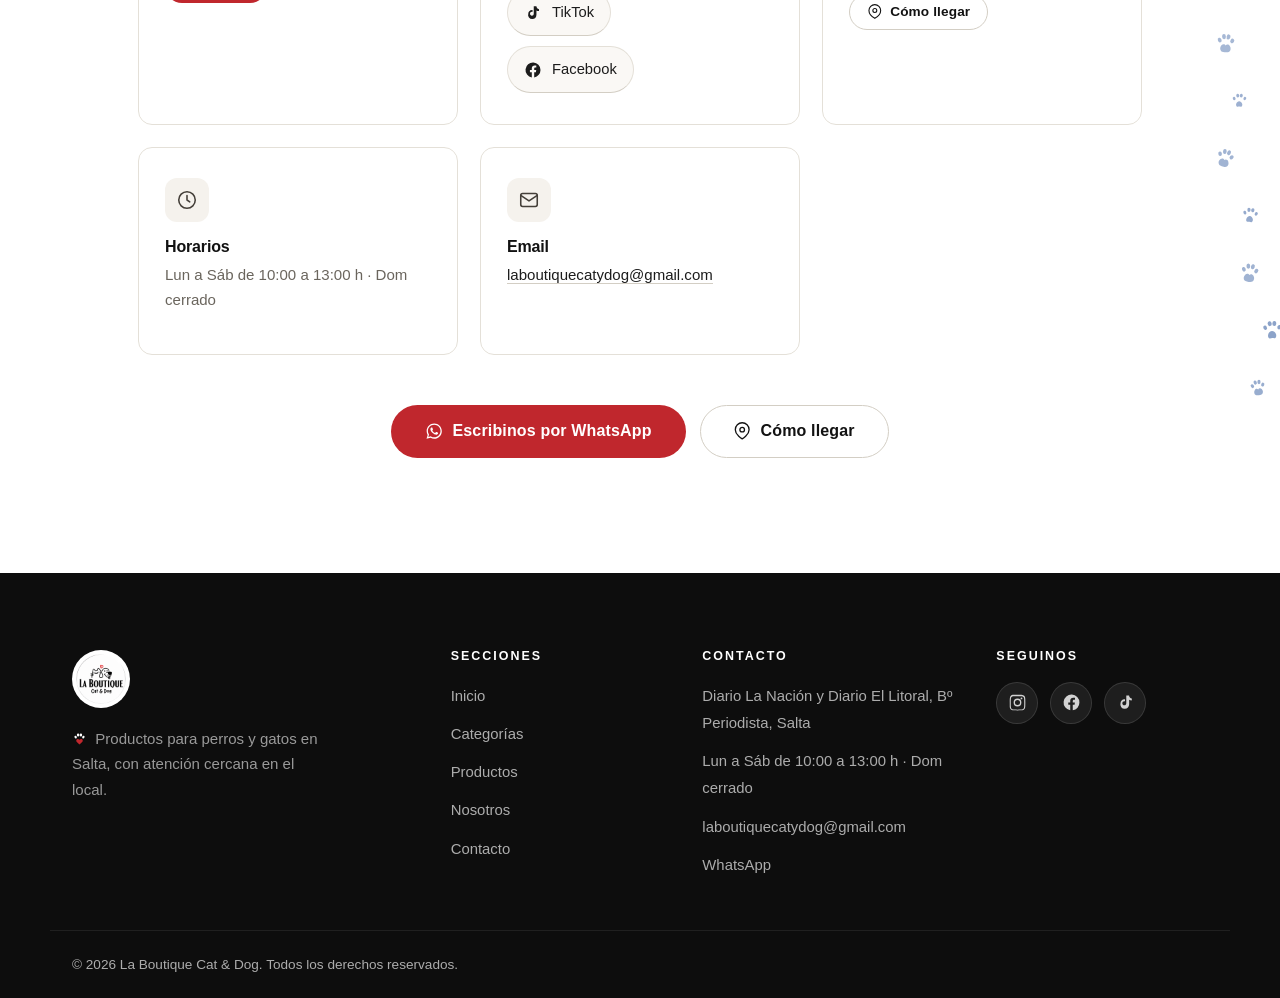
==== commit a04ecea6: "Rediseño de la landing, SEO local y seguridad del render (G3 + W5a)" ====
--- a/index.html
+++ b/index.html
@@ -5,25 +5,29 @@
   <meta name="viewport" content="width=device-width, initial-scale=1.0, viewport-fit=cover" />
   <script>document.documentElement.classList.add('js');</script>
 
-  <title>La Boutique Cat &amp; Dog | Tienda de productos para mascotas</title>
-  <meta name="description" content="La Boutique Cat & Dog: tienda de productos para perros y gatos. Alimento, accesorios, camas y transportadoras. Consultanos por WhatsApp y visitanos en el local." />
-  <meta name="keywords" content="tienda de mascotas, productos para perros, productos para gatos, accesorios para mascotas, pet shop" />
+  <title>La Boutique Cat &amp; Dog | Tienda de mascotas en Salta</title>
+  <meta name="description" content="Tienda de mascotas en Salta: alimento, accesorios y productos de cuidado para perros y gatos. Escribinos por WhatsApp y consultá marcas y disponibilidad en el local." />
+  <meta name="keywords" content="tienda de mascotas, productos para perros, productos para gatos, accesorios para mascotas, pet shop Salta" />
   <meta name="author" content="La Boutique Cat &amp; Dog" />
   <meta name="robots" content="index, follow" />
-  <meta name="theme-color" content="#111111" />
+  <meta name="theme-color" content="#121212" />
   <link rel="canonical" href="https://laboutiquecatydog.github.io/" />
+
+  <!-- Content Security Policy: solo scripts y estilos propios + fuentes de
+       Google. Bloquea la carga de scripts externos (defensa contra XSS). -->
+  <meta http-equiv="Content-Security-Policy" content="default-src 'self'; script-src 'self' 'sha256-/x7W7R75k8Roq0WaVRQX9blP4OufE5xbAdzklGxsgpw='; style-src 'self' 'unsafe-inline' fonts.googleapis.com; font-src 'self' fonts.gstatic.com; img-src 'self' data:; connect-src 'self'; base-uri 'self'; object-src 'none'" />
 
   <!-- Open Graph / redes sociales -->
   <meta property="og:type" content="website" />
   <meta property="og:site_name" content="La Boutique Cat &amp; Dog" />
-  <meta property="og:title" content="La Boutique Cat &amp; Dog | Tienda de productos para mascotas" />
-  <meta property="og:description" content="Todo para perros y gatos: alimento, accesorios, camas y transportadoras. Consultanos por WhatsApp y visitanos en el local." />
-  <meta property="og:image" content="https://laboutiquecatydog.github.io/assets/img/slide-1.jpg" />
+  <meta property="og:title" content="La Boutique Cat &amp; Dog | Tienda de mascotas en Salta" />
+  <meta property="og:description" content="Tienda de mascotas en Salta: alimento, accesorios y productos de cuidado para perros y gatos. Escribinos por WhatsApp y consultá marcas y disponibilidad en el local." />
+  <meta property="og:image" content="https://laboutiquecatydog.github.io/assets/img/og-image.jpg" />
   <meta property="og:url" content="https://laboutiquecatydog.github.io/" />
   <meta name="twitter:card" content="summary_large_image" />
-  <meta name="twitter:title" content="La Boutique Cat &amp; Dog" />
-  <meta name="twitter:description" content="Tienda de productos para perros y gatos." />
-  <meta name="twitter:image" content="https://laboutiquecatydog.github.io/assets/img/slide-1.jpg" />
+  <meta name="twitter:title" content="La Boutique Cat & Dog" />
+  <meta name="twitter:description" content="Tienda de mascotas en Salta: alimento, accesorios y productos de cuidado para perros y gatos." />
+  <meta name="twitter:image" content="https://laboutiquecatydog.github.io/assets/img/og-image.jpg" />
 
   <link rel="icon" type="image/svg+xml" href="assets/img/favicon.svg" />
   <link rel="apple-touch-icon" href="assets/img/apple-touch-icon.png" />
@@ -43,7 +47,7 @@
     "@context": "https://schema.org",
     "@type": "PetStore",
     "name": "La Boutique Cat & Dog",
-    "description": "Tienda de productos para perros y gatos: alimento, accesorios, camas y transportadoras.",
+    "description": "Tienda de mascotas en Salta: alimento, accesorios y productos de cuidado para perros y gatos. Escribinos por WhatsApp y consultá marcas y disponibilidad en el local.",
     "image": "assets/img/slide-1.jpg",
     "telephone": "+5493874578676",
     "email": "laboutiquecatydog@gmail.com",
--- a/css/styles.css
+++ b/css/styles.css
@@ -1,7 +1,10 @@
 ﻿/* ==========================================================================
    La Boutique Cat & Dog â€” Hoja de estilos principal
-   Estilo editorial: blanco, negro y gris cÃ¡lido, con rojo discreto.
+   Estilo editorial: blanco, negro, neutros cÃ¡lidos y rojo de marca como acento.
    TipografÃ­a: Playfair Display (tÃ­tulos) + Inter (texto).
+   Sistema: tokens de color/espaciado, animaciones de entrada y reveal,
+   microinteracciones sutiles. Todo con transform/opacity y respetando
+   prefers-reduced-motion.
    ========================================================================== */
 
 /* ----------------------------- Variables -------------------------------- */
@@ -10,13 +13,14 @@
   --ink: #1c1c1c;
   --white: #ffffff;
 
-  --gray-50: #faf9f8;
-  --gray-100: #f4f3f1;
-  --gray-150: #ededea;
-  --gray-200: #e5e4e0;
-  --gray-300: #d4d3ce;
-  --gray-600: #66655f;
-  --gray-700: #433f3b;
+  /* Neutros cÃ¡lidos (arena) para dar calidez sin romper la paleta de marca. */
+  --gray-50: #faf8f5;
+  --gray-100: #f5f2ed;
+  --gray-150: #edeae4;
+  --gray-200: #e4e0d8;
+  --gray-300: #d3cec4;
+  --gray-600: #6a655d;
+  --gray-700: #443f39;
 
   --accent: #c0272d;
   --accent-dark: #9c1d22;
@@ -33,6 +37,18 @@
 
   --container: 1180px;
   --header-h: 78px;
+
+  /* Ritmo vertical y escalas tipogrÃ¡ficas.
+     Un solo lugar para ajustar el "aire" editorial del sitio. */
+  --space-section: clamp(72px, 9vw, 128px);
+  --measure: 62ch;
+
+  /* Curvas de animaciÃ³n coherentes en todo el sitio. */
+  --dur-1: 0.22s;
+  --dur-2: 0.4s;
+  --dur-3: 0.7s;
+  --ease-out: cubic-bezier(0.22, 0.61, 0.36, 1);
+  --ease-soft: cubic-bezier(0.19, 1, 0.22, 1);
 
   /* Sello de marca: huella limpia y proporcionada (cuatro dedos) con la
      almohadilla central en forma de corazon rojo de marca. Trazado propio
@@ -109,7 +125,7 @@
   padding-right: max(22px, env(safe-area-inset-right));
 }
 
-.section { padding: clamp(70px, 9vw, 122px) 0; }
+.section { padding: var(--space-section) 0; }
 
 .section-alt { background: var(--gray-50); }
 
@@ -119,9 +135,24 @@
 #categorias { padding-bottom: clamp(40px, 5vw, 64px); }
 #productos { padding-top: clamp(56px, 6.5vw, 88px); }
 
-.section-head { max-width: 660px; margin: 0 auto clamp(40px, 5vw, 64px); text-align: center; }
-.section-head h2 { font-size: clamp(2rem, 4.2vw, 2.9rem); margin-bottom: 0.35em; }
-.section-intro { color: var(--gray-600); font-size: 1.04rem; margin: 0; }
+.section-head { max-width: 680px; margin: 0 auto clamp(44px, 5.5vw, 68px); text-align: center; }
+.section-head h2 {
+  font-size: clamp(2.05rem, 4.4vw, 3rem);
+  line-height: 1.08;
+  margin-bottom: 0.4em;
+}
+.section-intro { color: var(--gray-600); font-size: clamp(1rem, 1.4vw, 1.08rem); margin: 0; max-width: 54ch; margin-inline: auto; }
+
+/* Filete de marca bajo el encabezado de secciÃ³n: detalle editorial discreto. */
+.section-head h2::after {
+  content: "";
+  display: block;
+  width: 46px;
+  height: 3px;
+  margin: 0.85em auto 0;
+  background: var(--accent);
+  border-radius: 2px;
+}
 
 .eyebrow {
   display: inline-block;
@@ -130,8 +161,8 @@
   font-weight: 700;
   letter-spacing: 0.22em;
   text-transform: uppercase;
-  color: var(--gray-600);
-  margin: 0 0 0.85em;
+  color: var(--accent);
+  margin: 0 0 0.9em;
 }
 
 /* Sello de marca junto al label de la bienvenida (un solo punto, discreto). */
@@ -392,23 +423,24 @@
 .hero-grid {
   display: grid;
   grid-template-columns: 1.05fr 0.95fr;
-  gap: clamp(32px, 5vw, 68px);
+  gap: clamp(32px, 5vw, 72px);
   align-items: center;
-  padding-top: clamp(48px, 6vw, 76px);
-  padding-bottom: clamp(48px, 6vw, 76px);
+  padding-top: clamp(52px, 6.5vw, 88px);
+  padding-bottom: clamp(52px, 6.5vw, 88px);
 }
 .hero-copy { max-width: 46rem; }
 .hero-title {
-  font-size: clamp(2.2rem, 5.2vw, 3.7rem);
-  line-height: 1.04;
-  letter-spacing: -0.02em;
-  margin: 0 0 0.4em;
+  font-size: clamp(2.3rem, 5.4vw, 4rem);
+  line-height: 1.03;
+  letter-spacing: -0.025em;
+  margin: 0 0 0.42em;
+  min-height: 1.1em;
 }
 .hero-lead {
   color: var(--gray-600);
-  font-size: clamp(1.02rem, 1.6vw, 1.18rem);
+  font-size: clamp(1.02rem, 1.6vw, 1.2rem);
   max-width: 46ch;
-  margin: 0 0 1.8em;
+  margin: 0 0 2em;
 }
 .hero-actions { display: flex; flex-wrap: wrap; gap: 14px; }
 
@@ -525,28 +557,56 @@
 .filter-chip.is-active { background: var(--black); border-color: var(--black); color: var(--white); }
 
 .product-grid {
-  display: flex;
+  display: grid;
+  grid-template-columns: repeat(auto-fill, minmax(280px, 1fr));
+  gap: clamp(26px, 3vw, 42px);
+  align-items: start;
+}
+.product-card {
+  display: flex;
+  flex-direction: column;
+  min-width: 0;
+}
+.product-card[hidden] { display: none; }
+/* Productos que están en otra página del catálogo */
+.product-card.fuera-de-pagina { display: none; }
+
+/* Paginación del catálogo: bloques de 6 productos por página */
+.product-pagination {
+  display: flex;
+  align-items: center;
+  justify-content: center;
   flex-wrap: wrap;
-  justify-content: center;
-  gap: clamp(24px, 3vw, 40px);
-}
-.product-card {
-  display: flex;
-  flex-direction: column;
-  flex: 1 1 320px;
-  max-width: 366px;
-}
-.product-card[hidden] { display: none; }
-
-/* Carrusel de imÃ¡genes por cada categorÃ­a de productos */
+  gap: 8px;
+  margin-top: clamp(30px, 4vw, 46px);
+}
+.pp-btn, .pp-num {
+  display: inline-flex; align-items: center; justify-content: center;
+  width: 40px; height: 40px; padding: 0;
+  border: 1px solid var(--gray-300); border-radius: 50%;
+  background: var(--white); color: var(--ink);
+  font-family: var(--font-body); font-size: 0.92rem; line-height: 1;
+  cursor: pointer;
+  transition: border-color var(--dur-1), background var(--dur-1), color var(--dur-1), transform var(--dur-1);
+}
+.pp-btn:hover:not(:disabled), .pp-num:hover:not(.is-activa) { border-color: var(--black); }
+.pp-btn:active:not(:disabled) { transform: translateY(1px); }
+.pp-btn:disabled, .pp-num:disabled { opacity: 0.35; cursor: default; }
+.pp-num.is-activa { background: var(--accent); border-color: var(--accent); color: var(--white); cursor: default; }
+.pp-sep { color: var(--gray-600); font-size: 0.9rem; }
+.pp-info { margin-left: 12px; font-size: 0.78rem; color: var(--gray-600); letter-spacing: 0.02em; }
+@media (max-width: 640px) { .pp-info { margin-left: 0; width: 100%; text-align: center; } }
+
+/* Carrusel de imÃ¡genes por cada categorÃa de productos */
 .product-carousel {
   position: relative;
   background: var(--gray-100);
   border-radius: var(--radius);
   overflow: hidden;
-  transition: box-shadow 0.3s var(--ease);
-}
-.product-card:hover .product-carousel { box-shadow: var(--shadow-sm); }
+  box-shadow: var(--shadow-sm);
+  transition: box-shadow var(--dur-2) var(--ease), transform var(--dur-2) var(--ease);
+}
+.product-card:hover .product-carousel { box-shadow: var(--shadow); }
 .pc-viewport {
   position: relative;
   width: 100%;
@@ -559,10 +619,14 @@
   inset: 0;
   width: 100%;
   height: 100%;
-  object-fit: contain;
-  padding: 18px;
+  object-fit: cover;
   opacity: 0;
-  transition: opacity 0.5s var(--ease);
+  transition: opacity 0.5s var(--ease-out);
+}
+/* La foto activa hace un zoom casi imperceptible al pasar el cursor. */
+@media (hover: hover) {
+  .product-card:hover .pc-slide.is-active { transform: scale(1.045); }
+  .pc-slide.is-active { transition: opacity 0.5s var(--ease-out), transform 0.8s var(--ease-soft); }
 }
 .pc-slide.is-active { opacity: 1; }
 .pc-slide.is-error { display: none; }
@@ -626,31 +690,45 @@
 }
 .pc-dots .carousel-dot.is-active { width: 18px; background: var(--accent); border-color: var(--accent); }
 
-.product-body { display: flex; flex-direction: column; gap: 9px; padding: 22px 4px 0; flex: 1; }
+.product-body { display: flex; flex-direction: column; gap: 10px; padding: 24px 4px 0; flex: 1; }
 .product-tag {
-  font-size: 0.68rem;
+  align-self: flex-start;
+  font-size: 0.66rem;
   font-weight: 700;
-  letter-spacing: 0.16em;
+  letter-spacing: 0.14em;
   text-transform: uppercase;
-  color: var(--gray-600);
-}
-.product-body h3 { font-size: 1.32rem; margin: 0; }
-.product-body p { margin: 0 0 6px; color: var(--gray-600); font-size: 0.93rem; flex: 1; }
+  color: var(--accent);
+  padding: 4px 10px;
+  border: 1px solid rgba(192, 39, 45, 0.28);
+  border-radius: 999px;
+}
+.product-body h3 { font-size: 1.34rem; margin: 0; }
+.product-body p { margin: 0; color: var(--gray-600); font-size: 0.94rem; flex: 1; }
+.product-price {
+  font-family: var(--font-heading);
+  font-size: 1.18rem;
+  font-weight: 700;
+  color: var(--black);
+  letter-spacing: -0.01em;
+}
 .product-body .link-arrow {
   align-self: flex-start;
-  margin-top: 4px;
-  padding: 9px 18px;
-  border: 1px solid var(--gray-200);
+  margin-top: 8px;
+  padding: 10px 20px;
+  border: 1px solid transparent;
   border-radius: 999px;
+  background: var(--accent);
+  color: var(--white);
   font-size: 0.87rem;
-  transition: color 0.25s var(--ease), background 0.25s var(--ease), border-color 0.25s var(--ease);
+  transition: background var(--dur-1) var(--ease), transform var(--dur-1) var(--ease),
+    box-shadow var(--dur-1) var(--ease);
 }
 .product-body .link-arrow:hover {
-  background: var(--accent);
-  border-color: var(--accent);
-  color: var(--white);
-}
-.product-body .link-arrow:active { transform: translateY(1px); }
+  background: var(--accent-dark);
+  transform: translateY(-2px);
+  box-shadow: 0 12px 22px rgba(192, 39, 45, 0.22);
+}
+.product-body .link-arrow:active { transform: translateY(0); }
 
 /* ------------------------------ Nosotros -------------------------------- */
 .about-grid {
@@ -847,12 +925,76 @@
 }
 
 /* -------------------------- Reveal animation ---------------------------- */
-/* ApariciÃ³n discreta (solo opacidad), sin desplazamientos decorativos. */
+/* ApariciÃ³n al entrar en pantalla: fundido + desplazamiento vertical muy
+   corto. Los grupos de tarjetas reciben un retraso escalonado mediante
+   --reveal-delay (lo asigna js/main.js), generando profundidad sin demorar
+   la lectura. Se ejecuta una sola vez por elemento. */
 html.js [data-reveal] {
   opacity: 0;
-  transition: opacity 0.6s var(--ease);
-}
-html.js [data-reveal].in-view { opacity: 1; }
+  transform: translate3d(0, 18px, 0);
+  transition: opacity var(--dur-3) var(--ease-out),
+    transform var(--dur-3) var(--ease-out);
+  transition-delay: var(--reveal-delay, 0s);
+}
+html.js [data-reveal].in-view {
+  opacity: 1;
+  transform: translate3d(0, 0, 0);
+}
+
+/* ---------------------- Secuencia de entrada (hero) --------------------- */
+/* Encabezado, subtÃtulo y botones se revelan en cascada cuando el sitio
+   termina de cargar (clase .is-entered en <main>, la agrega js/main.js).
+   Solo si hay JS: sin JS el contenido se ve directamente. */
+html.js .hero .hero-copy > * {
+  opacity: 0;
+  transform: translate3d(0, 16px, 0);
+}
+html.js .hero.is-entered .hero-copy > * {
+  opacity: 1;
+  transform: translate3d(0, 0, 0);
+  transition: opacity var(--dur-3) var(--ease-out),
+    transform var(--dur-3) var(--ease-out);
+  transition-delay: calc(var(--i, 0) * 120ms + 120ms);
+}
+html.js .hero .hero-media {
+  opacity: 0;
+  transform: translate3d(0, 20px, 0) scale(0.985);
+}
+html.js .hero.is-entered .hero-media {
+  opacity: 1;
+  transform: none;
+  transition: opacity 0.9s var(--ease-soft), transform 0.9s var(--ease-soft);
+  transition-delay: 0.1s;
+}
+
+/* TÃtulo con efecto de escritura: un cursor finÃsimo parpadea mientras se
+   escribe y se retira al terminar. El texto real permanece en el DOM. */
+.hero-title .type-target { white-space: pre-wrap; }
+html.js .hero-title .type-caret {
+  display: inline-block;
+  width: 2px;
+  height: 0.92em;
+  margin-left: 0.06em;
+  background: var(--accent);
+  vertical-align: -0.08em;
+  animation: caret-blink 1s steps(1) infinite;
+}
+html.js .hero-title.is-typed .type-caret { display: none; }
+@keyframes caret-blink { 0%, 50% { opacity: 1; } 50.01%, 100% { opacity: 0; } }
+
+/* LÃnea de progreso de scroll: detalle funcional junto al reloj de marca. */
+.scroll-progress {
+  position: fixed;
+  top: 0;
+  left: 0;
+  height: 2px;
+  width: 100%;
+  transform: scaleX(0);
+  transform-origin: 0 50%;
+  background: var(--accent);
+  z-index: 1100;
+  pointer-events: none;
+}
 
 /* ---------------------------- Responsive -------------------------------- */
 @media (max-width: 1024px) {
@@ -944,12 +1086,22 @@
 }
 
 /* ------------------------- Reduced motion ------------------------------- */
+/* Con movimiento reducido: sin transiciones ni animaciones, y todo el
+   contenido visible de entrada (nunca queda oculto esperando una animaciÃ³n). */
 @media (prefers-reduced-motion: reduce) {
   html { scroll-behavior: auto; }
   *, *::before, *::after {
     animation-duration: 0.001ms !important;
+    animation-iteration-count: 1 !important;
     transition-duration: 0.001ms !important;
+    transition-delay: 0ms !important;
   }
-  html.js [data-reveal] { opacity: 1; }
-}
-
+  html.js [data-reveal],
+  html.js .hero .hero-copy > *,
+  html.js .hero .hero-media {
+    opacity: 1 !important;
+    transform: none !important;
+  }
+  html.js .hero-title .type-caret { display: none !important; }
+}
+
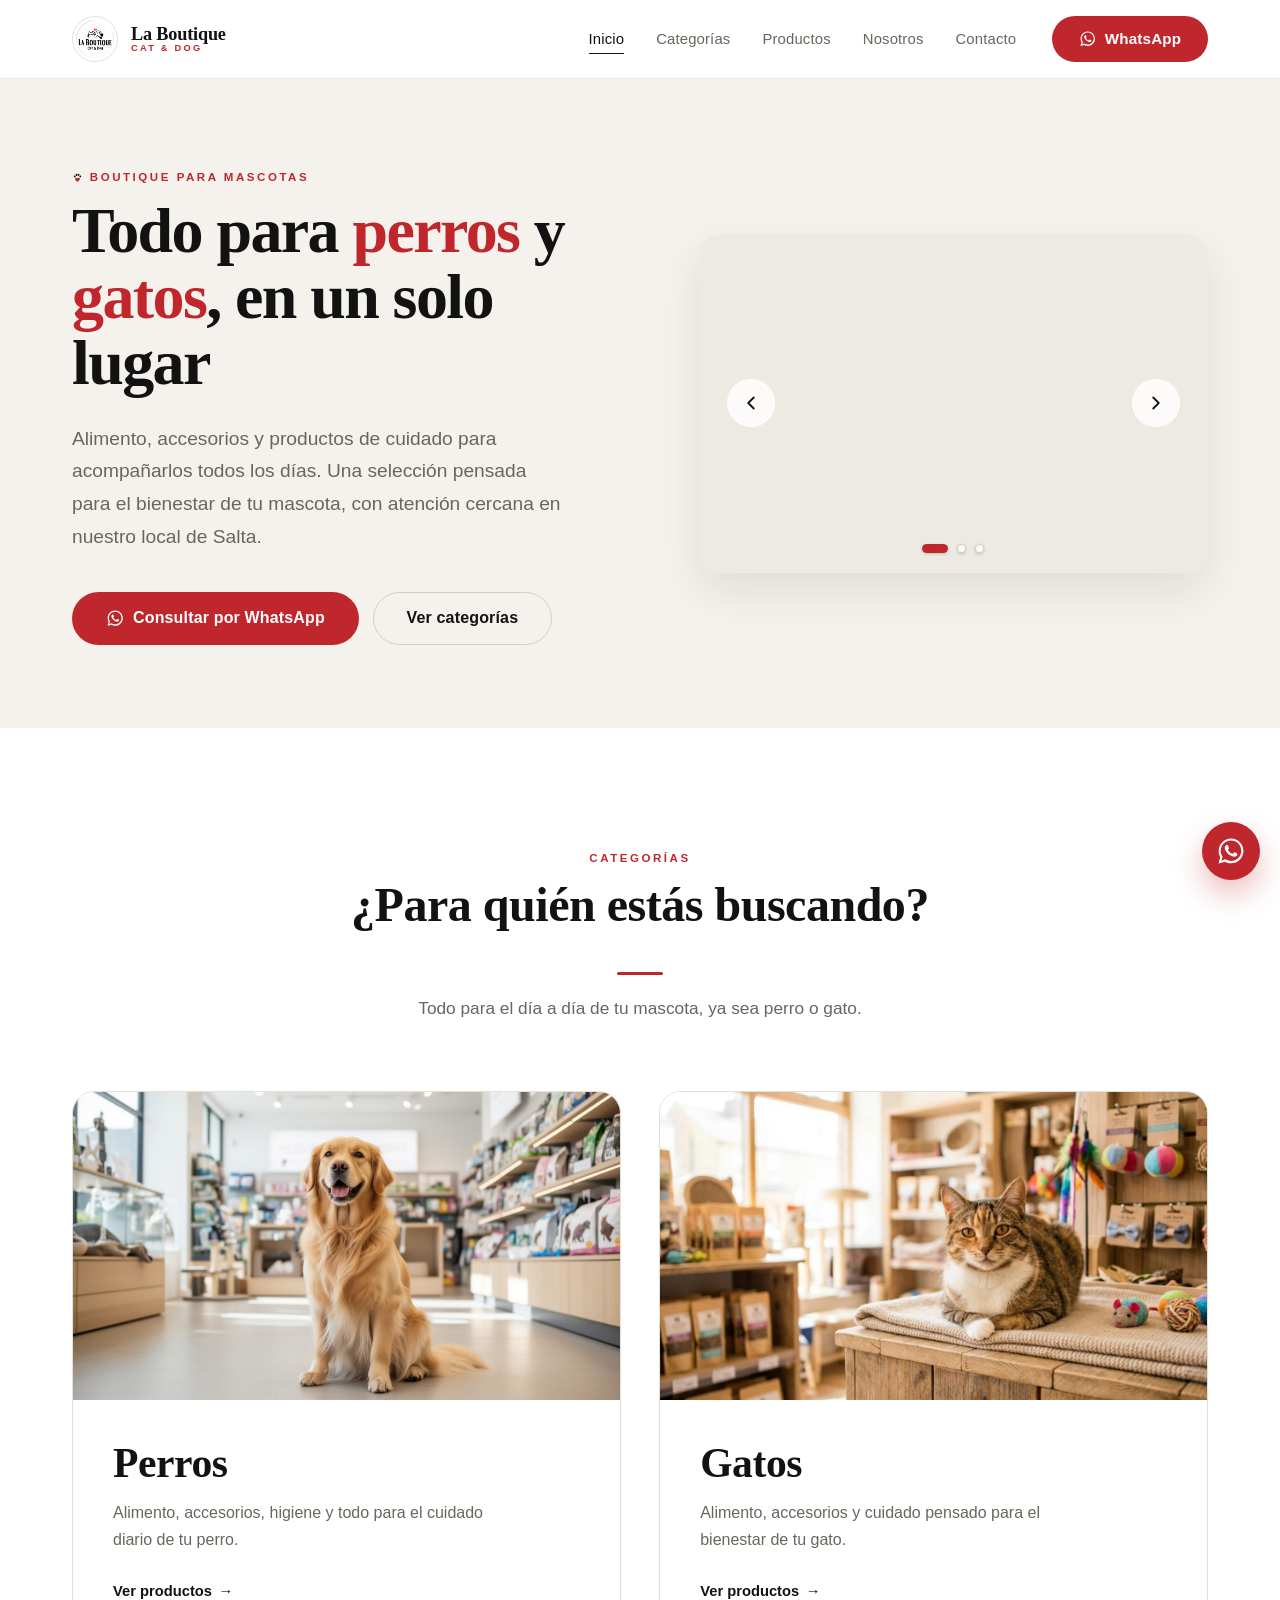
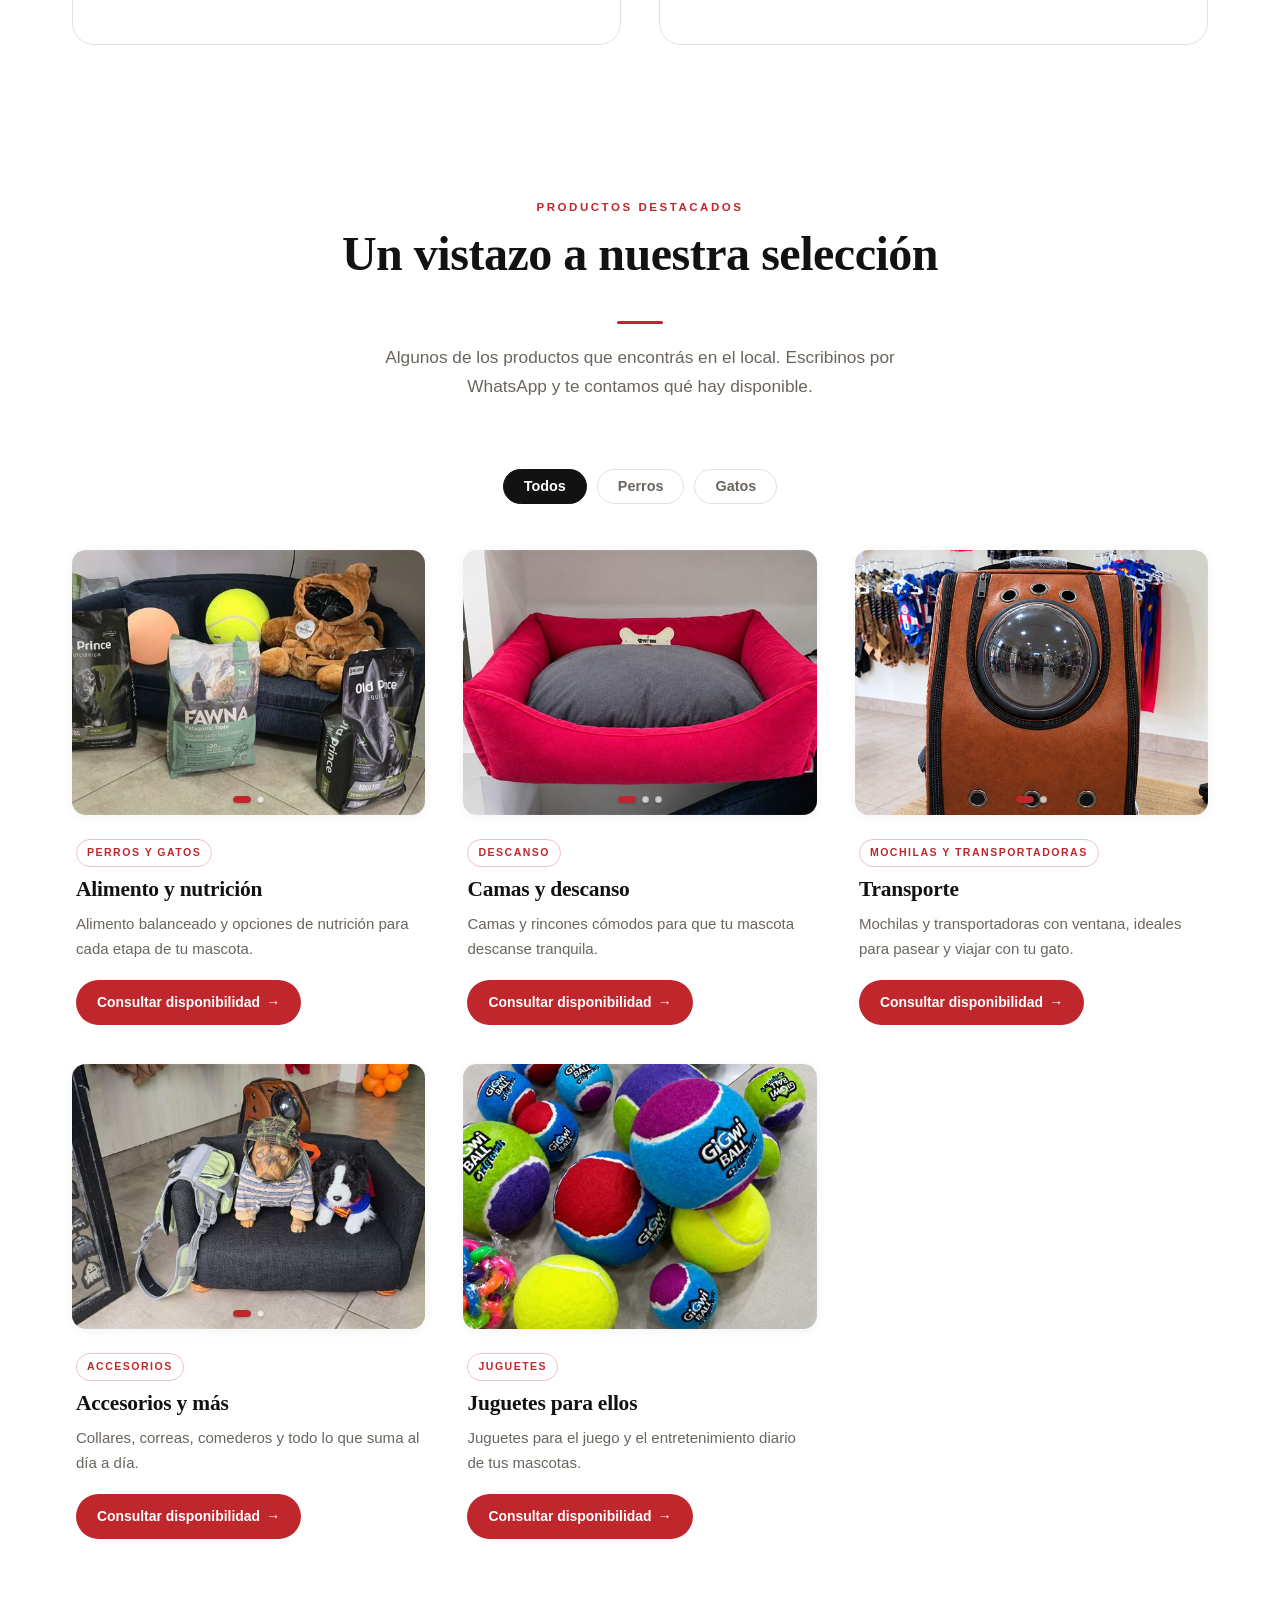
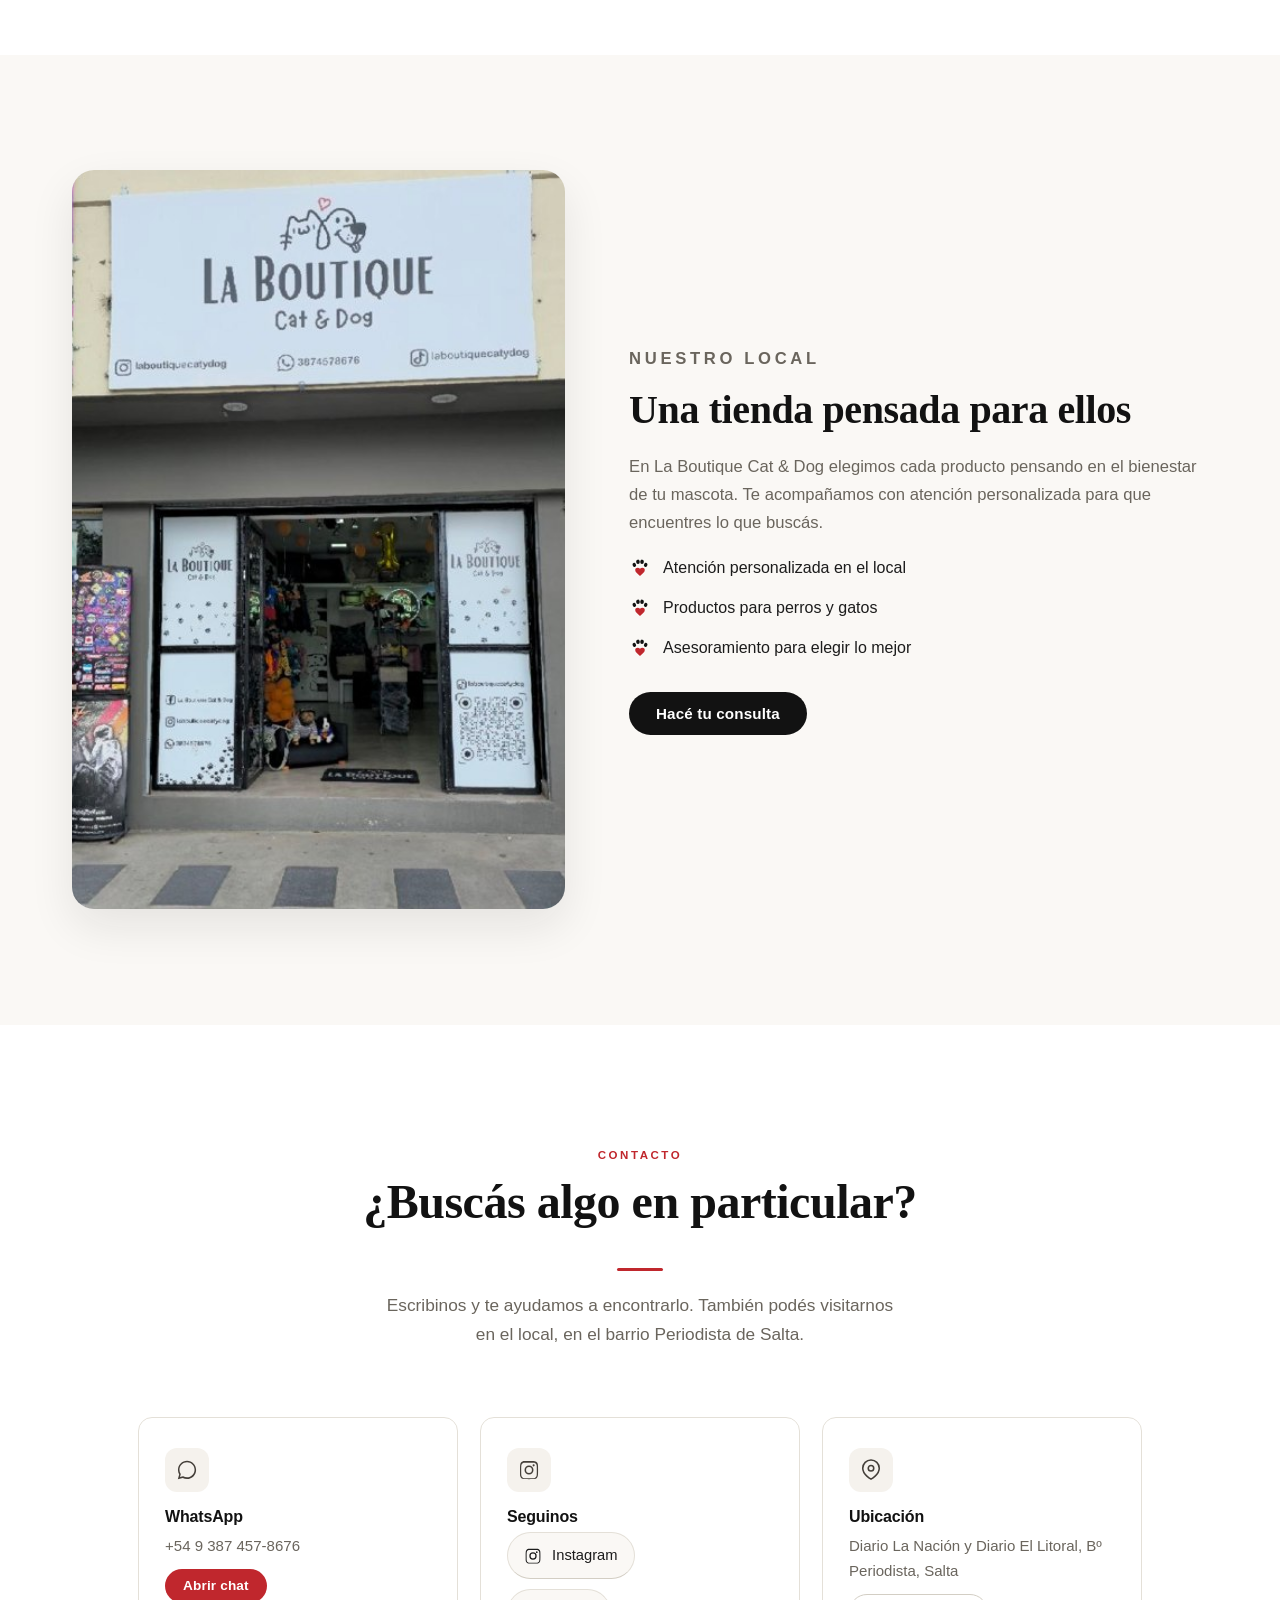
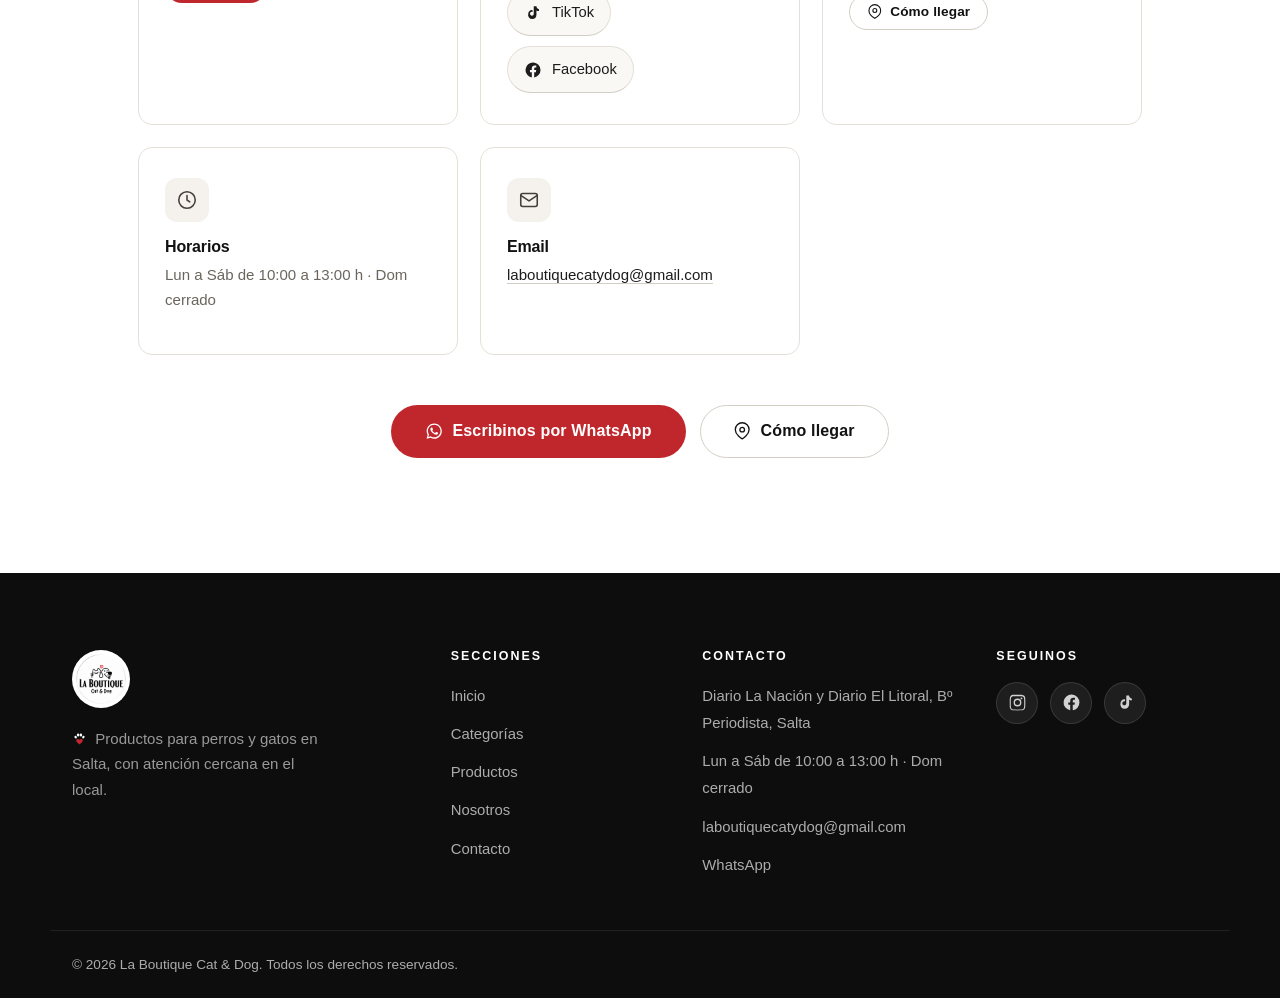
==== commit 6ff99853: "Retiro de las huellas decorativas de la pagina (decision del diseno) + guia de entrega ampliada" ====
--- a/index.html
+++ b/index.html
@@ -102,6 +102,5 @@
 
   <script src="js/render.js"></script>
   <script src="js/main.js"></script>
-  <script defer src="js/paw-trail.js"></script>
 </body>
 </html>
--- a/css/styles.css
+++ b/css/styles.css
@@ -902,27 +902,6 @@
 .whatsapp-fab:hover { transform: scale(1.07); background: var(--accent-dark); }
 .whatsapp-fab:active { transform: scale(0.98); }
 .whatsapp-fab svg { width: 30px; height: 30px; }
-
-/* -------------------- Camino decorativo de huellas ---------------------- */
-/* Generado por js/paw-trail.js: UN camino continuo de huellas que recorre
-   <main> por la canaleta izquierda. <main> es el bloque de posicionamiento
-   del SVG; sin isolation ni z-index para no crear contexto de apilamiento
-   propio. La capa z-index 0 se pinta por encima de los fondos de seccion
-   (blanco/gris) y por debajo del header (z-index 1000) y del boton
-   flotante. pointer-events: none + aria-hidden (en el markup) -> nunca
-   intercepta clics ni lectores de pantalla. Degradable: si el JS falla,
-   la pagina se ve completa sin el camino. */
-main { position: relative; }
-
-.paw-trails {
-  position: absolute;
-  top: 0;
-  left: 0;
-  display: block;
-  overflow: visible;
-  pointer-events: none;
-  z-index: 0;
-}
 
 /* -------------------------- Reveal animation ---------------------------- */
 /* ApariciÃ³n al entrar en pantalla: fundido + desplazamiento vertical muy
